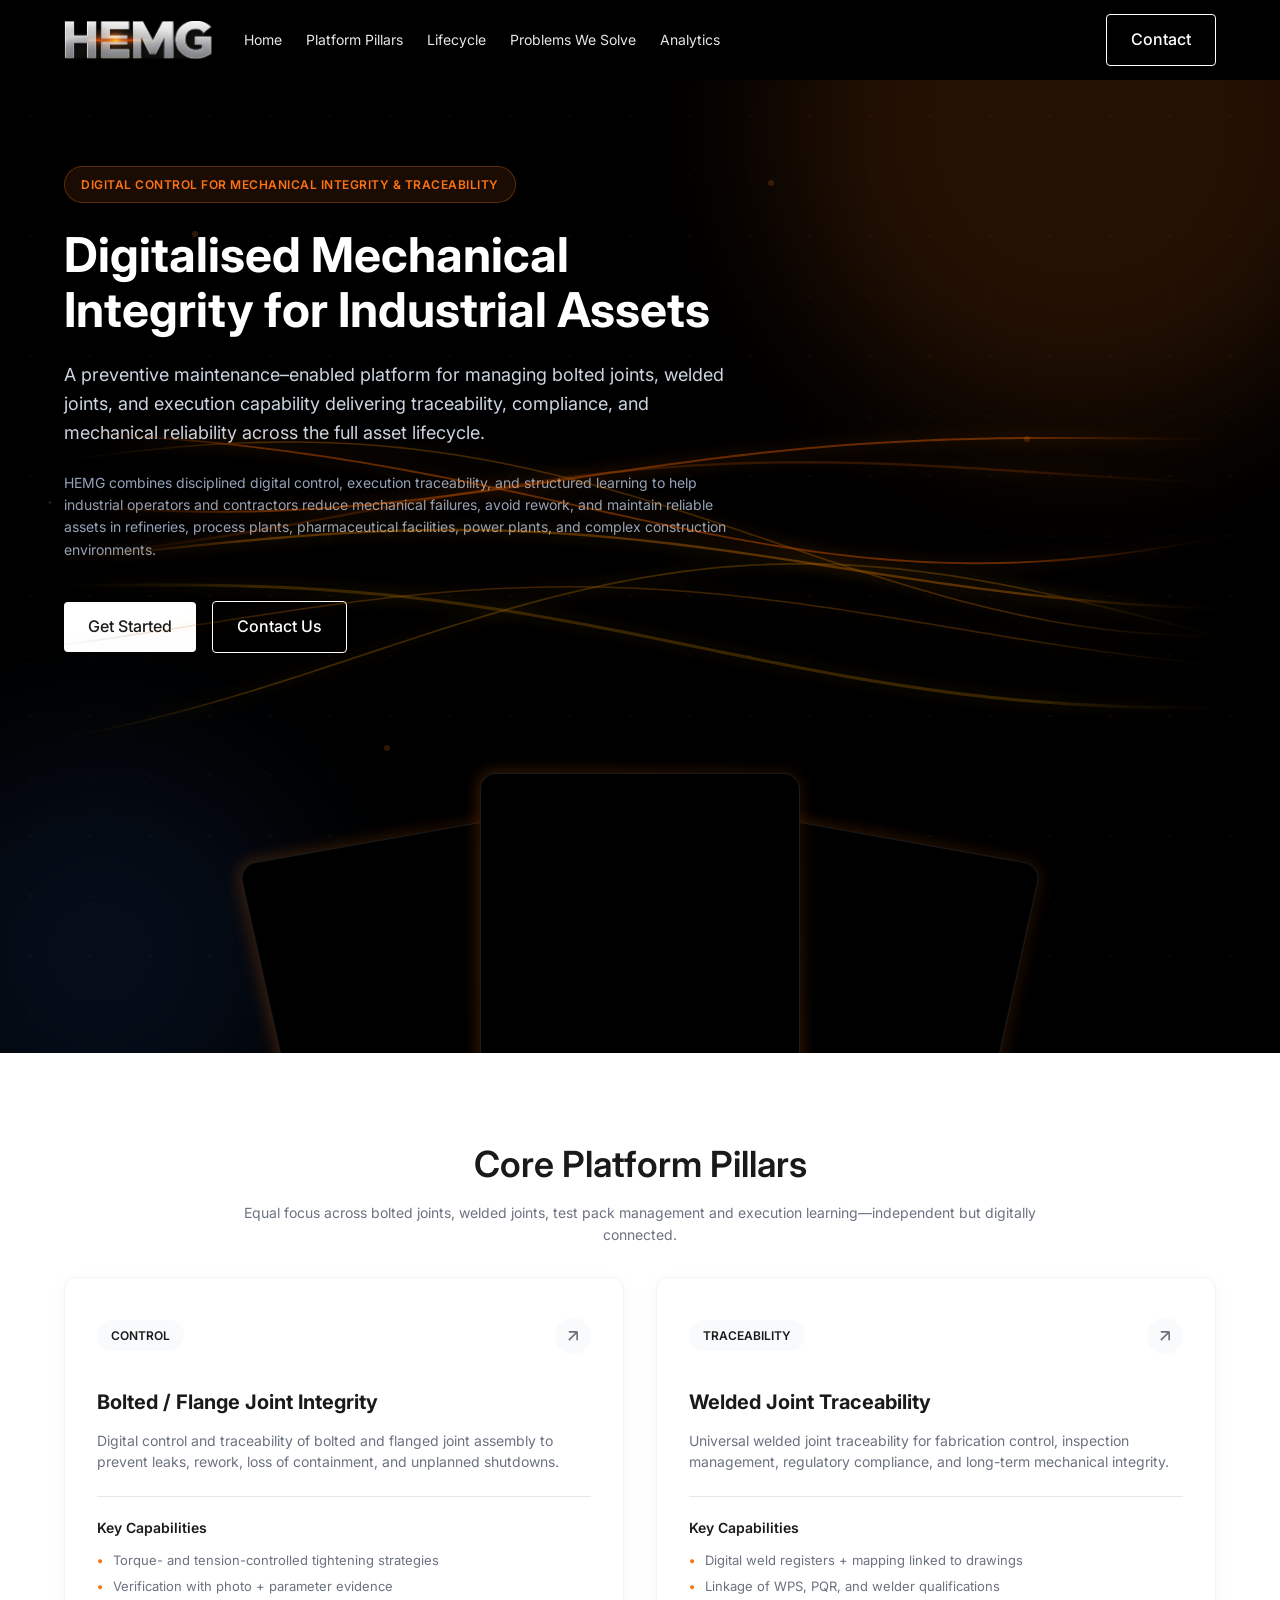
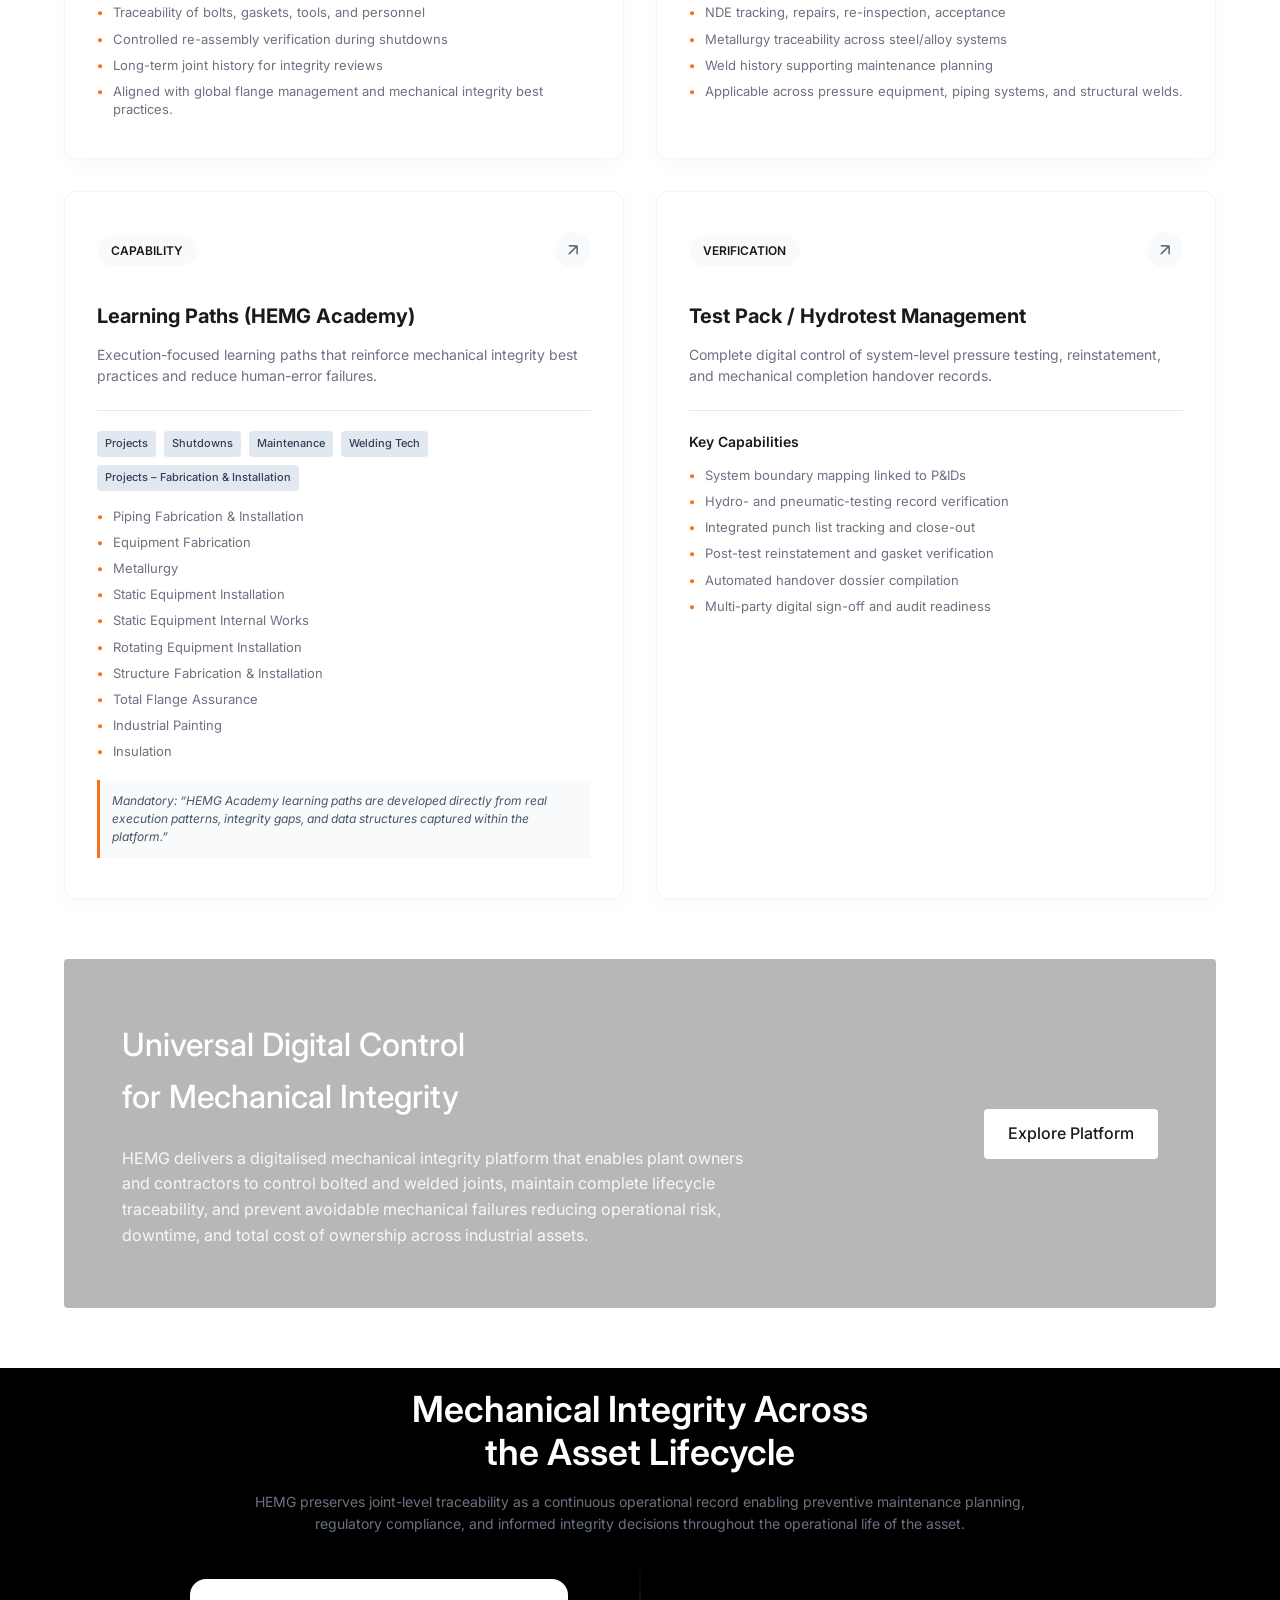
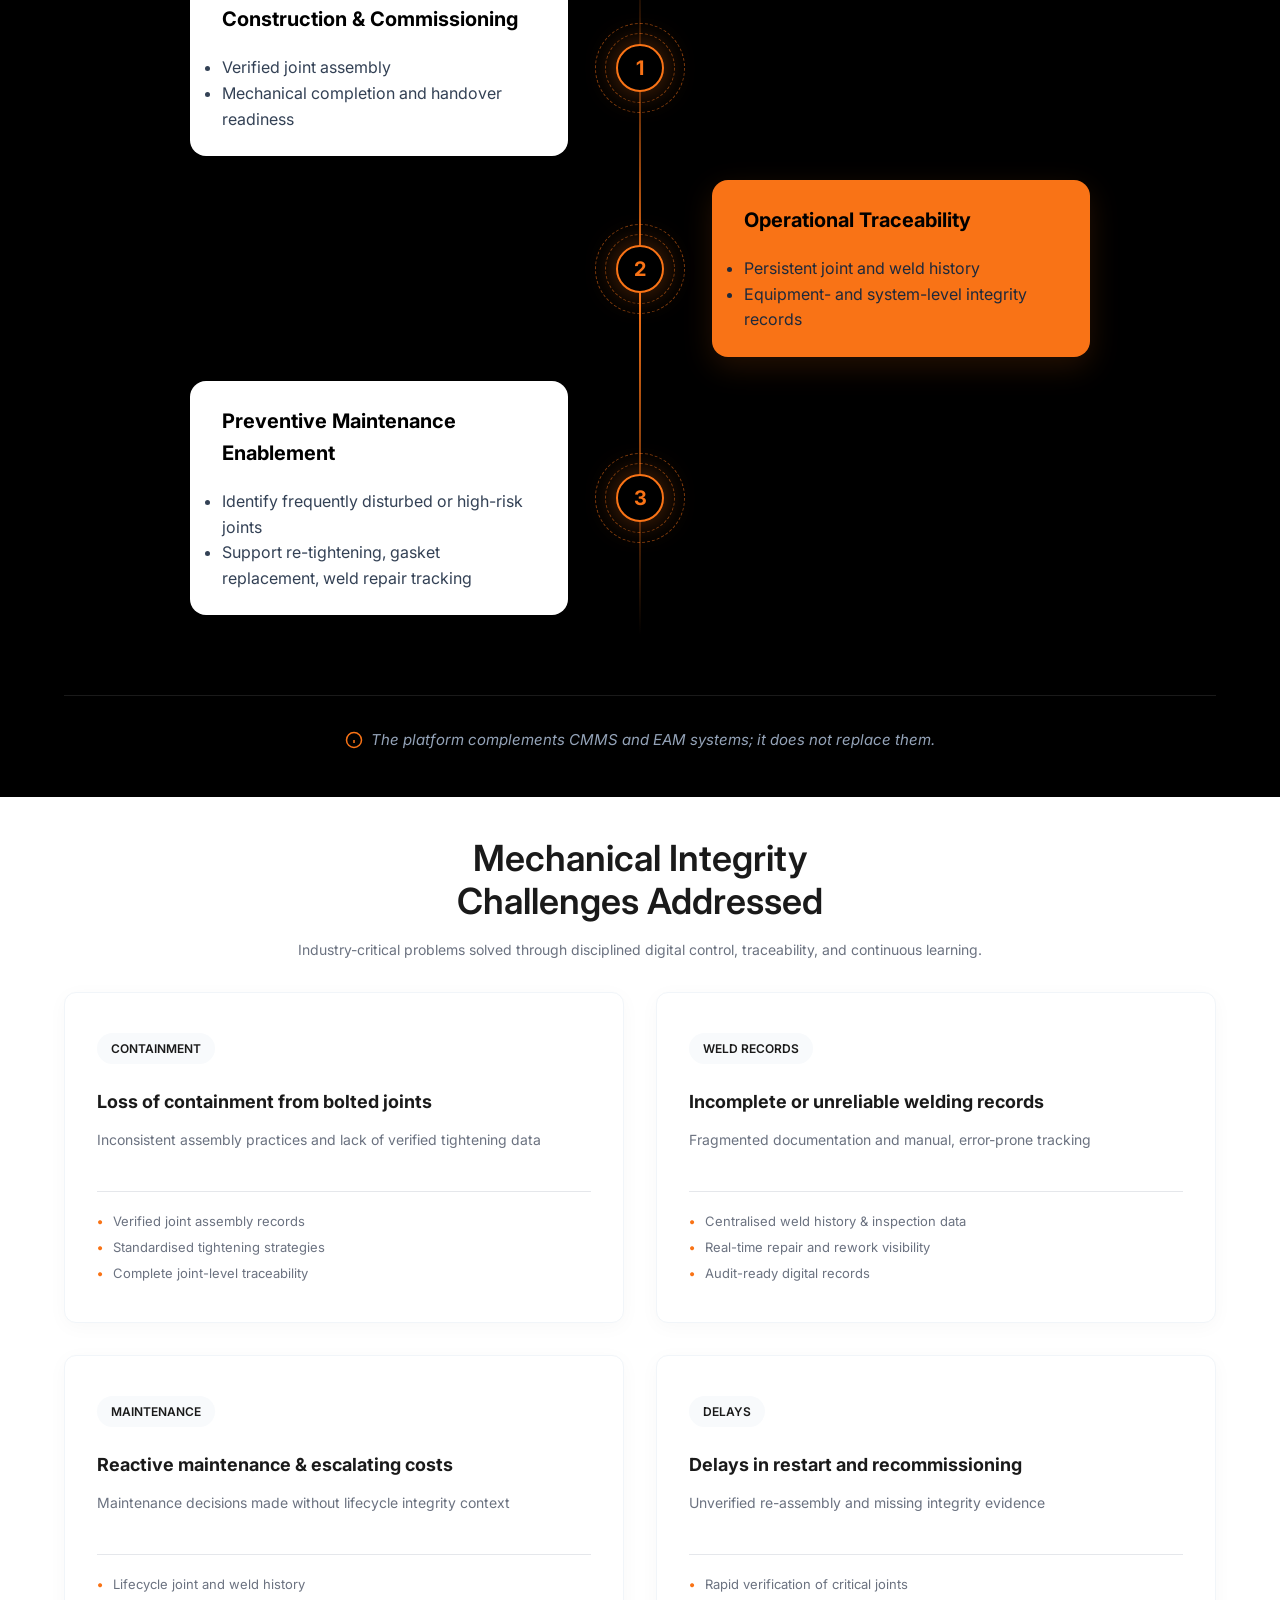
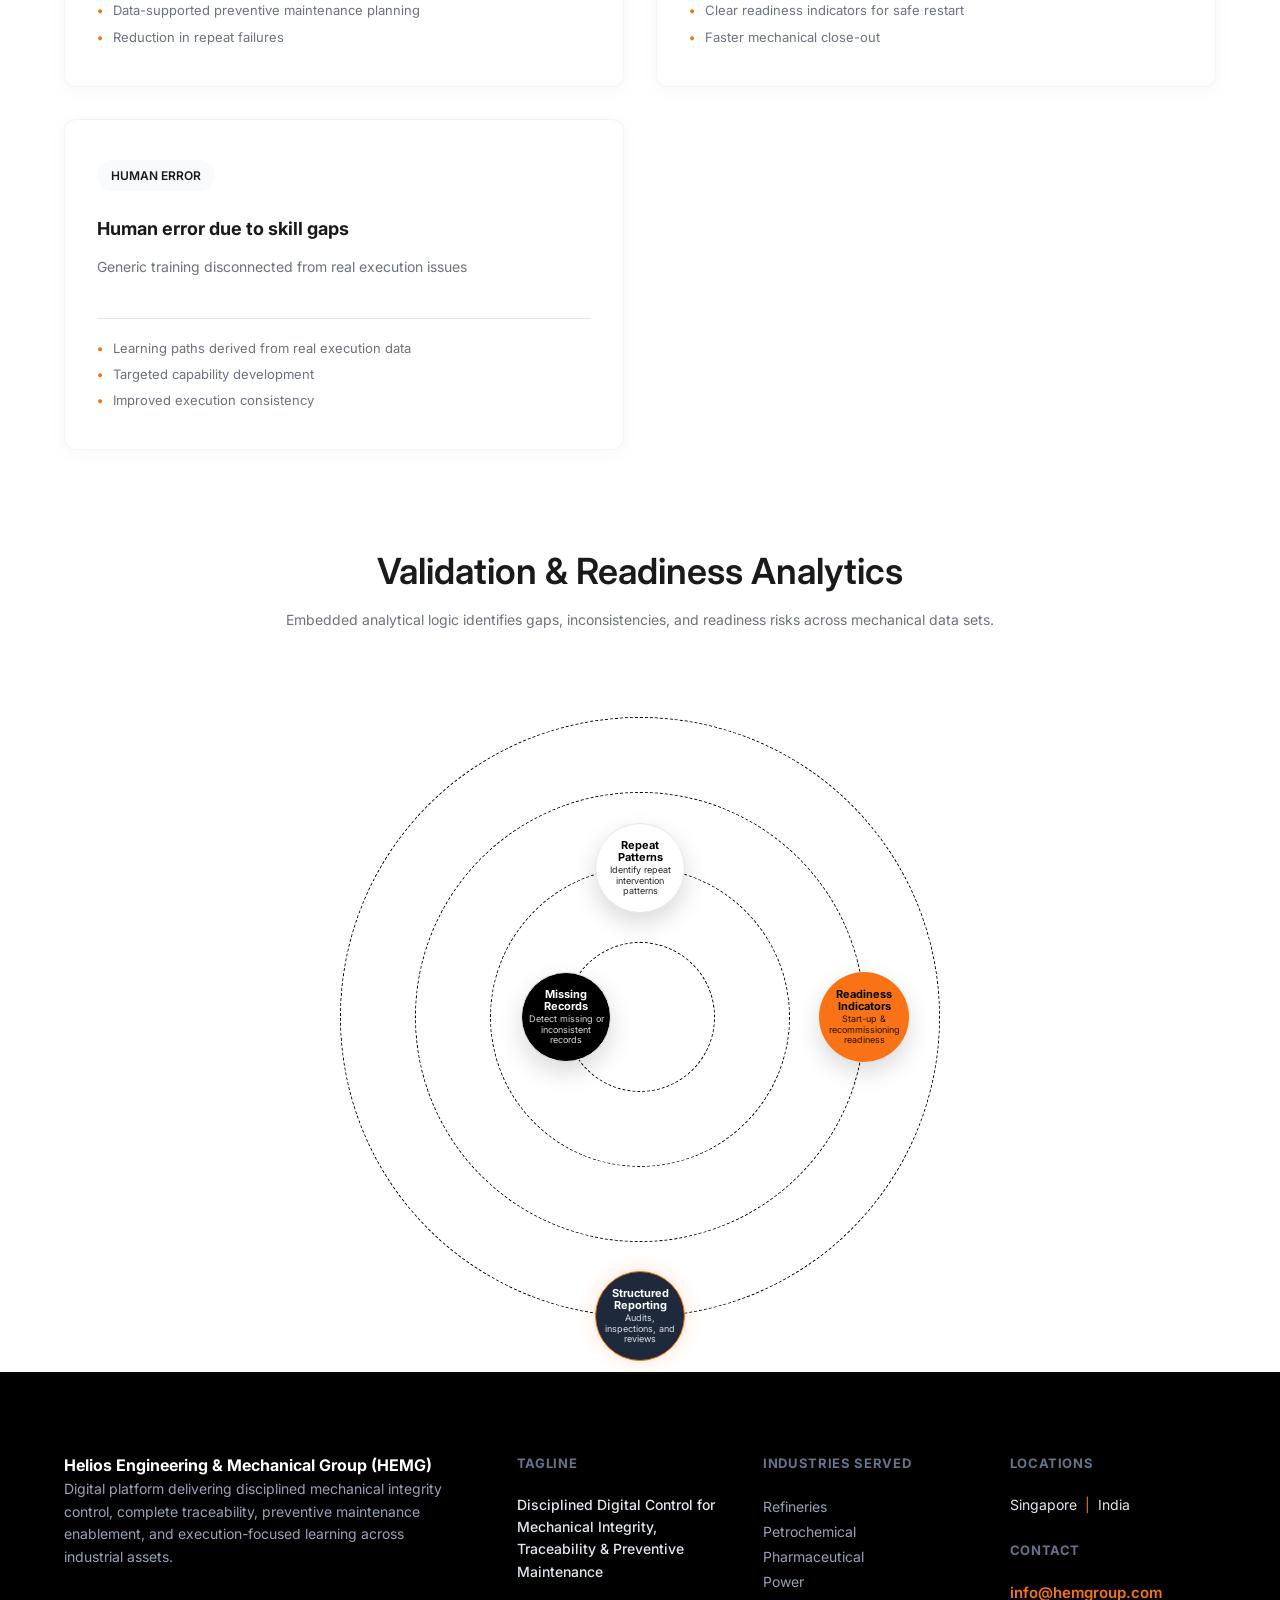
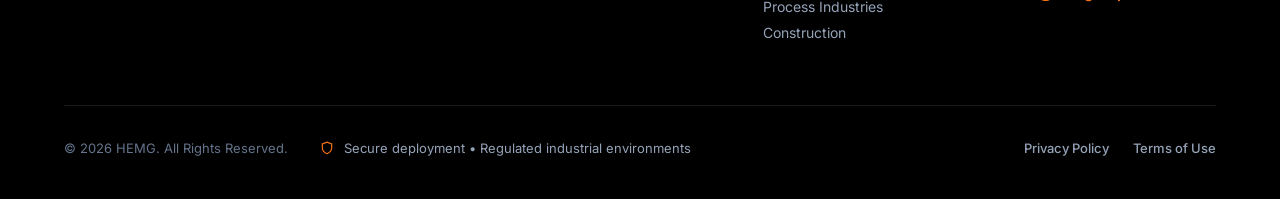
==== index.html @ dfbbb239 "partial project" ====
<!DOCTYPE html>
<html lang="en">

<head>
    <meta charset="UTF-8">
    <meta name="viewport" content="width=device-width, initial-scale=1.0">
    <title>HEM Groups - Bridging Innovation with Production</title>
    <link rel="stylesheet" href="css/styles.css">
    <link rel="preconnect" href="https://fonts.googleapis.com">
    <link rel="preconnect" href="https://fonts.gstatic.com" crossorigin>
    <link href="https://fonts.googleapis.com/css2?family=Inter:wght@300;400;500;600;700&display=swap" rel="stylesheet">
</head>

<body>

    <!-- Header -->
    <header class="header">
        <div class="container header-content">
            <div class="header-left">
                <div class="logo">
                    <a href="index.html">
                        <img src="images/hemg-logo.png" alt="HEM Groups Logo" class="brand-logo">
                    </a>
                </div>
                <nav class="nav-links">
                    <a href="index.html">Home</a>
                    <a href="#pillars">Platform Pillars</a>
                    <a href="#lifecycle">Lifecycle</a>
                    <a href="#problems">Problems We Solve</a>
                    <a href="#analytics">Analytics</a>
                </nav>
            </div>

            <div class="header-right">
                <a href="contact.html" class="btn btn-outline">Contact</a>
                <button class="mobile-menu-toggle" aria-label="Toggle Menu">
                    <span class="bar"></span>
                    <span class="bar"></span>
                    <span class="bar"></span>
                </button>
            </div>
        </div>
    </header>

    <!-- Mobile Menu Overlay -->
    <div class="mobile-menu-overlay">
        <div class="mobile-menu-content">
            <nav class="mobile-nav-links">
                <a href="index.html">Home</a>
                <a href="#pillars">Platform Pillars</a>
                <a href="#lifecycle">Lifecycle</a>
                <a href="#problems">Problems We Solve</a>
                <a href="#analytics">Analytics</a>
                <a href="contact.html">Contact Us</a>
            </nav>
        </div>
    </div>

    <!-- Hero Section -->
    <section class="hero">
        <!-- Background Elements -->
        <div class="hero-bg-elements">
            <div class="blob blob-1"></div>
            <div class="blob blob-2"></div>
            <canvas id="hero-waves-canvas" class="waves-canvas"></canvas>
            <div class="particles" id="hero-particles"></div>
            <div class="dot dot-1"></div>
            <div class="dot dot-2"></div>
            <div class="dot dot-3"></div>
            <div class="dot dot-4"></div>
            <div class="dot dot-5"></div>
        </div>
        <div class="container hero-container">
            <div class="hero-top">
                <div class="hero-text">
                    <div class="hero-badge">Digital Control for Mechanical Integrity & Traceability</div>
                    <h1 class="hero-title">Digitalised Mechanical<br>Integrity for Industrial Assets</h1>
                    <p class="hero-description">A preventive maintenance–enabled platform for managing bolted joints,
                        welded joints, and execution capability delivering traceability, compliance, and mechanical
                        reliability across the full asset lifecycle.</p>
                    <p class="hero-description secondary">HEMG combines disciplined digital control, execution
                        traceability, and structured learning to help industrial operators and contractors reduce
                        mechanical failures, avoid rework, and maintain reliable assets in refineries, process plants,
                        pharmaceutical facilities, power plants, and complex construction environments.</p>
                    <div class="hero-actions">
                        <a href="#" class="btn btn-solid">Get Started</a>
                        <a href="#" class="btn btn-outline">Contact Us</a>
                    </div>
                </div>
            </div>

            <div class="hero-cards reveal">
                <div class="hero-card card-left">
                    <div class="card-glow"></div>
                    <div class="card-content" style="background-image: url('https://images.unsplash.com/photo-1581091226825-a6a2a5aee158?auto=format&fit=crop&q=80&w=600');"></div>
                </div>
                <div class="hero-card card-center">
                    <div class="card-glow"></div>
                    <div class="card-content" style="background-image: url('https://images.unsplash.com/photo-1531834685032-c34bf0d84c77?auto=format&fit=crop&q=80&w=600');"></div>
                </div>
                <div class="hero-card card-right">
                    <div class="card-glow"></div>
                    <div class="card-content" style="background-image: url('https://images.unsplash.com/photo-1504328345606-18bbc8c9d7d1?auto=format&fit=crop&q=80&w=600');"></div>
                </div>
            </div>
        </div>
    </section>

    <!-- Solutions Section -->
    <section id="pillars" class="solutions section">
        <div class="container">
            <div class="section-header center">
                <h2 class="section-title">Core Platform Pillars</h2>
                <p class="section-subtitle">Equal focus across bolted joints, welded joints, test pack management and
                    execution learning—independent but digitally connected.</p>
            </div>

            <div class="grid features-grid">
                <!-- Card 1 -->
                <a href="bolted-joint-integrity.html" class="feature-card" style="display: block;">
                    <div class="card-icon-top">
                        <span class="card-tag">Control</span>
                        <div class="arrow-up-right">
                            <svg width="20" height="20" viewBox="0 0 24 24" fill="none" stroke="currentColor"
                                stroke-width="2">
                                <path d="M7 17L17 7M17 7H7M17 7V17" />
                            </svg>
                        </div>
                    </div>
                    <h3 class="card-title">Bolted / Flange Joint Integrity</h3>
                    <p class="card-desc">Digital control and traceability of bolted and flanged joint assembly to
                        prevent leaks, rework, loss of containment, and unplanned shutdowns.</p>
                    <div class="card-capabilities">
                        <h4>Key Capabilities</h4>
                        <ul>
                            <li>Torque- and tension-controlled tightening strategies</li>
                            <li>Verification with photo + parameter evidence</li>
                            <li>Traceability of bolts, gaskets, tools, and personnel</li>
                            <li>Controlled re-assembly verification during shutdowns</li>
                            <li>Long-term joint history for integrity reviews</li>
                            <li>Aligned with global flange management and mechanical integrity best practices.</li>
                        </ul>
                    </div>
                </a>
                <!-- Card 2 -->
                <a href="welded-joint-traceability.html" class="feature-card" style="display: block;">
                    <div class="card-icon-top">
                        <span class="card-tag">Traceability</span>
                        <div class="arrow-up-right">
                            <svg width="20" height="20" viewBox="0 0 24 24" fill="none" stroke="currentColor"
                                stroke-width="2">
                                <path d="M7 17L17 7M17 7H7M17 7V17" />
                            </svg>
                        </div>
                    </div>
                    <h3 class="card-title">Welded Joint Traceability</h3>
                    <p class="card-desc">Universal welded joint traceability for fabrication control, inspection
                        management, regulatory compliance, and long-term mechanical integrity.</p>
                    <div class="card-capabilities">
                        <h4>Key Capabilities</h4>
                        <ul>
                            <li>Digital weld registers + mapping linked to drawings</li>
                            <li>Linkage of WPS, PQR, and welder qualifications</li>
                            <li>NDE tracking, repairs, re-inspection, acceptance</li>
                            <li>Metallurgy traceability across steel/alloy systems</li>
                            <li>Weld history supporting maintenance planning</li>
                            <li>Applicable across pressure equipment, piping systems, and structural welds.</li>
                        </ul>
                    </div>
                </a>
                <!-- Card 3 -->
                <a href="hemg-academy.html" class="feature-card" style="display: block;">
                    <div class="card-icon-top">
                        <span class="card-tag">Capability</span>
                        <div class="arrow-up-right">
                            <svg width="20" height="20" viewBox="0 0 24 24" fill="none" stroke="currentColor"
                                stroke-width="2">
                                <path d="M7 17L17 7M17 7H7M17 7V17" />
                            </svg>
                        </div>
                    </div>
                    <h3 class="card-title">Learning Paths (HEMG Academy)</h3>
                    <p class="card-desc">Execution-focused learning paths that reinforce mechanical integrity best
                        practices and reduce human-error failures.</p>
                    <div class="card-capabilities">
                        <div class="tags-container">
                            <span class="small-tag">Projects</span>
                            <span class="small-tag">Shutdowns</span>
                            <span class="small-tag">Maintenance</span>
                            <span class="small-tag">Welding Tech</span>
                            <span class="small-tag">Projects – Fabrication &amp; Installation</span>
                        </div>
                        <ul class="tech-list" style="margin-top: 16px;">
                            <li>Piping Fabrication &amp; Installation</li>
                            <li>Equipment Fabrication</li>
                            <li>Metallurgy</li>
                            <li>Static Equipment Installation</li>
                            <li>Static Equipment Internal Works</li>
                            <li>Rotating Equipment Installation</li>
                            <li>Structure Fabrication &amp; Installation</li>
                            <li>Total Flange Assurance</li>
                            <li>Industrial Painting</li>
                            <li>Insulation</li>
                        </ul>
                        <p class="mandatory-text">Mandatory: “HEMG Academy learning paths are developed directly from
                            real execution patterns, integrity gaps, and data structures captured within the platform.”
                        </p>
                    </div>
                </a>
                <!-- Card 4 -->
                <a href="test-pack-management.html" class="feature-card" style="display: block;">
                    <div class="card-icon-top">
                        <span class="card-tag">Verification</span>
                        <div class="arrow-up-right">
                            <svg width="20" height="20" viewBox="0 0 24 24" fill="none" stroke="currentColor"
                                stroke-width="2">
                                <path d="M7 17L17 7M17 7H7M17 7V17" />
                            </svg>
                        </div>
                    </div>
                    <h3 class="card-title">Test Pack / Hydrotest Management</h3>
                    <p class="card-desc">Complete digital control of system-level pressure testing, reinstatement, and mechanical completion handover records.</p>
                    <div class="card-capabilities">
                        <h4>Key Capabilities</h4>
                        <ul>
                            <li>System boundary mapping linked to P&IDs</li>
                            <li>Hydro- and pneumatic-testing record verification</li>
                            <li>Integrated punch list tracking and close-out</li>
                            <li>Post-test reinstatement and gasket verification</li>
                            <li>Automated handover dossier compilation</li>
                            <li>Multi-party digital sign-off and audit readiness</li>
                        </ul>
                    </div>
                </a>
            </div>

            <div class="banner-box">
                <div class="banner-bg"></div>
                <div class="banner-content">
                    <div class="banner-text-content" style="flex: 1; max-width: 650px;">
                        <h2 class="banner-title" style="margin-bottom: 24px;">Universal Digital Control<br>for
                            Mechanical Integrity</h2>
                        <p
                            style="color: var(--text-white); font-size: 16px; opacity: 0.9; margin: 0; line-height: 1.6;">
                            HEMG delivers a digitalised mechanical integrity platform that enables plant owners and
                            contractors to control bolted and welded joints, maintain complete lifecycle traceability,
                            and prevent avoidable mechanical failures reducing operational risk, downtime, and total
                            cost of ownership across industrial assets.</p>
                    </div>
                    <div style="display: flex; align-items: center;">
                        <a href="#" class="btn btn-solid btn-bg-white" style="white-space: nowrap;">Explore Platform</a>
                    </div>
                </div>
            </div>
        </div>
    </section>

    <!-- Lifecycle Section -->
    <section id="lifecycle" class="lifecycle section"
        style="background-color: var(--primary-dark); color: var(--text-white); overflow: hidden;">
        <div class="container">
            <div class="section-header center">
                <h2 class="section-title">Mechanical Integrity Across<br>the Asset
                    Lifecycle</h2>
                <p class="section-subtitle">HEMG
                    preserves joint-level traceability as a continuous operational record enabling preventive
                    maintenance planning, regulatory compliance, and informed integrity decisions throughout the
                    operational life of the asset.</p>
            </div>

            <div class="lifecycle-flow">
                <div class="flow-line"></div>

                <!-- Stage 1 -->
                <div class="flow-item left">
                    <div class="flow-node">
                        <div class="node-inner l1"></div>
                        <div class="node-inner l2"></div>
                        <span>1</span>
                    </div>
                    <div class="flow-card fc-light">
                        <h3 class="c-title">Construction &amp; Commissioning</h3>
                        <ul class="c-list">
                            <li>Verified joint assembly</li>
                            <li>Mechanical completion and handover readiness</li>
                        </ul>
                    </div>
                </div>

                <!-- Stage 2 -->
                <div class="flow-item right">
                    <div class="flow-node">
                        <div class="node-inner l1"></div>
                        <div class="node-inner l2"></div>
                        <span>2</span>
                    </div>
                    <div class="flow-card fc-green">
                        <h3 class="c-title">Operational Traceability</h3>
                        <ul class="c-list">
                            <li>Persistent joint and weld history</li>
                            <li>Equipment- and system-level integrity records</li>
                        </ul>
                    </div>
                </div>

                <!-- Stage 3 -->
                <div class="flow-item left">
                    <div class="flow-node">
                        <div class="node-inner l1"></div>
                        <div class="node-inner l2"></div>
                        <span>3</span>
                    </div>
                    <div class="flow-card fc-light">
                        <h3 class="c-title">Preventive Maintenance Enablement</h3>
                        <ul class="c-list">
                            <li>Identify frequently disturbed or high-risk joints</li>
                            <li>Support re-tightening, gasket replacement, weld repair tracking</li>
                        </ul>
                    </div>
                </div>
            </div>

            <div
                style="text-align: center; margin-top: 60px; border-top: 1px solid rgba(255, 255, 255, 0.1); padding-top: 32px;">
                    <p class="complement-text">
                    <svg width="18" height="18" viewBox="0 0 24 24" fill="none" stroke="var(--accent-orange)"
                        stroke-width="2">
                        <circle cx="12" cy="12" r="10" />
                        <line x1="12" y1="16" x2="12" y2="12" />
                        <line x1="12" y1="8" x2="12.01" y2="8" />
                    </svg>
                    The platform complements CMMS and EAM systems; it does not replace them.
                </p>
            </div>
        </div>
    </section>

    <!-- Blog Section -->
    <section id="problems" class="blog section">
        <div class="container">
            <div class="section-header center">
                <h2 class="section-title">Mechanical Integrity<br>Challenges Addressed</h2>
                <p class="section-subtitle">Industry-critical problems solved through disciplined digital control,
                    traceability, and continuous learning.</p>
            </div>

            <div class="grid features-grid">
                <!-- Card 1 -->
                <div class="feature-card">
                    <div class="card-icon-top" style="margin-bottom: 24px;">
                        <span class="card-tag">Containment</span>
                    </div>
                    <h3 class="card-title" style="font-size: 18px;">Loss of containment from bolted joints</h3>
                    <p class="card-desc" style="min-height: 42px;">Inconsistent assembly practices and lack of verified
                        tightening data</p>
                    <div class="card-capabilities" style="margin-top: 20px;">
                        <ul>
                            <li>Verified joint assembly records</li>
                            <li>Standardised tightening strategies</li>
                            <li>Complete joint-level traceability</li>
                        </ul>
                    </div>
                </div>
                <!-- Card 2 -->
                <div class="feature-card">
                    <div class="card-icon-top" style="margin-bottom: 24px;">
                        <span class="card-tag">Weld Records</span>
                    </div>
                    <h3 class="card-title" style="font-size: 18px;">Incomplete or unreliable welding records</h3>
                    <p class="card-desc" style="min-height: 42px;">Fragmented documentation and manual, error-prone
                        tracking</p>
                    <div class="card-capabilities" style="margin-top: 20px;">
                        <ul>
                            <li>Centralised weld history &amp; inspection data</li>
                            <li>Real-time repair and rework visibility</li>
                            <li>Audit-ready digital records</li>
                        </ul>
                    </div>
                </div>
                <!-- Card 3 -->
                <div class="feature-card">
                    <div class="card-icon-top" style="margin-bottom: 24px;">
                        <span class="card-tag">Maintenance</span>
                    </div>
                    <h3 class="card-title" style="font-size: 18px;">Reactive maintenance &amp; escalating costs</h3>
                    <p class="card-desc" style="min-height: 42px;">Maintenance decisions made without lifecycle
                        integrity context</p>
                    <div class="card-capabilities" style="margin-top: 20px;">
                        <ul>
                            <li>Lifecycle joint and weld history</li>
                            <li>Data-supported preventive maintenance planning</li>
                            <li>Reduction in repeat failures</li>
                        </ul>
                    </div>
                </div>
                <!-- Card 4 -->
                <div class="feature-card">
                    <div class="card-icon-top" style="margin-bottom: 24px;">
                        <span class="card-tag">Delays</span>
                    </div>
                    <h3 class="card-title" style="font-size: 18px;">Delays in restart and recommissioning</h3>
                    <p class="card-desc" style="min-height: 42px;">Unverified re-assembly and missing integrity evidence
                    </p>
                    <div class="card-capabilities" style="margin-top: 20px;">
                        <ul>
                            <li>Rapid verification of critical joints</li>
                            <li>Clear readiness indicators for safe restart</li>
                            <li>Faster mechanical close-out</li>
                        </ul>
                    </div>
                </div>
                <!-- Card 5 -->
                <div class="feature-card">
                    <div class="card-icon-top" style="margin-bottom: 24px;">
                        <span class="card-tag">Human Error</span>
                    </div>
                    <h3 class="card-title" style="font-size: 18px;">Human error due to skill gaps</h3>
                    <p class="card-desc" style="min-height: 42px;">Generic training disconnected from real execution
                        issues</p>
                    <div class="card-capabilities" style="margin-top: 20px;">
                        <ul>
                            <li>Learning paths derived from real execution data</li>
                            <li>Targeted capability development</li>
                            <li>Improved execution consistency</li>
                        </ul>
                    </div>
                </div>
            </div>
        </div>
    </section>

    <!-- Analytics Section -->
    <section id="analytics" class="trusted section">
        <div class="container">
            <div class="section-header center">
                <h2 class="section-title">Validation &amp; Readiness Analytics</h2>
                <p class="section-subtitle">Embedded analytical logic identifies gaps, inconsistencies, and readiness
                    risks across mechanical data sets.</p>
            </div>

            <div class="radar-chart">
                <!-- Orbit 1 -->
                <div class="circle-line l1">
                    <div class="orbiter o-l1">
                        <h4 class="o-title">Missing Records</h4>
                        <p class="o-desc">Detect missing or inconsistent records</p>
                    </div>
                </div>

                <!-- Orbit 2 -->
                <div class="circle-line l2">
                    <div class="orbiter o-l2">
                        <h4 class="o-title">Repeat Patterns</h4>
                        <p class="o-desc">Identify repeat intervention patterns</p>
                    </div>
                </div>

                <!-- Orbit 3 -->
                <div class="circle-line l3">
                    <div class="orbiter o-l3">
                        <h4 class="o-title">Readiness Indicators</h4>
                        <p class="o-desc">Start-up &amp; recommissioning readiness</p>
                    </div>
                </div>

                <!-- Orbit 4 -->
                <div class="circle-line l4">
                    <div class="orbiter o-l4">
                        <h4 class="o-title">Structured Reporting</h4>
                        <p class="o-desc">Audits, inspections, and reviews</p>
                    </div>
                </div>
            </div>
        </div>
    </section>

    <!-- Footer -->
    <footer class="footer"
        style="background-color: var(--primary-dark); padding-top: 80px; padding-bottom: 40px; border-top: 1px solid rgba(255,255,255,0.05); margin-top: auto;">
        <div class="container">
            <div class="footer-grid">
                <!-- Col 1 -->
                <div class="footer-col">
                    <h4>
                        Helios Engineering &amp; Mechanical Group (HEMG)</h4>
                    <p class="footer-about">
                        Digital platform delivering disciplined mechanical integrity control, complete traceability,
                        preventive maintenance enablement, and execution-focused learning across industrial assets.
                    </p>
                </div>
                <!-- Col 2 -->
                <div class="footer-col">
                    <h4 class="footer-label">
                        Tagline</h4>
                    <p class="footer-tagline">
                        Disciplined Digital Control for Mechanical Integrity, Traceability &amp; Preventive Maintenance
                    </p>
                </div>
                <!-- Col 3 -->
                <div class="footer-col">
                    <h4 class="footer-label">
                        Industries Served</h4>
                    <ul class="footer-list">
                        <li>Refineries</li>
                        <li>Petrochemical</li>
                        <li>Pharmaceutical</li>
                        <li>Power</li>
                        <li>Process Industries</li>
                        <li>Construction</li>
                    </ul>
                </div>
                <!-- Col 4 -->
                <div class="footer-col">
                    <h4 class="footer-label">
                        Locations</h4>
                    <p class="footer-locations">
                        Singapore <span class="divider">|</span> India
                    </p>
                    <h4 class="footer-label">
                        Contact</h4>
                    <a href="mailto:info@hemgroup.com" class="footer-email">info@hemgroup.com</a>
                </div>
            </div>

            <div class="footer-bottom">
                <div class="footer-bottom-left">
                    <p>&copy; 2026 HEMG. All Rights Reserved.</p>
                    <span class="secure-tag">
                        <svg width="14" height="14" viewBox="0 0 24 24" fill="none" stroke="var(--accent-orange)"
                            stroke-width="2">
                            <path d="M12 22s8-4 8-10V5l-8-3-8 3v7c0 6 8 10 8 10z"></path>
                        </svg>
                        Secure deployment &bull; Regulated industrial environments
                    </span>
                </div>
                <div class="footer-legal">
                    <a href="#">Privacy Policy</a>
                    <a href="#">Terms of Use</a>
                </div>
            </div>
        </div>
    </footer>

    <script src="js/script.js"></script>
</body>

</html>
---- css/styles.css ----
:root {
    --primary-dark: #000000;
    --primary-light: #ffffff;
    --accent-orange: #f97316;
    --text-dark: #1a1a1a;
    --text-white: #ffffff;
    --text-gray: #6b7280;
    --border-gray: #e5e7eb;
    --section-bg-gray: #f8fafc;
    --banner-gray: #b7b7b7;
}

html {
    scroll-behavior: smooth;
}

* {
    margin: 0;
    padding: 0;
    box-sizing: border-box;
}


body {
    font-family: 'Inter', sans-serif;
    color: var(--text-dark);
    line-height: 1.6;
    background-color: var(--primary-light);
    opacity: 0;
    transition: opacity 0.8s ease;
}

body.loaded {
    opacity: 1;
}

/* Scroll Reveal Animations */
.reveal {
    opacity: 0;
    transform: translateY(30px);
    transition: all 0.8s cubic-bezier(0.25, 0.46, 0.45, 0.94);
}

.reveal.visible {
    opacity: 1;
    transform: translateY(0);
}

.reveal-delay-1 {
    transition-delay: 0.1s;
}

.reveal-delay-2 {
    transition-delay: 0.2s;
}

.reveal-delay-3 {
    transition-delay: 0.3s;
}


.container {
    max-width: 1280px;
    margin: 0 auto;
    padding: 0 5%;
    width: 100%;
}

img {
    max-width: 100%;
    height: auto;
}

a {
    text-decoration: none;
    color: inherit;
}

.btn {
    display: inline-block;
    padding: 12px 24px;
    border-radius: 4px;
    font-weight: 500;
    cursor: pointer;
    transition: all 0.3s ease;
}

.btn-solid {
    background-color: var(--text-white);
    color: var(--text-dark);
}

.btn-solid:hover {
    background-color: var(--accent-orange);
}

.btn-outline {
    border: 1px solid var(--text-white);
    color: var(--text-white);
}

.btn-outline:hover {
    background-color: var(--text-white);
    color: var(--text-dark);
}

.btn-outline-dark {
    border: 1px solid var(--text-dark);
    color: var(--text-dark);
}

.bg-white {
    background-color: #fff;
    color: var(--text-dark);
}

/* Header */
.header {
    background-color: var(--primary-dark);
    height: 80px;
    display: flex;
    align-items: center;
    color: var(--text-white);
    position: fixed;
    top: 0;
    left: 0;
    width: 100%;
    z-index: 1000;
}

.header-content {
    display: flex;
    justify-content: space-between;
    align-items: center;
    width: 100%;
}

.header-left {
    display: flex;
    align-items: center;
    gap: 32px;
}

.header-right {
    display: flex;
    align-items: center;
    gap: 16px;
}

.mobile-menu-toggle {
    display: none;
    flex-direction: column;
    gap: 6px;
    background: none;
    border: none;
    cursor: pointer;
    padding: 8px;
    z-index: 1001;
}

.mobile-menu-toggle .bar {
    width: 25px;
    height: 2px;
    background-color: var(--text-white);
    transition: 0.3s;
}

.mobile-menu-toggle.active .bar:nth-child(1) {
    transform: translateY(8px) rotate(45deg);
}

.mobile-menu-toggle.active .bar:nth-child(2) {
    opacity: 0;
}

.mobile-menu-toggle.active .bar:nth-child(3) {
    transform: translateY(-8px) rotate(-45deg);
}

body.menu-open {
    overflow: hidden;
}

.nav-links {
    display: flex;
    gap: 24px;
    font-size: 14px;
}

.nav-links a {
    color: #e5e7eb;
    transition: color 0.3s;
}

.nav-links a:hover {
    color: var(--text-white);
}

.logo {
    display: flex;
    align-items: center;
}

.logo a {
    display: flex;
    align-items: center;
    height: 100%;
}

.brand-logo {
    max-height: 38px;
    height: 38px;
    width: auto;
    display: block;
    transition: transform 0.3s cubic-bezier(0.4, 0, 0.2, 1), filter 0.3s ease;
    backface-visibility: hidden;
    transform: translateZ(0); /* Hardware acceleration for stability */
    cursor: pointer;
}

/* Subtle logo hover effect */
.logo:hover .brand-logo {
    filter: brightness(1.1);
    transform: translateZ(0);
}

/* Hero Section */
.hero {
    background-color: var(--primary-dark);
    color: var(--text-white);
    padding: 140px 0 0;
    /* Changed padding to allow negative margin overhang */
    position: relative;
}

.hero-top {
    display: flex;
    justify-content: space-between;
    align-items: flex-start;
    margin-bottom: 60px;
    gap: 40px;
}

.hero-text {
    max-width: 680px;
    flex: 1;
}

.hero-badge {
    display: inline-block;
    padding: 8px 16px;
    background-color: rgba(249, 115, 22, 0.1);
    color: var(--accent-orange);
    border: 1px solid rgba(249, 115, 22, 0.3);
    border-radius: 9999px;
    font-size: 12px;
    font-weight: 600;
    margin-bottom: 24px;
    letter-spacing: 0.5px;
    text-transform: uppercase;
}

.hero-title {
    font-size: 48px;
    line-height: 1.15;
    font-weight: 700;
    margin-bottom: 24px;
    color: var(--text-white);
}

.hero-image {
    flex: 1;
    display: flex;
    justify-content: flex-end;
}

.hero-img-box {
    width: 100%;
    max-width: 500px;
    height: 420px;
    background-size: cover;
    background-position: center;
    border-radius: 16px;
    box-shadow: 0 20px 40px rgba(0, 0, 0, 0.3);
}

.hero-description {
    font-size: 18px;
    color: #cbd5e1;
    line-height: 1.6;
    margin-bottom: 24px;
    max-width: 680px;
}

.hero-description.secondary {
    color: #94a3b8;
    /* darker shade for hierarchy */
    margin-bottom: 40px;
    font-size: 14px;
}

.hero-actions {
    display: flex;
    gap: 16px;
    align-items: center;
}

.hero-trust {
    text-align: right;
    display: flex;
    flex-direction: column;
    align-items: flex-end;
}

.lifecycle .section-title {
    color: var(--text-white);
}

.lifecycle .section-subtitle {
    color: #94a3b8;
}

.complement-text {
    color: #94a3b8;
    font-size: 15px;
    font-style: italic;
    display: inline-flex;
    align-items: center;
    gap: 8px;
    justify-content: center;
}

.trust-metrics {
    display: flex;
    align-items: center;
    gap: 16px;
}

.avatars {
    display: flex;
}

.avatar {
    width: 36px;
    height: 36px;
    border-radius: 50%;
    border: 2px solid var(--primary-dark);
    background-color: #d1d5db;
    margin-left: -12px;
    background-size: cover;
    background-position: center;
}

.avatar.av1 {
    background-image: url('https://images.unsplash.com/photo-1507003211169-0a1dd7228f2d?auto=format&fit=crop&q=80&w=100');
}

.avatar.av2 {
    background-image: url('https://images.unsplash.com/photo-1494790108377-be9c29b29330?auto=format&fit=crop&q=80&w=100');
}

.avatar.av3 {
    background-image: url('https://images.unsplash.com/photo-1500648767791-00dcc994a43e?auto=format&fit=crop&q=80&w=100');
}

.avatars .avatar:first-child {
    margin-left: 0;
}

.rating {
    display: flex;
    align-items: center;
    color: var(--accent-orange);
    font-weight: 600;
    font-size: 20px;
}

.hero {
    position: relative;
    overflow: hidden;
}

.hero-bg-elements {
    position: absolute;
    top: 0;
    left: 0;
    width: 100%;
    height: 100%;
    pointer-events: none;
    z-index: 0;
}

.blob {
    position: absolute;
    border-radius: 50%;
    filter: blur(80px);
    opacity: 0.15;
    background: var(--accent-orange);
}

.blob-1 {
    width: 600px;
    height: 600px;
    top: -200px;
    right: -100px;
}

.blob-2 {
    width: 400px;
    height: 400px;
    bottom: -100px;
    left: -100px;
    opacity: 0.1;
    background: #3b82f6; /* Blue blob for contrast */
}

.waves-canvas {
    position: absolute;
    top: 0;
    left: 0;
    width: 100%;
    height: 100%;
    z-index: 1;
    pointer-events: none;
    mask-image: linear-gradient(to right, transparent, black 10%, black 90%, transparent);
    opacity: 0.6;
}

.particles {
    position: absolute;
    top: 0;
    left: 0;
    width: 100%;
    height: 100%;
    background-image: radial-gradient(var(--accent-orange) 1px, transparent 1px);
    background-size: 60px 60px;
    opacity: 0.08;
    animation: particleFloat 30s linear infinite;
}

@keyframes particleFloat {
    0% { transform: translateY(0) rotate(0deg); background-position: 0 0; }
    100% { transform: translateY(-60px) rotate(5deg); background-position: 60px 60px; }
}

.dot {
    position: absolute;
    width: 6px;
    height: 6px;
    background: var(--accent-orange);
    border-radius: 50%;
    opacity: 0.2;
    z-index: 1;
}

.dot-1 { top: 20%; left: 15%; animation: floatUp 8s infinite alternate; }
.dot-2 { top: 40%; left: 80%; animation: floatUp 12s infinite alternate-reverse; }
.dot-3 { top: 70%; left: 30%; animation: floatUp 10s infinite alternate; }
.dot-4 { top: 15%; left: 60%; animation: floatUp 15s infinite alternate-reverse; }
.dot-5 { top: 85%; left: 75%; animation: floatUp 9s infinite alternate; }

@keyframes floatUp {
    0% { transform: translateY(0) translateX(0); opacity: 0.1; }
    50% { opacity: 0.3; }
    100% { transform: translateY(-40px) translateX(20px); opacity: 0.1; }
}

/* Updated Hero Cards Area */
.hero-cards {
    display: flex;
    justify-content: center;
    align-items: flex-end;
    position: relative;
    margin-top: 80px;
    margin-bottom: -180px;
    width: 100%;
    z-index: 2;
    perspective: 1200px;
    height: 500px;
}

.hero-card {
    position: absolute;
    width: 320px;
    height: 460px;
    border-radius: 20px;
    transition: all 0.6s cubic-bezier(0.175, 0.885, 0.32, 1.275);
    cursor: pointer;
    opacity: 0;
}

.card-content {
    width: 100%;
    height: 100%;
    background-size: cover;
    background-position: center;
    border-radius: 16px;
    border: 1px solid rgba(255, 255, 255, 0.1);
    box-shadow: 0 20px 50px rgba(0, 0, 0, 0.3);
    overflow: hidden;
    background-color: var(--primary-dark);
    transition: transform 0.4s cubic-bezier(0.175, 0.885, 0.32, 1.275);
}

.card-glow {
    position: absolute;
    top: -2px;
    left: -2px;
    right: -2px;
    bottom: -2px;
    background: linear-gradient(45deg, transparent, var(--accent-orange), transparent);
    background-size: 200% 200%;
    border-radius: 18px;
    z-index: -1;
    opacity: 0.3;
    filter: blur(8px);
    transition: opacity 0.5s;
}

/* Positioning & Initial State */
.card-left {
    transform: translateX(-200px) rotateY(15deg) rotateZ(-12deg) translateY(60px);
    z-index: 1;
}

.hero-cards.visible .card-left {
    animation: entranceLeft 1.2s cubic-bezier(0.22, 1, 0.36, 1) forwards 0.2s, floatSlow 6s ease-in-out infinite alternate 1.4s;
}

.card-center {
    transform: translateY(0) translateZ(80px);
    z-index: 3;
}

.hero-cards.visible .card-center {
    animation: entranceCenter 1s cubic-bezier(0.22, 1, 0.36, 1) forwards 0.1s, floatSlow 5s ease-in-out infinite alternate 1.1s;
}

.card-right {
    transform: translateX(200px) rotateY(-15deg) rotateZ(12deg) translateY(60px);
    z-index: 2;
}

.hero-cards.visible .card-right {
    animation: entranceRight 1.2s cubic-bezier(0.22, 1, 0.36, 1) forwards 0.3s, floatSlow 7s ease-in-out infinite alternate 1.5s;
}

/* Animations - Entrance */
@keyframes entranceCenter {
    from { opacity: 0; transform: translateY(200px) scale(0.8); }
    to { opacity: 1; transform: translateY(0) scale(1); }
}

@keyframes entranceLeft {
    from { opacity: 0; transform: translateX(-400px) translateY(150px) rotateZ(-30deg); }
    to { opacity: 1; transform: translateX(-200px) rotateY(15deg) rotateZ(-12deg) translateY(60px); }
}

@keyframes entranceRight {
    from { opacity: 0; transform: translateX(400px) translateY(150px) rotateZ(30deg); }
    to { opacity: 1; transform: translateX(200px) rotateY(-15deg) rotateZ(12deg) translateY(60px); }
}

@keyframes floatSlow {
    0% { margin-top: 0; }
    100% { margin-top: -15px; }
}

/* Hover Effects */
.hero-card:hover {
    z-index: 10;
}

.hero-card:hover .card-content {
    transform: scale(1.08) translateY(-10px);
}

.hero-card:hover .card-glow {
    opacity: 0.8;
    filter: blur(12px);
    animation: glowMove 3s linear infinite;
}

@keyframes glowMove {
    0% { background-position: 0% 50%; }
    100% { background-position: 200% 50%; }
}

/* Responsive Overlapping */
@media (max-width: 768px) {
    .hero-cards {
        height: 380px;
        margin-bottom: -120px;
    }
    .hero-card {
        width: 220px;
        height: 320px;
    }
    .card-left { transform: translateX(-100px) rotateZ(-8deg) translateY(30px); }
    .card-right { transform: translateX(100px) rotateZ(8deg) translateY(30px); }
    
    @keyframes entranceLeft {
        from { opacity: 0; transform: translateX(-150px) translateY(120px); }
        to { opacity: 1; transform: translateX(-100px) rotateZ(-8deg) translateY(30px); }
    }
    @keyframes entranceRight {
        from { opacity: 0; transform: translateX(150px) translateY(120px); }
        to { opacity: 1; transform: translateX(100px) rotateZ(8deg) translateY(30px); }
    }
}


/* General Section */
.section {
    padding: 60px 0;
}

#problems,
#analytics {
    padding-top: 40px;
    padding-bottom: 0;
}



.section-header {
    margin-bottom: 30px;
    margin-top: 10px;
    /* Space for overlapping hero images */
}

#problems .section-header,
#analytics .section-header {
    margin-top: 0;
}

.section-header.center {
    text-align: center;
}

.section-title {
    font-size: 36px;
    font-weight: 600;
    margin-bottom: 16px;
    line-height: 1.2;
}

.section-subtitle {
    font-size: 14px;
    color: var(--text-gray);
    max-width: 800px;
    margin: 0 auto;
}

.section-subtitle.subtitle-left {
    text-align: left;
    margin-left: 0;
}

/* Solutions Section */
.solutions {
    background-color: var(--primary-light);
    padding-top: 80px;
}

.grid {
    display: grid;
    gap: 24px;
}

.features-grid {
    grid-template-columns: repeat(2, 1fr);
    margin-bottom: 60px;
    gap: 32px;
}

.feature-card {
    background-color: var(--text-white);
    padding: 40px 32px;
    border-radius: 12px;
    border: 1px solid #f1f5f9;
    box-shadow: 0 4px 20px rgba(0, 0, 0, 0.03);
    transition: all 0.4s cubic-bezier(0.165, 0.84, 0.44, 1);
    position: relative;
    overflow: hidden;
    cursor: pointer;
}

.feature-card::before {
    content: '';
    position: absolute;
    top: 0;
    left: 0;
    width: 100%;
    height: 4px;
    background-color: var(--accent-orange);
    transform: scaleX(0);
    transform-origin: left;
    transition: transform 0.4s ease;
}

.feature-card:hover {
    transform: translateY(-8px);
    box-shadow: 0 20px 40px rgba(0, 0, 0, 0.08);
    border-color: transparent;
}

.feature-card:hover::before {
    transform: scaleX(1);
}

.card-icon-top {
    display: flex;
    justify-content: space-between;
    align-items: center;
    margin-bottom: 32px;
}

.icon {
    width: 32px;
    height: 32px;
    color: var(--text-dark);
}

.arrow-up-right {
    color: var(--text-gray);
    width: 36px;
    height: 36px;
    display: flex;
    align-items: center;
    justify-content: center;
    border-radius: 50%;
    background-color: var(--section-bg-gray);
    transition: all 0.3s ease;
}

.feature-card:hover .arrow-up-right {
    background-color: var(--accent-orange);
    color: var(--primary-dark);
    transform: translate(4px, -4px) rotate(15deg);
}

.card-title {
    font-size: 20px;
    font-weight: 700;
    margin-bottom: 12px;
    transition: color 0.3s ease;
}

.card-desc {
    font-size: 14px;
    color: var(--text-gray);
    line-height: 1.5;
}

.card-tag {
    background-color: var(--section-bg-gray);
    color: var(--text-dark);
    font-size: 12px;
    font-weight: 600;
    padding: 6px 14px;
    border-radius: 999px;
    text-transform: uppercase;
    transition: all 0.3s ease;
}

.feature-card:hover .card-tag {
    background-color: rgba(249, 115, 22, 0.2);
    color: var(--primary-dark);
}

.card-capabilities {
    margin-top: 24px;
    border-top: 1px solid var(--border-gray);
    padding-top: 20px;
}

.card-capabilities h4 {
    font-size: 14px;
    font-weight: 600;
    margin-bottom: 12px;
    color: var(--text-dark);
}

.card-capabilities ul {
    list-style: none;
    padding: 0;
    display: flex;
    flex-direction: column;
    gap: 8px;
}

.card-capabilities li {
    font-size: 13px;
    color: var(--text-gray);
    position: relative;
    padding-left: 16px;
    line-height: 1.4;
}

.card-capabilities li::before {
    content: "•";
    color: var(--accent-orange);
    position: absolute;
    left: 0;
    font-weight: bold;
}

.tags-container {
    display: flex;
    flex-wrap: wrap;
    gap: 8px;
    margin-bottom: 16px;
}

.small-tag {
    background-color: #e2e8f0;
    color: #334155;
    font-size: 11px;
    padding: 4px 8px;
    border-radius: 4px;
    font-weight: 500;
}

.mandatory-text {
    margin-top: 20px;
    font-size: 12px;
    font-style: italic;
    color: #475569;
    background-color: var(--section-bg-gray);
    padding: 12px;
    border-left: 3px solid var(--accent-orange);
    line-height: 1.5;
}

.banner-box {
    background-color: var(--banner-gray);
    padding: 60px 5%;
    position: relative;
    border-radius: 4px;
    overflow: hidden;
    min-height: 250px;
    display: flex;
    flex-direction: column;
    justify-content: center;
}

.banner-content {
    display: flex;
    justify-content: space-between;
    align-items: center;
    position: relative;
    z-index: 2;
}

.banner-title {
    font-size: 32px;
    color: var(--text-white);
    font-weight: 500;
}

.banner-footer {
    display: flex;
    align-items: center;
    gap: 12px;
    color: var(--text-white);
    font-size: 14px;
    position: relative;
    z-index: 2;
    margin-top: 40px;
}

.icon-plus {
    width: 32px;
    height: 32px;
    background-color: var(--text-white);
    color: var(--banner-gray);
    display: flex;
    align-items: center;
    justify-content: center;
    font-weight: bold;
    border-radius: 4px;
}

/* Lifecycle Section */
.lifecycle {
    background-color: var(--primary-dark);
    color: var(--text-white);
    padding: 20px 0 40px 0;
    /* Overrides global .section padding */
    overflow: hidden;
}

.lifecycle .section-header {
    margin-top: 0;
    /* Removes global overlapping 60px margin */
    margin-bottom: 20px;
}

.lifecycle .section-title {
    color: var(--text-white);
}

.lifecycle .section-subtitle {
    color: var(--text-gray);
}

.lifecycle-flow {
    position: relative;
    max-width: 900px;
    margin: 24px auto 0;
    /* Reduced from 40px */
    padding: 20px 0;
}

.flow-line {
    position: absolute;
    top: 0;
    bottom: 0;
    left: 50%;
    width: 2px;
    background: linear-gradient(to bottom, transparent, var(--accent-orange), transparent);
    transform: translateX(-50%);
}

.flow-item {
    position: relative;
    width: 100%;
    display: flex;
    justify-content: flex-end;
    margin-bottom: 24px;
    /* Reduced from 40px */
}

.flow-item:last-child {
    margin-bottom: 0;
}

.flow-item.left {
    justify-content: flex-start;
}

.flow-node {
    position: absolute;
    left: 50%;
    top: 50%;
    transform: translate(-50%, -50%);
    width: 48px;
    height: 48px;
    background-color: var(--primary-dark);
    border: 2px solid var(--accent-orange);
    border-radius: 50%;
    display: flex;
    justify-content: center;
    align-items: center;
    color: var(--accent-orange);
    font-weight: 700;
    font-size: 20px;
    z-index: 2;
    box-shadow: 0 0 30px rgba(249, 115, 22, 0.4);
}

.flow-node .node-inner {
    position: absolute;
    border: 1px dashed var(--accent-orange);
    border-radius: 50%;
    left: 50%;
    top: 50%;
    transform: translate(-50%, -50%);
    opacity: 0.5;
}

.node-inner.l1 {
    width: 70px;
    height: 70px;
    animation: spinOrbit 20s linear infinite;
}

.node-inner.l2 {
    width: 90px;
    height: 90px;
    animation: spinOrbitReverse 30s linear infinite;
}

.flow-card {
    width: 42%;
    padding: 24px 32px;
    /* Reduced from 40px */
    border-radius: 16px;
    position: relative;
    transition: transform 0.4s cubic-bezier(0.165, 0.84, 0.44, 1), box-shadow 0.4s ease;
}

.flow-card:hover {
    transform: translateY(-8px);
    box-shadow: 0 20px 40px rgba(0, 0, 0, 0.3);
}

.flow-card.fc-dark {
    background-color: #1e293b;
    border: 1px solid #334155;
    box-shadow: 0 10px 30px rgba(0, 0, 0, 0.2);
}

.flow-card.fc-green {
    background-color: var(--accent-orange);
    color: var(--primary-dark);
    box-shadow: 0 10px 30px rgba(249, 115, 22, 0.15);
}

.flow-card.fc-green .c-list li {
    color: #1e293b;
}

.flow-card.fc-green .c-list li::before {
    color: #1e293b;
}

.flow-card.fc-light {
    background-color: #ffffff;
    color: var(--primary-dark);
    box-shadow: 0 10px 30px rgba(0, 0, 0, 0.2);
}

.flow-card.fc-light .c-list li {
    color: #334155;
}

.flow-card.fc-light .c-list li::before {
    color: var(--accent-orange);
}

.flow-card h3 {
    font-size: 20px;
    margin-bottom: 20px;
    font-weight: 700;
    color: inherit;
}

@media (max-width: 768px) {
    .flow-line {
        left: 40px;
        transform: translateX(-50%);
    }

    .flow-item,
    .flow-item.left {
        justify-content: flex-end;
    }

    .flow-node {
        left: 40px;
    }

    .flow-card {
        width: calc(100% - 100px);
    }
}

/* Trusted Partner Section */
.trusted {
    background-color: var(--text-white);
}

.radar-chart {
    position: relative;
    width: 100%;
    max-width: 710px;
    /* Increased to accommodate orbiters */
    height: 710px;
    /* Increased to accommodate orbiters */
    margin: 0 auto;
}

@keyframes spinOrbit {
    from {
        transform: translate(-50%, -50%) rotate(0deg);
    }

    to {
        transform: translate(-50%, -50%) rotate(360deg);
    }
}

@keyframes spinOrbitReverse {
    from {
        transform: translate(-50%, -50%) rotate(360deg);
    }

    to {
        transform: translate(-50%, -50%) rotate(0deg);
    }
}

.circle-line {
    position: absolute;
    top: 50%;
    left: 50%;
    border: 1px dashed #000000;
    border-radius: 50%;
    transform: translate(-50%, -50%);
    animation: spinOrbit 40s linear infinite;
}

.circle-line.l1 {
    width: 150px;
    height: 150px;
    animation-duration: 25s;
}

.circle-line.l2 {
    width: 300px;
    height: 300px;
    animation: spinOrbitReverse 35s linear infinite;
}

.circle-line.l3 {
    width: 450px;
    height: 450px;
    animation-duration: 45s;
}

.circle-line.l4 {
    width: 600px;
    height: 600px;
    animation: spinOrbitReverse 55s linear infinite;
}

.data-circles {
    position: absolute;
    top: 0;
    left: 0;
    width: 100%;
    height: 100%;
}

@keyframes uprightSpin {
    from {
        transform: rotate(0deg);
    }

    to {
        transform: rotate(360deg);
    }
}

@keyframes uprightSpinReverse {
    from {
        transform: rotate(360deg);
    }

    to {
        transform: rotate(0deg);
    }
}

.orbiter {
    position: absolute;
    border-radius: 50%;
    display: flex;
    flex-direction: column;
    justify-content: center;
    align-items: center;
    text-align: center;
    box-shadow: 0 10px 25px rgba(0, 0, 0, 0.15);
}

.o-l1 {
    width: 90px;
    height: 90px;
    top: 50%;
    left: 0;
    margin-top: -45px;
    margin-left: -45px;
    animation: uprightSpinReverse 25s linear infinite;
    background-color: var(--primary-dark);
    color: var(--text-white);
    border: 1px solid var(--border-gray);
    z-index: 10;
}

.o-l2 {
    width: 90px;
    height: 90px;
    top: 0;
    left: 50%;
    margin-top: -45px;
    margin-left: -45px;
    animation: uprightSpin 35s linear infinite;
    background-color: var(--text-white);
    color: var(--primary-dark);
    border: 1px solid var(--border-gray);
    z-index: 10;
}

.o-l3 {
    width: 90px;
    height: 90px;
    top: 50%;
    left: 100%;
    margin-top: -45px;
    margin-left: -45px;
    animation: uprightSpinReverse 45s linear infinite;
    background-color: var(--accent-orange);
    color: var(--primary-dark);
    z-index: 10;
}

.o-l4 {
    width: 90px;
    height: 90px;
    top: 100%;
    left: 50%;
    margin-top: -45px;
    margin-left: -45px;
    animation: uprightSpin 55s linear infinite;
    background-color: #1e293b;
    color: var(--text-white);
    border: 1px solid var(--accent-orange);
    box-shadow: 0 0 20px rgba(249, 115, 22, 0.2);
    z-index: 10;
}

.o-title {
    font-size: 11px;
    font-weight: 700;
    margin-bottom: 2px;
    padding: 0 4px;
    color: inherit;
    line-height: 1.1;
}

.o-desc {
    font-size: 9px;
    opacity: 0.85;
    padding: 0 6px;
    line-height: 1.2;
}

/* Blog Section */
.blog {
    background-color: var(--primary-light);
}

.blog-grid {
    grid-template-columns: repeat(2, 1fr);
    gap: 32px;
}

.blog-card {
    display: flex;
    gap: 24px;
    background-color: var(--text-white);
    padding: 16px;
    border-radius: 8px;
    align-items: center;
}

.blog-img {
    width: 160px;
    height: 160px;
    background-color: #d1d5db;
    border-radius: 4px;
    flex-shrink: 0;
}

.blog-content {
    display: flex;
    flex-direction: column;
}

.blog-date {
    font-size: 12px;
    color: var(--text-gray);
    margin-bottom: 8px;
}

.blog-title {
    font-size: 18px;
    font-weight: 600;
    margin-bottom: 12px;
}

.blog-desc {
    font-size: 14px;
    color: var(--text-gray);
    margin-bottom: 16px;
    line-height: 1.4;
}

.read-more {
    font-size: 14px;
    font-weight: 600;
    color: var(--text-dark);
    text-transform: uppercase;
}

/* Footer */
.footer {
    background-color: var(--primary-dark);
    color: var(--text-white);
    padding: 80px 0 40px;
}

.footer-top {
    display: flex;
    justify-content: space-between;
    align-items: center;
    margin-bottom: 40px;
}

.footer-links-left {
    display: flex;
    gap: 24px;
}

.footer-links-left a {
    color: #e5e7eb;
    font-size: 14px;
}

.footer-logo {
    text-align: center;
    margin-bottom: 30px;
    justify-content: center;
    /* flex centering for the logo in footer */
}

.footer-divider {
    border: none;
    border-top: 1px solid rgba(255, 255, 255, 0.1);
    margin-bottom: 40px;
}

.footer-grid {
    display: grid;
    grid-template-columns: 2fr 1fr 1fr 1fr;
    gap: 40px;
    margin-bottom: 60px;
}

.footer-col {
    display: flex;
    flex-direction: column;
}

.footer-about {
    color: #94a3b8;
    font-size: 14px;
    line-height: 1.6;
    max-width: 400px;
    margin-bottom: 0;
}

.footer-label {
    font-size: 13px;
    font-weight: 700;
    color: #64748b;
    margin-bottom: 20px;
    text-transform: uppercase;
    letter-spacing: 0.05em;
}

.footer-tagline {
    color: #e2e8f0;
    font-size: 14px;
    line-height: 1.6;
    font-weight: 500;
}

.footer-list {
    list-style: none;
    padding: 0;
    margin: 0;
    color: #94a3b8;
    font-size: 14px;
    line-height: 1.8;
}

.footer-locations {
    color: #e2e8f0;
    font-size: 14px;
    line-height: 1.6;
    margin-bottom: 24px;
}

.footer-locations .divider {
    color: var(--accent-orange);
    margin: 0 4px;
}

.footer-email {
    color: var(--accent-orange);
    font-size: 15px;
    text-decoration: none;
    font-weight: 600;
    transition: opacity 0.3s;
}

.footer-email:hover {
    opacity: 0.8;
}

.footer-bottom {
    border-top: 1px solid rgba(255, 255, 255, 0.1);
    padding-top: 32px;
    display: flex;
    justify-content: space-between;
    align-items: center;
    flex-wrap: wrap;
    gap: 24px;
    font-size: 13px;
    color: #64748b;
}

.footer-bottom-left {
    display: flex;
    gap: 32px;
    align-items: center;
    flex-wrap: wrap;
}

.secure-tag {
    display: flex;
    align-items: center;
    gap: 10px;
    color: #94a3b8;
}

.footer-legal {
    display: flex;
    gap: 24px;
}

.footer-legal a {
    color: #94a3b8;
    text-decoration: none;
    transition: color 0.3s;
    font-weight: 500;
    margin-bottom: 0;
}

.footer-legal a:hover {
    color: var(--text-white);
}

/* Responsive basics */
@media (max-width: 992px) {
    .hero-title {
        font-size: 40px;
    }

    .hero-images {
        position: relative;
        bottom: 0;
        margin-top: 40px;
        flex-wrap: wrap;
    }

    .hero-img-card {
        max-width: calc(50% - 10px);
    }

    .hero-img-card.staggered-1,
    .hero-img-card.staggered-2,
    .hero-img-card.staggered-3 {
        margin-top: 0;
    }

    .solutions {
        padding-top: 60px;
    }

    .features-grid {
        grid-template-columns: repeat(2, 1fr);
    }

    .blog-grid {
        grid-template-columns: 1fr;
    }
}

@media (max-width: 1024px) {
    .hero-title {
        font-size: 40px;
    }
    
    .radar-chart {
        transform: scale(0.85);
        margin: -40px auto;
    }
}

@media (max-width: 768px) {
    .section {
        padding: 60px 0;
    }

    #problems,
    #analytics {
        padding-top: 30px;
    }

    .features-grid {
        grid-template-columns: 1fr;
    }

    .footer-grid {
        grid-template-columns: repeat(2, 1fr);
        gap: 40px;
    }

    .hero-top {
        flex-direction: column;
        gap: 40px;
        text-align: center;
    }

    .hero-text {
        max-width: 100%;
    }

    .hero-image {
        justify-content: center;
        width: 100%;
    }

    .hero-img-box {
        max-width: 100%;
        height: 300px;
    }

    .hero-actions {
        justify-content: center;
    }

    .hero-trust {
        align-items: center;
        text-align: center;
    }

    .banner-content {
        flex-direction: column;
        align-items: center;
        text-align: center;
        gap: 20px;
    }
    
    .nav-links {
        display: none;
    }
    
    .mobile-menu-toggle {
        display: flex;
    }
    
    .header-content {
        justify-content: space-between; /* Revert to standard for logo/toggle */
    }
    
    .header-right .btn {
        display: none; /* Hide primary contact btn on mobile header */
    }
    
    /* Mobile Menu styles */
    .mobile-menu-overlay {
        position: fixed;
        top: 0;
        left: 0;
        width: 100%;
        height: 100%;
        background-color: var(--primary-dark);
        z-index: 999;
        display: flex;
        align-items: center;
        justify-content: center;
        transform: translateY(-100%);
        transition: transform 0.5s cubic-bezier(0.77, 0, 0.175, 1);
    }
    
    .mobile-menu-overlay.active {
        transform: translateY(0);
    }
    
    .mobile-nav-links {
        display: flex;
        flex-direction: column;
        align-items: center;
        gap: 32px;
    }
    
    .mobile-nav-links a {
        color: var(--text-white);
        font-size: 24px;
        font-weight: 600;
    }

    .radar-chart {
        transform: scale(0.6);
        margin: -120px auto;
    }

    .footer-grid {
        grid-template-columns: 1fr;
        text-align: left;
        gap: 32px;
    }

    .footer-col {
        align-items: flex-start;
    }

    .footer-logo {
        display: flex;
        justify-content: flex-start;
    }

    .footer-bottom {
        flex-direction: column;
        text-align: left;
        align-items: flex-start;
        gap: 16px;
    }
}

@media (max-width: 480px) {
    .hero-title {
        font-size: 32px;
    }
    
    .radar-chart {
        transform: scale(0.45);
        margin: -180px auto;
    }
}

/* Contact Page Specific Styles */
.contact-hero {
    min-height: 40vh;
    display: flex;
    align-items: center;
    padding-top: 80px;
    background-color: var(--primary-dark);
    text-align: center;
}

.contact-section {
    background-color: var(--section-bg-gray);
    padding: 100px 0;
}

.contact-grid {
    display: grid;
    grid-template-columns: 1fr 1fr;
    gap: 60px;
    align-items: start;
}

.contact-info-card {
    background-color: var(--text-white);
    padding: 40px;
    border-radius: 12px;
    box-shadow: 0 4px 20px rgba(0, 0, 0, 0.03);
    height: 100%;
}

.info-item {
    display: flex;
    gap: 20px;
    margin-bottom: 32px;
}

.info-icon {
    width: 48px;
    height: 48px;
    background-color: var(--section-bg-gray);
    color: var(--accent-orange);
    border-radius: 10px;
    display: flex;
    align-items: center;
    justify-content: center;
}

.info-content h4 {
    font-size: 13px;
    text-transform: uppercase;
    letter-spacing: 0.05em;
    color: var(--text-gray);
    margin-bottom: 8px;
}

.info-content p,
.info-content a {
    font-size: 18px;
    font-weight: 600;
    color: var(--primary-dark);
}

.contact-form-container {
    background-color: var(--primary-dark);
    padding: 60px;
    border-radius: 12px;
    color: var(--text-white);
}

.form-group {
    margin-bottom: 24px;
}

.form-group label {
    display: block;
    font-size: 14px;
    margin-bottom: 8px;
    color: #94a3b8;
}

.form-input {
    width: 100%;
    padding: 14px 18px;
    background-color: rgba(255, 255, 255, 0.05);
    border: 1px solid rgba(255, 255, 255, 0.1);
    border-radius: 8px;
    color: var(--text-white);
    font-family: inherit;
    transition: all 0.3s ease;
}

.form-input:focus {
    outline: none;
    border-color: var(--accent-orange);
    background-color: rgba(255, 255, 255, 0.08);
}

.btn-full {
    width: 100%;
    margin-top: 20px;
}

@media (max-width: 992px) {
    .contact-grid {
        grid-template-columns: 1fr;
        gap: 40px;
    }
}
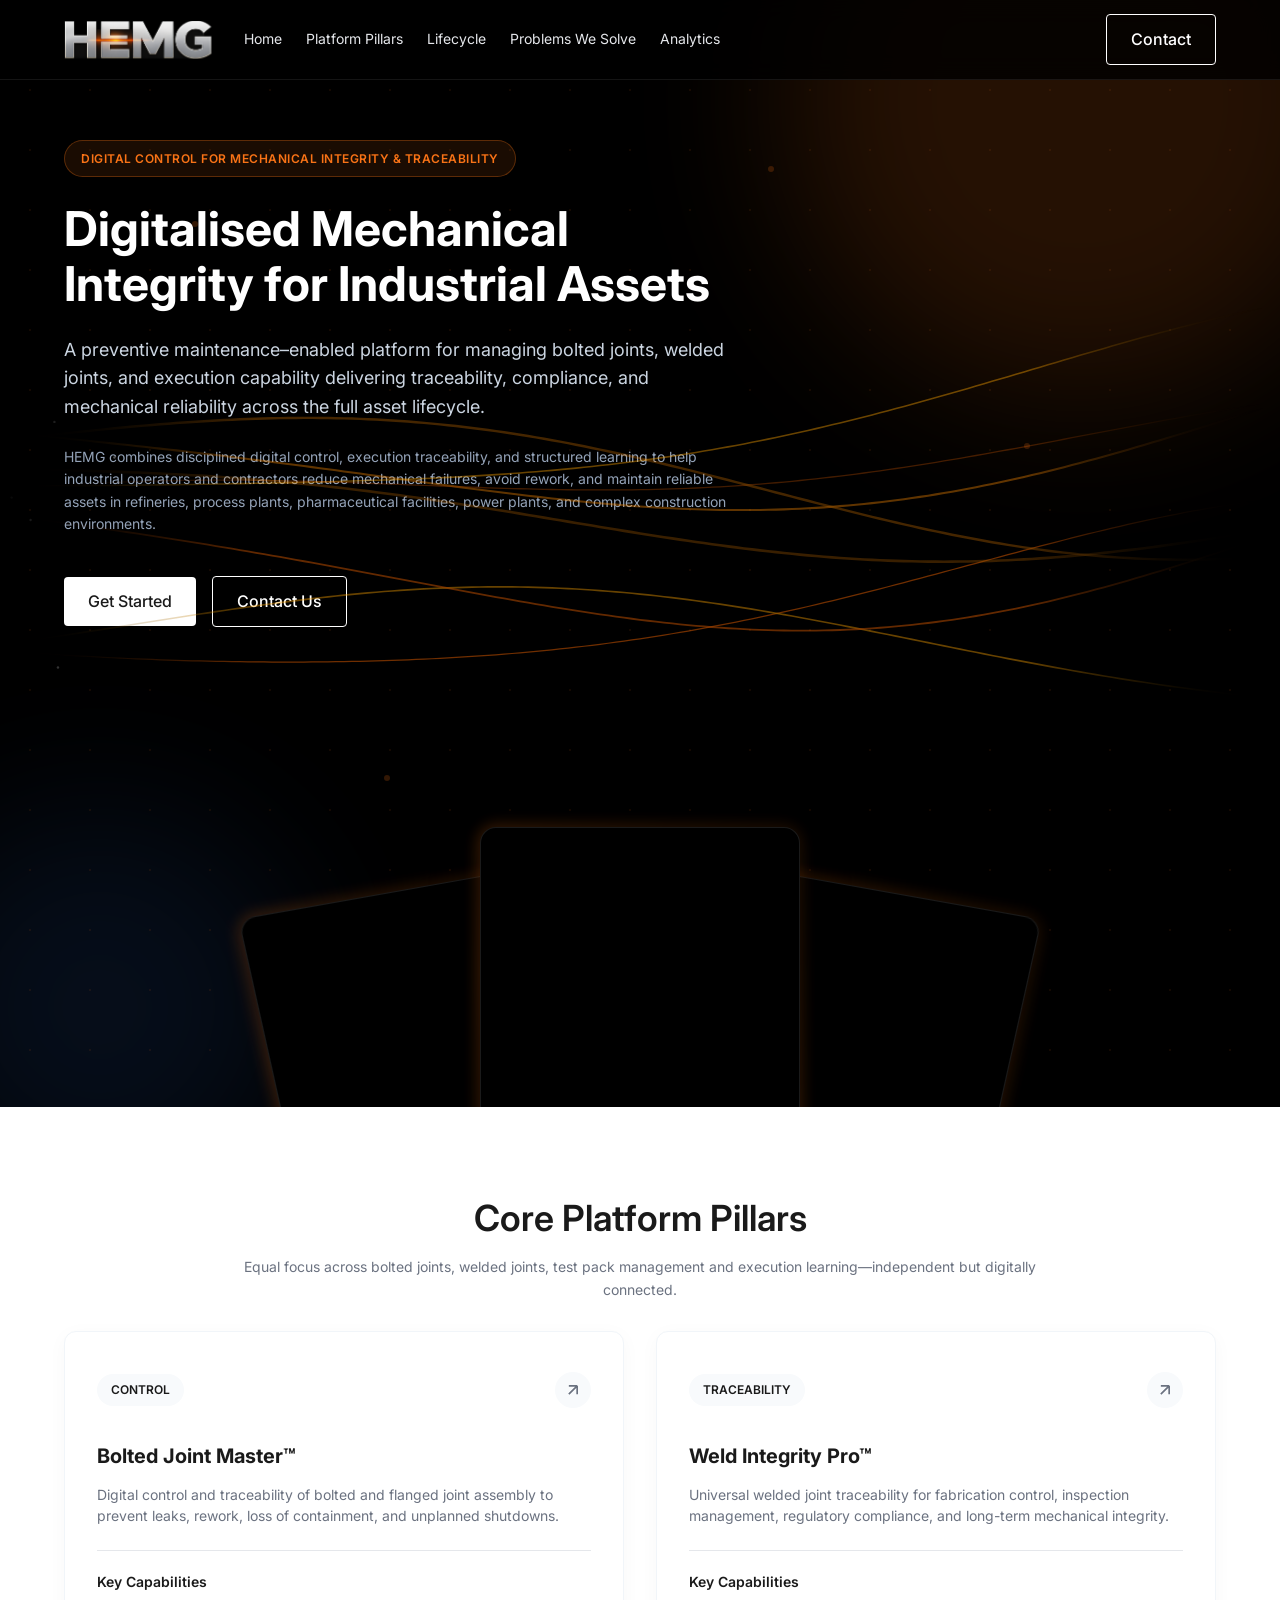
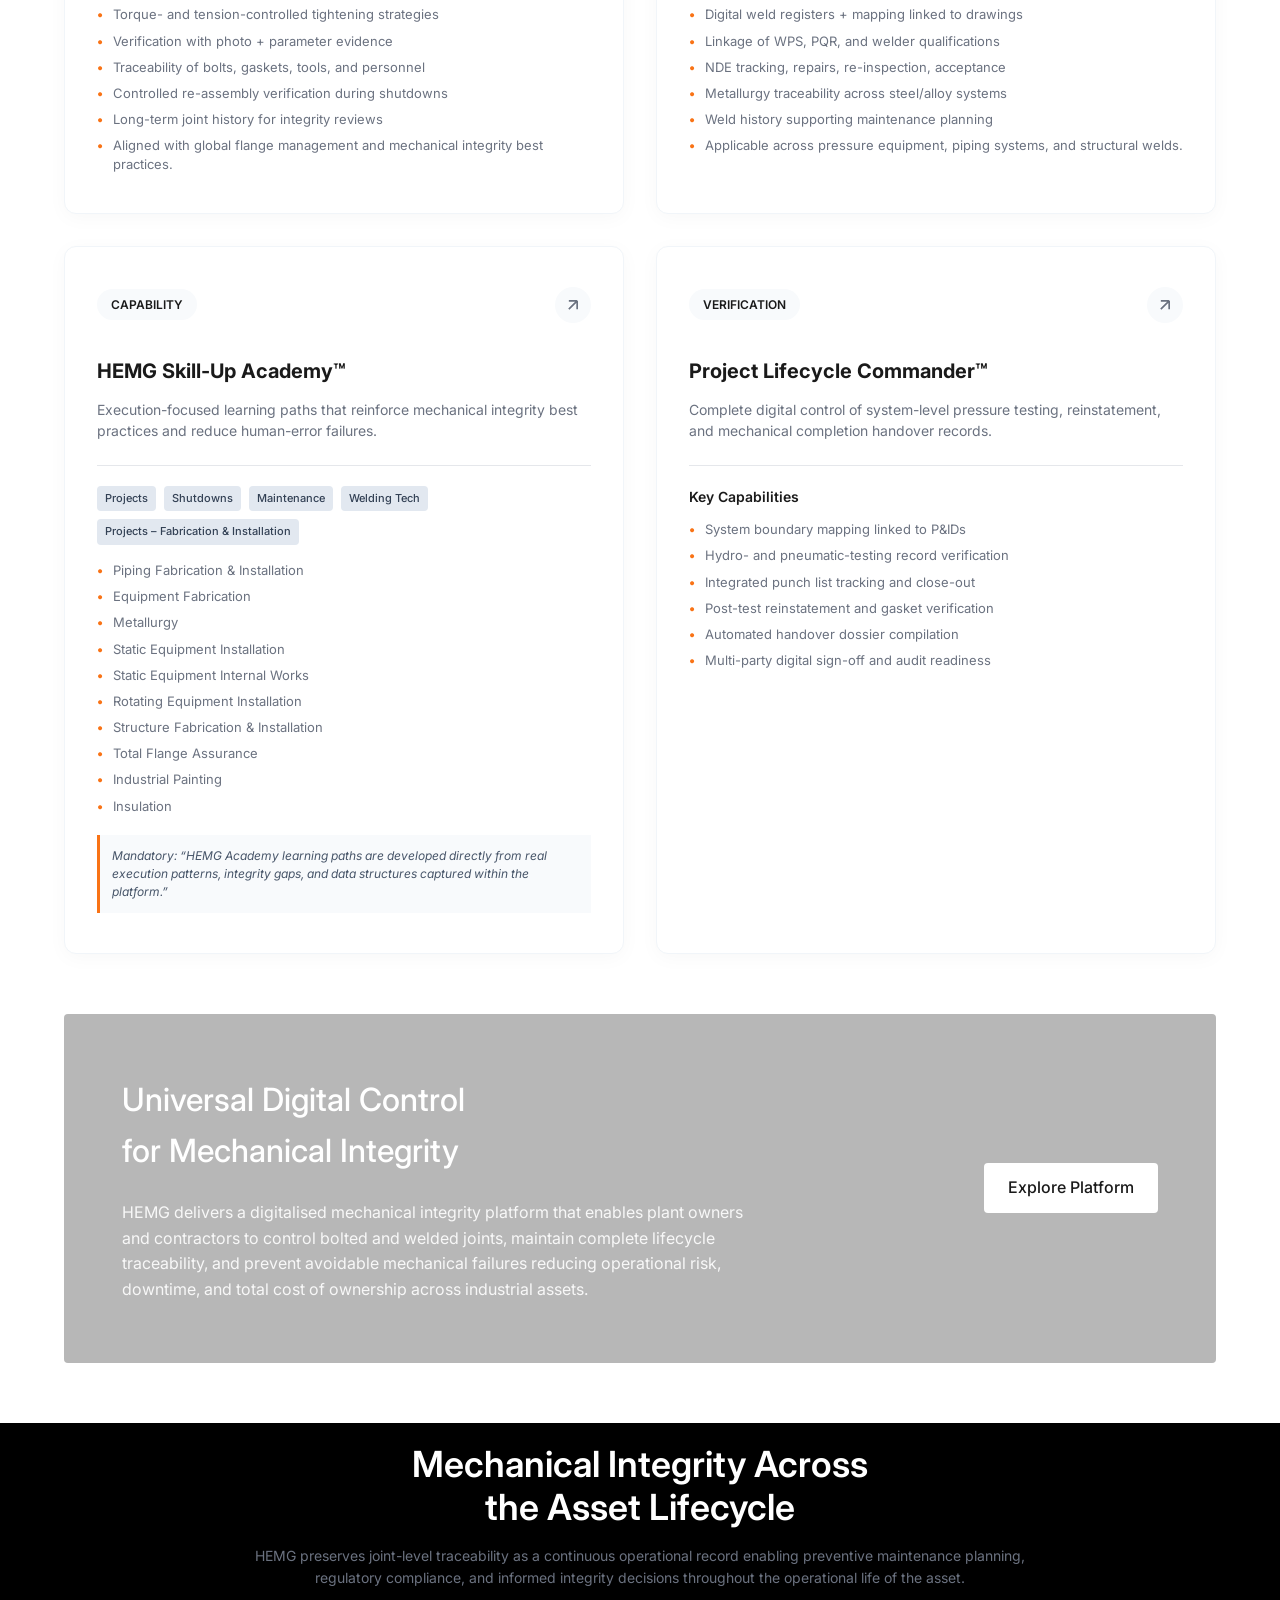
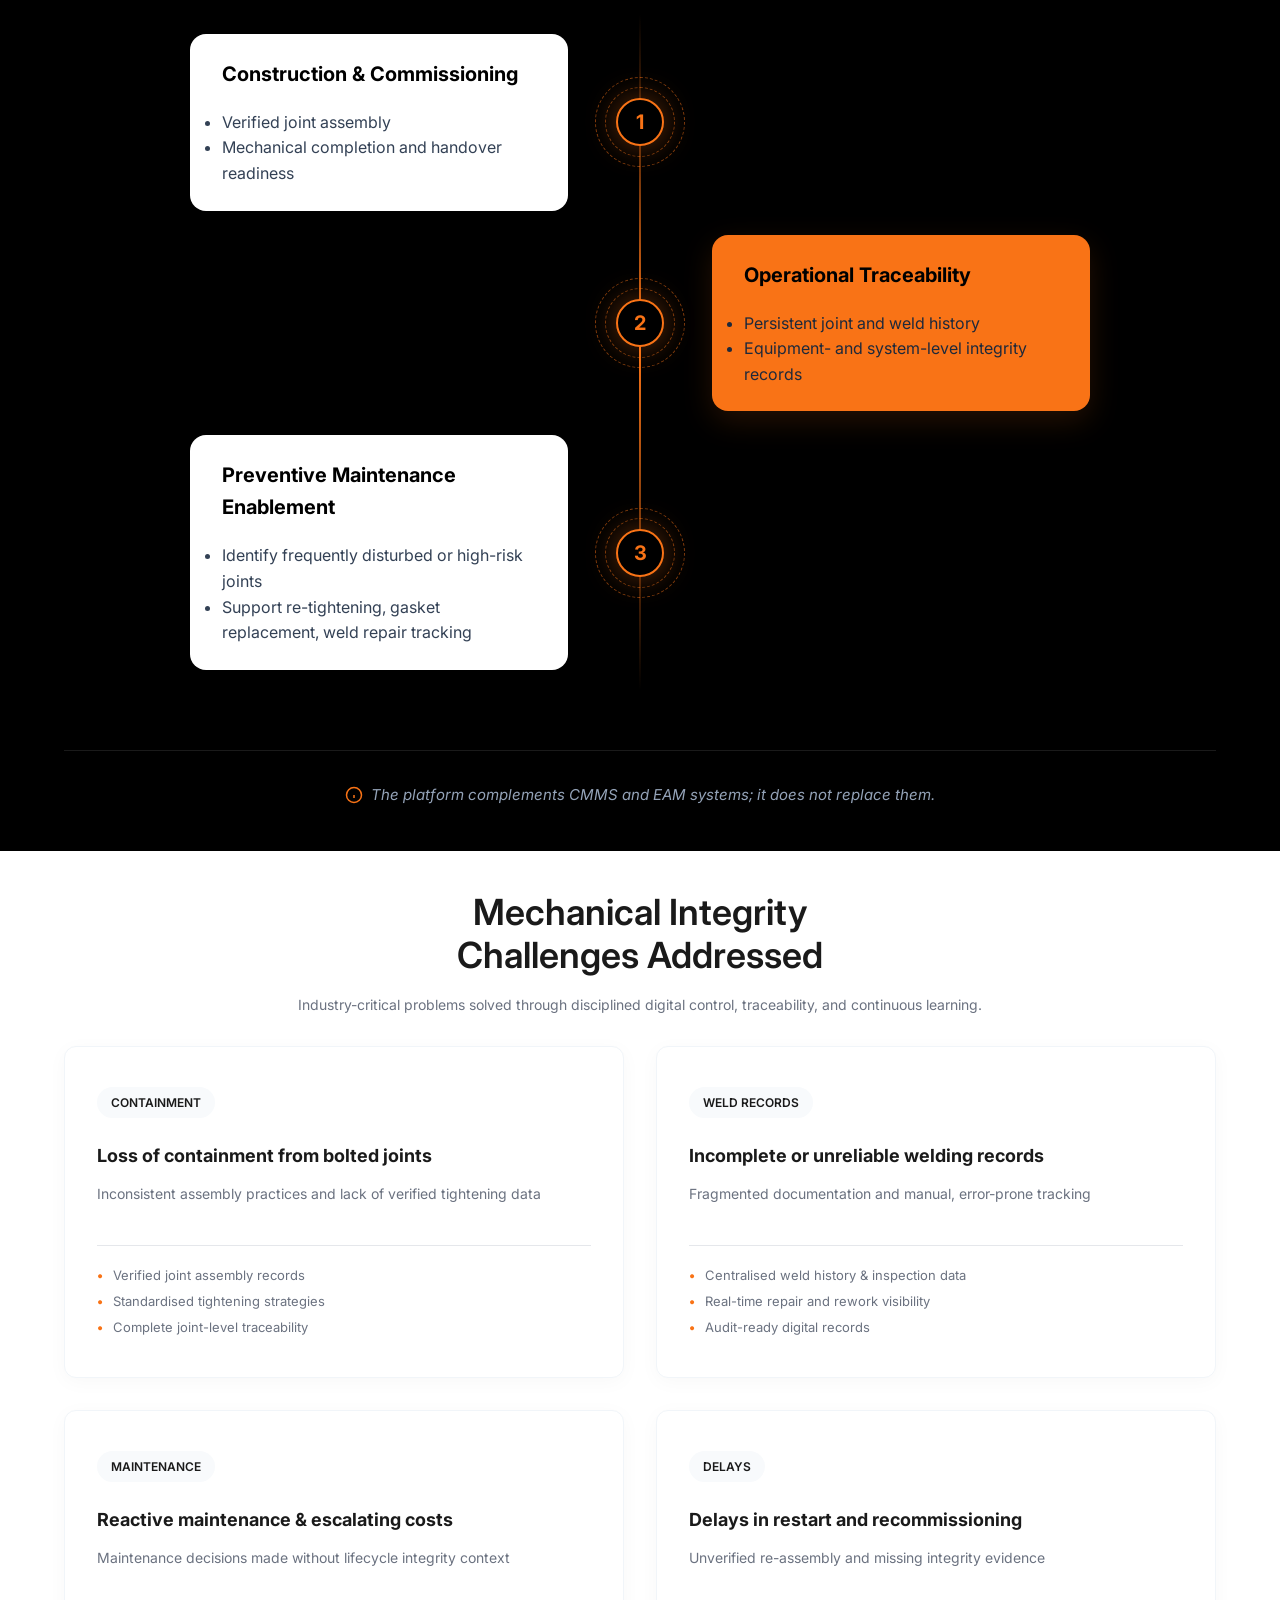
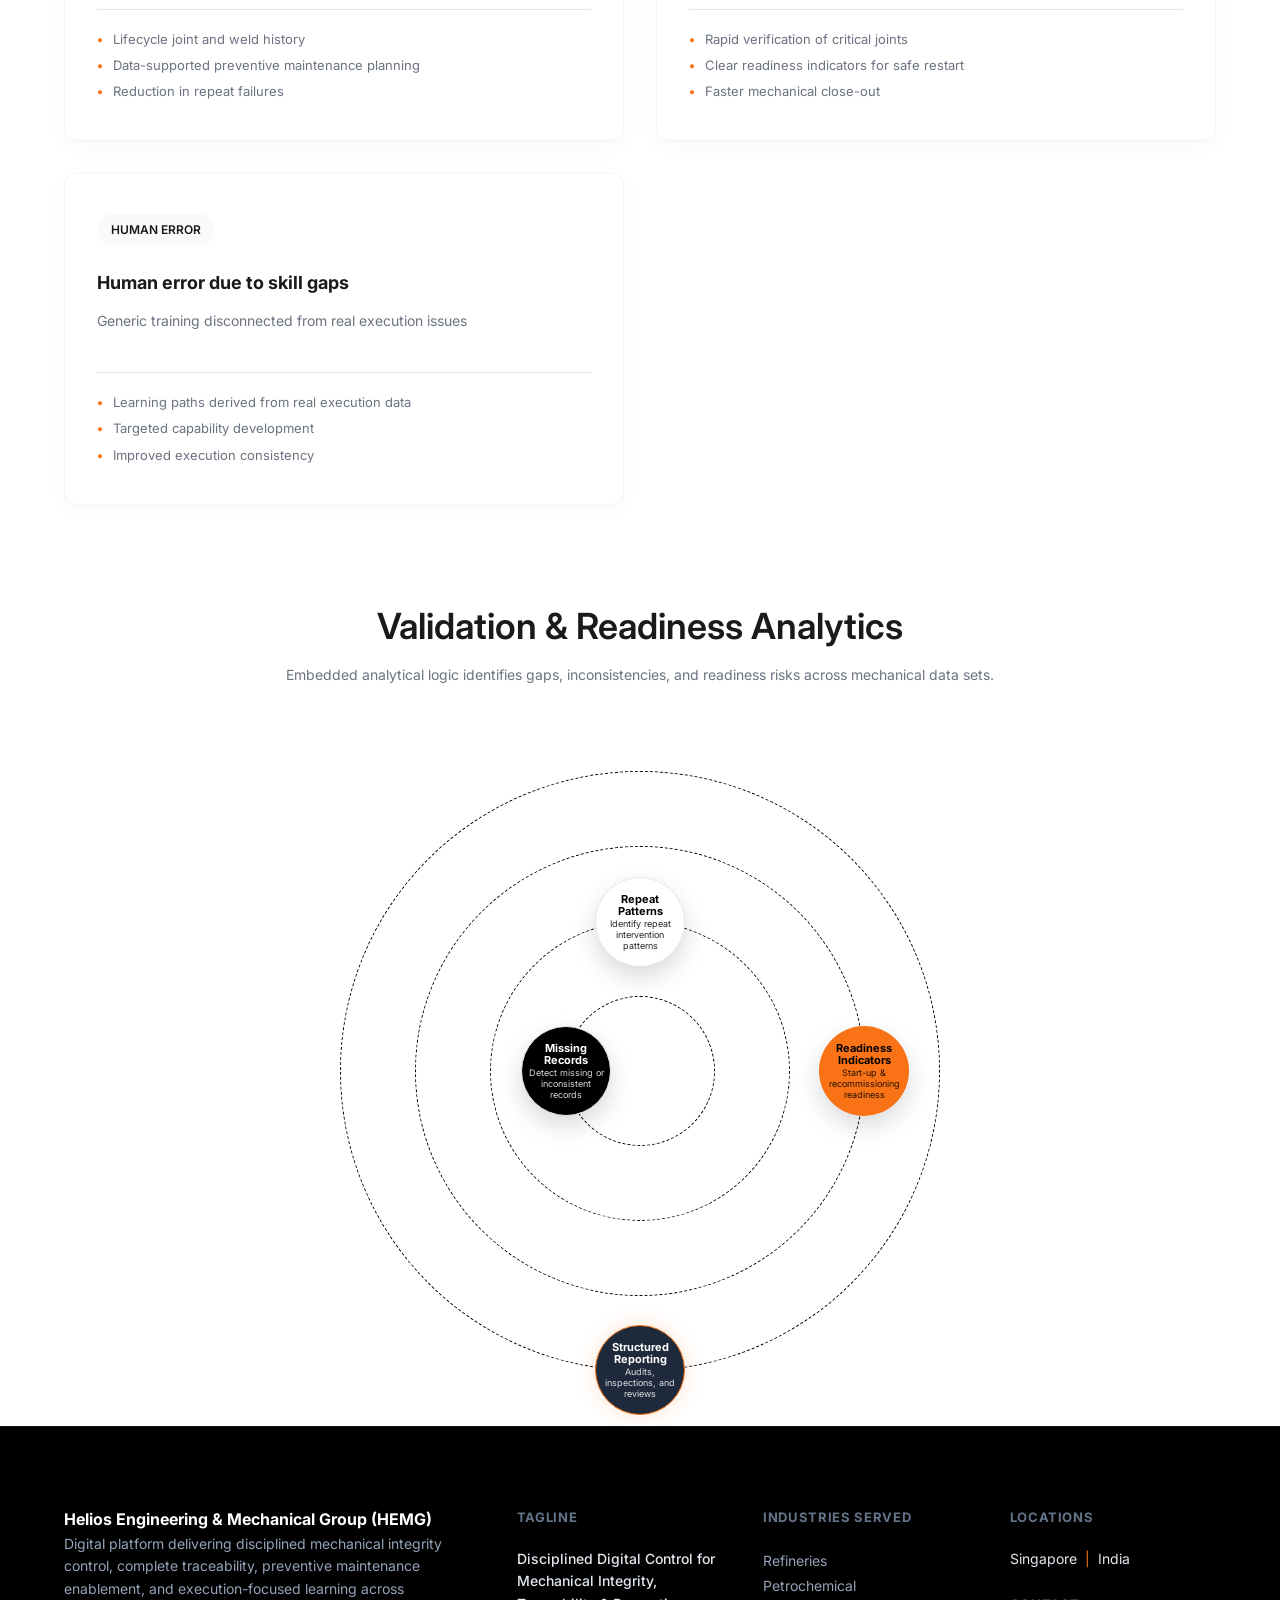
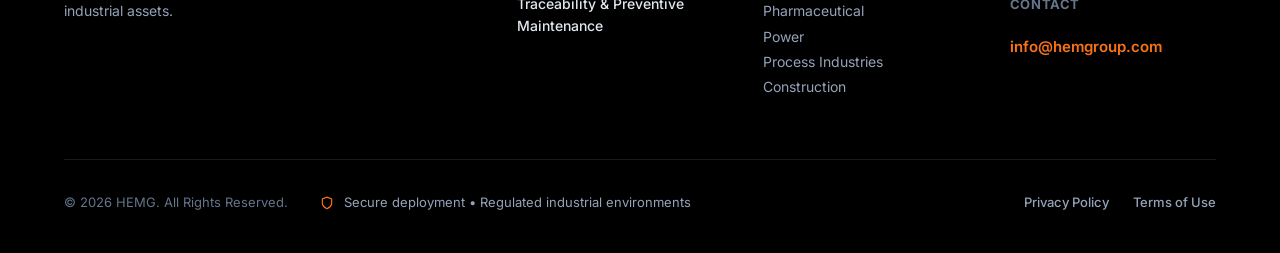
==== commit 1f00bfa4: "feat: Introduce new JavaScript and CSS for interactive elements, device-tier optimized animations, a" ====
--- a/index.html
+++ b/index.html
@@ -83,8 +83,8 @@
                         mechanical failures, avoid rework, and maintain reliable assets in refineries, process plants,
                         pharmaceutical facilities, power plants, and complex construction environments.</p>
                     <div class="hero-actions">
-                        <a href="#" class="btn btn-solid">Get Started</a>
-                        <a href="#" class="btn btn-outline">Contact Us</a>
+                        <a href="contact.html" class="btn btn-solid">Get Started</a>
+                        <a href="contact.html" class="btn btn-outline">Contact Us</a>
                     </div>
                 </div>
             </div>
@@ -92,15 +92,21 @@
             <div class="hero-cards reveal">
                 <div class="hero-card card-left">
                     <div class="card-glow"></div>
-                    <div class="card-content" style="background-image: url('https://images.unsplash.com/photo-1581091226825-a6a2a5aee158?auto=format&fit=crop&q=80&w=600');"></div>
+                    <div class="card-content"
+                        style="background-image: url('https://images.unsplash.com/photo-1581091226825-a6a2a5aee158?auto=format&fit=crop&q=80&w=600');">
+                    </div>
                 </div>
                 <div class="hero-card card-center">
                     <div class="card-glow"></div>
-                    <div class="card-content" style="background-image: url('https://images.unsplash.com/photo-1531834685032-c34bf0d84c77?auto=format&fit=crop&q=80&w=600');"></div>
+                    <div class="card-content"
+                        style="background-image: url('https://images.unsplash.com/photo-1531834685032-c34bf0d84c77?auto=format&fit=crop&q=80&w=600');">
+                    </div>
                 </div>
                 <div class="hero-card card-right">
                     <div class="card-glow"></div>
-                    <div class="card-content" style="background-image: url('https://images.unsplash.com/photo-1504328345606-18bbc8c9d7d1?auto=format&fit=crop&q=80&w=600');"></div>
+                    <div class="card-content"
+                        style="background-image: url('https://images.unsplash.com/photo-1504328345606-18bbc8c9d7d1?auto=format&fit=crop&q=80&w=600');">
+                    </div>
                 </div>
             </div>
         </div>
@@ -127,7 +133,7 @@
                             </svg>
                         </div>
                     </div>
-                    <h3 class="card-title">Bolted / Flange Joint Integrity</h3>
+                    <h3 class="card-title">Bolted Joint Master™</h3>
                     <p class="card-desc">Digital control and traceability of bolted and flanged joint assembly to
                         prevent leaks, rework, loss of containment, and unplanned shutdowns.</p>
                     <div class="card-capabilities">
@@ -153,7 +159,7 @@
                             </svg>
                         </div>
                     </div>
-                    <h3 class="card-title">Welded Joint Traceability</h3>
+                    <h3 class="card-title">Weld Integrity Pro™</h3>
                     <p class="card-desc">Universal welded joint traceability for fabrication control, inspection
                         management, regulatory compliance, and long-term mechanical integrity.</p>
                     <div class="card-capabilities">
@@ -179,7 +185,7 @@
                             </svg>
                         </div>
                     </div>
-                    <h3 class="card-title">Learning Paths (HEMG Academy)</h3>
+                    <h3 class="card-title">HEMG Skill-Up Academy™</h3>
                     <p class="card-desc">Execution-focused learning paths that reinforce mechanical integrity best
                         practices and reduce human-error failures.</p>
                     <div class="card-capabilities">
@@ -218,8 +224,9 @@
                             </svg>
                         </div>
                     </div>
-                    <h3 class="card-title">Test Pack / Hydrotest Management</h3>
-                    <p class="card-desc">Complete digital control of system-level pressure testing, reinstatement, and mechanical completion handover records.</p>
+                    <h3 class="card-title">Project Lifecycle Commander™</h3>
+                    <p class="card-desc">Complete digital control of system-level pressure testing, reinstatement, and
+                        mechanical completion handover records.</p>
                     <div class="card-capabilities">
                         <h4>Key Capabilities</h4>
                         <ul>
@@ -248,7 +255,8 @@
                             cost of ownership across industrial assets.</p>
                     </div>
                     <div style="display: flex; align-items: center;">
-                        <a href="#" class="btn btn-solid btn-bg-white" style="white-space: nowrap;">Explore Platform</a>
+                        <a href="contact.html" class="btn btn-solid btn-bg-white" style="white-space: nowrap;">Explore
+                            Platform</a>
                     </div>
                 </div>
             </div>
@@ -322,7 +330,7 @@
 
             <div
                 style="text-align: center; margin-top: 60px; border-top: 1px solid rgba(255, 255, 255, 0.1); padding-top: 32px;">
-                    <p class="complement-text">
+                <p class="complement-text">
                     <svg width="18" height="18" viewBox="0 0 24 24" fill="none" stroke="var(--accent-orange)"
                         stroke-width="2">
                         <circle cx="12" cy="12" r="10" />
--- a/css/styles.css
+++ b/css/styles.css
@@ -116,7 +116,9 @@
 
 /* Header */
 .header {
-    background-color: var(--primary-dark);
+    background-color: rgba(0, 0, 0, 0.82);
+    backdrop-filter: blur(12px);
+    -webkit-backdrop-filter: blur(12px);
     height: 80px;
     display: flex;
     align-items: center;
@@ -126,6 +128,7 @@
     left: 0;
     width: 100%;
     z-index: 1000;
+    border-bottom: 1px solid rgba(255, 255, 255, 0.08);
 }
 
 .header-content {
@@ -158,6 +161,10 @@
     z-index: 1001;
 }
 
+.mobile-menu-overlay {
+    display: none;
+}
+
 .mobile-menu-toggle .bar {
     width: 25px;
     height: 2px;
@@ -194,6 +201,11 @@
 
 .nav-links a:hover {
     color: var(--text-white);
+}
+
+.nav-links a.active {
+    color: var(--accent-orange);
+    font-weight: 600;
 }
 
 .logo {
@@ -214,7 +226,8 @@
     display: block;
     transition: transform 0.3s cubic-bezier(0.4, 0, 0.2, 1), filter 0.3s ease;
     backface-visibility: hidden;
-    transform: translateZ(0); /* Hardware acceleration for stability */
+    transform: translateZ(0);
+    /* Hardware acceleration for stability */
     cursor: pointer;
 }
 
@@ -233,12 +246,20 @@
     position: relative;
 }
 
+/* Product Page Background */
+.product-page .hero {
+    background-image: linear-gradient(to right, rgba(0, 0, 0, 0.8) 20%, rgba(0, 0, 0, 0.3) 100%), url('../images/background.jpg');
+    background-size: cover;
+    background-position: center;
+}
+
 .hero-top {
     display: flex;
     justify-content: space-between;
-    align-items: flex-start;
-    margin-bottom: 60px;
+    align-items: center; /* better vertical alignment for img/text */
+    margin-bottom: 0;
     gap: 40px;
+    padding-bottom: 80px;
 }
 
 .hero-text {
@@ -277,11 +298,20 @@
 .hero-img-box {
     width: 100%;
     max-width: 500px;
-    height: 420px;
+    height: auto;
     background-size: cover;
     background-position: center;
     border-radius: 16px;
     box-shadow: 0 20px 40px rgba(0, 0, 0, 0.3);
+    overflow: hidden;
+}
+
+.product-showcase-img {
+    width: 100%;
+    height: auto;
+    display: block;
+    border-radius: 16px;
+    transition: transform 0.5s ease;
 }
 
 .hero-description {
@@ -411,7 +441,8 @@
     bottom: -100px;
     left: -100px;
     opacity: 0.1;
-    background: #3b82f6; /* Blue blob for contrast */
+    background: #3b82f6;
+    /* Blue blob for contrast */
 }
 
 .waves-canvas {
@@ -439,8 +470,15 @@
 }
 
 @keyframes particleFloat {
-    0% { transform: translateY(0) rotate(0deg); background-position: 0 0; }
-    100% { transform: translateY(-60px) rotate(5deg); background-position: 60px 60px; }
+    0% {
+        transform: translateY(0) rotate(0deg);
+        background-position: 0 0;
+    }
+
+    100% {
+        transform: translateY(-60px) rotate(5deg);
+        background-position: 60px 60px;
+    }
 }
 
 .dot {
@@ -453,16 +491,50 @@
     z-index: 1;
 }
 
-.dot-1 { top: 20%; left: 15%; animation: floatUp 8s infinite alternate; }
-.dot-2 { top: 40%; left: 80%; animation: floatUp 12s infinite alternate-reverse; }
-.dot-3 { top: 70%; left: 30%; animation: floatUp 10s infinite alternate; }
-.dot-4 { top: 15%; left: 60%; animation: floatUp 15s infinite alternate-reverse; }
-.dot-5 { top: 85%; left: 75%; animation: floatUp 9s infinite alternate; }
+.dot-1 {
+    top: 20%;
+    left: 15%;
+    animation: floatUp 8s infinite alternate;
+}
+
+.dot-2 {
+    top: 40%;
+    left: 80%;
+    animation: floatUp 12s infinite alternate-reverse;
+}
+
+.dot-3 {
+    top: 70%;
+    left: 30%;
+    animation: floatUp 10s infinite alternate;
+}
+
+.dot-4 {
+    top: 15%;
+    left: 60%;
+    animation: floatUp 15s infinite alternate-reverse;
+}
+
+.dot-5 {
+    top: 85%;
+    left: 75%;
+    animation: floatUp 9s infinite alternate;
+}
 
 @keyframes floatUp {
-    0% { transform: translateY(0) translateX(0); opacity: 0.1; }
-    50% { opacity: 0.3; }
-    100% { transform: translateY(-40px) translateX(20px); opacity: 0.1; }
+    0% {
+        transform: translateY(0) translateX(0);
+        opacity: 0.1;
+    }
+
+    50% {
+        opacity: 0.3;
+    }
+
+    100% {
+        transform: translateY(-40px) translateX(20px);
+        opacity: 0.1;
+    }
 }
 
 /* Updated Hero Cards Area */
@@ -547,23 +619,49 @@
 
 /* Animations - Entrance */
 @keyframes entranceCenter {
-    from { opacity: 0; transform: translateY(200px) scale(0.8); }
-    to { opacity: 1; transform: translateY(0) scale(1); }
+    from {
+        opacity: 0;
+        transform: translateY(200px) scale(0.8);
+    }
+
+    to {
+        opacity: 1;
+        transform: translateY(0) scale(1);
+    }
 }
 
 @keyframes entranceLeft {
-    from { opacity: 0; transform: translateX(-400px) translateY(150px) rotateZ(-30deg); }
-    to { opacity: 1; transform: translateX(-200px) rotateY(15deg) rotateZ(-12deg) translateY(60px); }
+    from {
+        opacity: 0;
+        transform: translateX(-400px) translateY(150px) rotateZ(-30deg);
+    }
+
+    to {
+        opacity: 1;
+        transform: translateX(-200px) rotateY(15deg) rotateZ(-12deg) translateY(60px);
+    }
 }
 
 @keyframes entranceRight {
-    from { opacity: 0; transform: translateX(400px) translateY(150px) rotateZ(30deg); }
-    to { opacity: 1; transform: translateX(200px) rotateY(-15deg) rotateZ(12deg) translateY(60px); }
+    from {
+        opacity: 0;
+        transform: translateX(400px) translateY(150px) rotateZ(30deg);
+    }
+
+    to {
+        opacity: 1;
+        transform: translateX(200px) rotateY(-15deg) rotateZ(12deg) translateY(60px);
+    }
 }
 
 @keyframes floatSlow {
-    0% { margin-top: 0; }
-    100% { margin-top: -15px; }
+    0% {
+        margin-top: 0;
+    }
+
+    100% {
+        margin-top: -15px;
+    }
 }
 
 /* Hover Effects */
@@ -582,8 +680,13 @@
 }
 
 @keyframes glowMove {
-    0% { background-position: 0% 50%; }
-    100% { background-position: 200% 50%; }
+    0% {
+        background-position: 0% 50%;
+    }
+
+    100% {
+        background-position: 200% 50%;
+    }
 }
 
 /* Responsive Overlapping */
@@ -592,20 +695,42 @@
         height: 380px;
         margin-bottom: -120px;
     }
+
     .hero-card {
         width: 220px;
         height: 320px;
     }
-    .card-left { transform: translateX(-100px) rotateZ(-8deg) translateY(30px); }
-    .card-right { transform: translateX(100px) rotateZ(8deg) translateY(30px); }
-    
+
+    .card-left {
+        transform: translateX(-100px) rotateZ(-8deg) translateY(30px);
+    }
+
+    .card-right {
+        transform: translateX(100px) rotateZ(8deg) translateY(30px);
+    }
+
     @keyframes entranceLeft {
-        from { opacity: 0; transform: translateX(-150px) translateY(120px); }
-        to { opacity: 1; transform: translateX(-100px) rotateZ(-8deg) translateY(30px); }
-    }
+        from {
+            opacity: 0;
+            transform: translateX(-150px) translateY(120px);
+        }
+
+        to {
+            opacity: 1;
+            transform: translateX(-100px) rotateZ(-8deg) translateY(30px);
+        }
+    }
+
     @keyframes entranceRight {
-        from { opacity: 0; transform: translateX(150px) translateY(120px); }
-        to { opacity: 1; transform: translateX(100px) rotateZ(8deg) translateY(30px); }
+        from {
+            opacity: 0;
+            transform: translateX(150px) translateY(120px);
+        }
+
+        to {
+            opacity: 1;
+            transform: translateX(100px) rotateZ(8deg) translateY(30px);
+        }
     }
 }
 
@@ -1484,7 +1609,7 @@
     .hero-title {
         font-size: 40px;
     }
-    
+
     .radar-chart {
         transform: scale(0.85);
         margin: -40px auto;
@@ -1545,23 +1670,25 @@
         text-align: center;
         gap: 20px;
     }
-    
+
     .nav-links {
         display: none;
     }
-    
+
     .mobile-menu-toggle {
         display: flex;
     }
-    
+
     .header-content {
-        justify-content: space-between; /* Revert to standard for logo/toggle */
-    }
-    
+        justify-content: space-between;
+        /* Revert to standard for logo/toggle */
+    }
+
     .header-right .btn {
-        display: none; /* Hide primary contact btn on mobile header */
-    }
-    
+        display: none;
+        /* Hide primary contact btn on mobile header */
+    }
+
     /* Mobile Menu styles */
     .mobile-menu-overlay {
         position: fixed;
@@ -1577,18 +1704,18 @@
         transform: translateY(-100%);
         transition: transform 0.5s cubic-bezier(0.77, 0, 0.175, 1);
     }
-    
+
     .mobile-menu-overlay.active {
         transform: translateY(0);
     }
-    
+
     .mobile-nav-links {
         display: flex;
         flex-direction: column;
         align-items: center;
         gap: 32px;
     }
-    
+
     .mobile-nav-links a {
         color: var(--text-white);
         font-size: 24px;
@@ -1627,7 +1754,7 @@
     .hero-title {
         font-size: 32px;
     }
-    
+
     .radar-chart {
         transform: scale(0.45);
         margin: -180px auto;
@@ -1741,4 +1868,116 @@
         grid-template-columns: 1fr;
         gap: 40px;
     }
+}
+
+/* Product Detail Sections */
+.product-details {
+    padding: 100px 0;
+    background-color: var(--primary-light);
+}
+
+.detail-grid {
+    display: grid;
+    grid-template-columns: 1fr 1fr;
+    gap: 80px;
+    align-items: center;
+}
+
+.detail-content h2 {
+    font-size: 32px;
+    margin-bottom: 24px;
+    color: var(--primary-dark);
+}
+
+.detail-list {
+    list-style: none;
+    padding: 0;
+    margin-bottom: 32px;
+}
+
+.detail-list li {
+    position: relative;
+    padding-left: 28px;
+    margin-bottom: 16px;
+    font-size: 16px;
+    color: var(--text-gray);
+}
+
+.detail-list li::before {
+    content: '\2713';
+    position: absolute;
+    left: 0;
+    color: var(--accent-orange);
+    font-weight: 700;
+}
+
+.key-value-box {
+    background: linear-gradient(135deg, var(--primary-dark) 0%, #1e293b 100%);
+    padding: 32px;
+    border-radius: 16px;
+    color: var(--text-white);
+    border-left: 4px solid var(--accent-orange);
+}
+
+.key-value-box h3 {
+    font-size: 14px;
+    text-transform: uppercase;
+    letter-spacing: 0.1em;
+    color: var(--accent-orange);
+    margin-bottom: 12px;
+}
+
+.key-value-box p {
+    font-size: 18px;
+    font-weight: 500;
+    margin: 0;
+}
+
+.video-container {
+    position: relative;
+    width: 100%;
+    padding-bottom: 56.25%;
+    height: 0;
+    border-radius: 20px;
+    overflow: hidden;
+    box-shadow: 0 25px 50px -12px rgba(0, 0, 0, 0.5);
+    background-color: var(--primary-dark);
+}
+
+.video-container iframe {
+    position: absolute;
+    top: 0;
+    left: 0;
+    width: 100%;
+    height: 100%;
+    border: 0;
+}
+
+.video-section {
+    padding-bottom: 100px;
+}
+
+.product-showcase-img {
+    border-radius: 20px;
+    box-shadow: 0 30px 60px -12px rgba(0, 0, 0, 0.25);
+    transition: transform 0.5s ease;
+}
+
+.product-showcase-img:hover {
+    transform: scale(1.02);
+}
+
+@media (max-width: 992px) {
+    .detail-grid {
+        grid-template-columns: 1fr;
+        gap: 40px;
+    }
+
+    .video-section {
+        padding-bottom: 60px;
+    }
+
+    .video-container {
+        border-radius: 12px;
+    }
 }
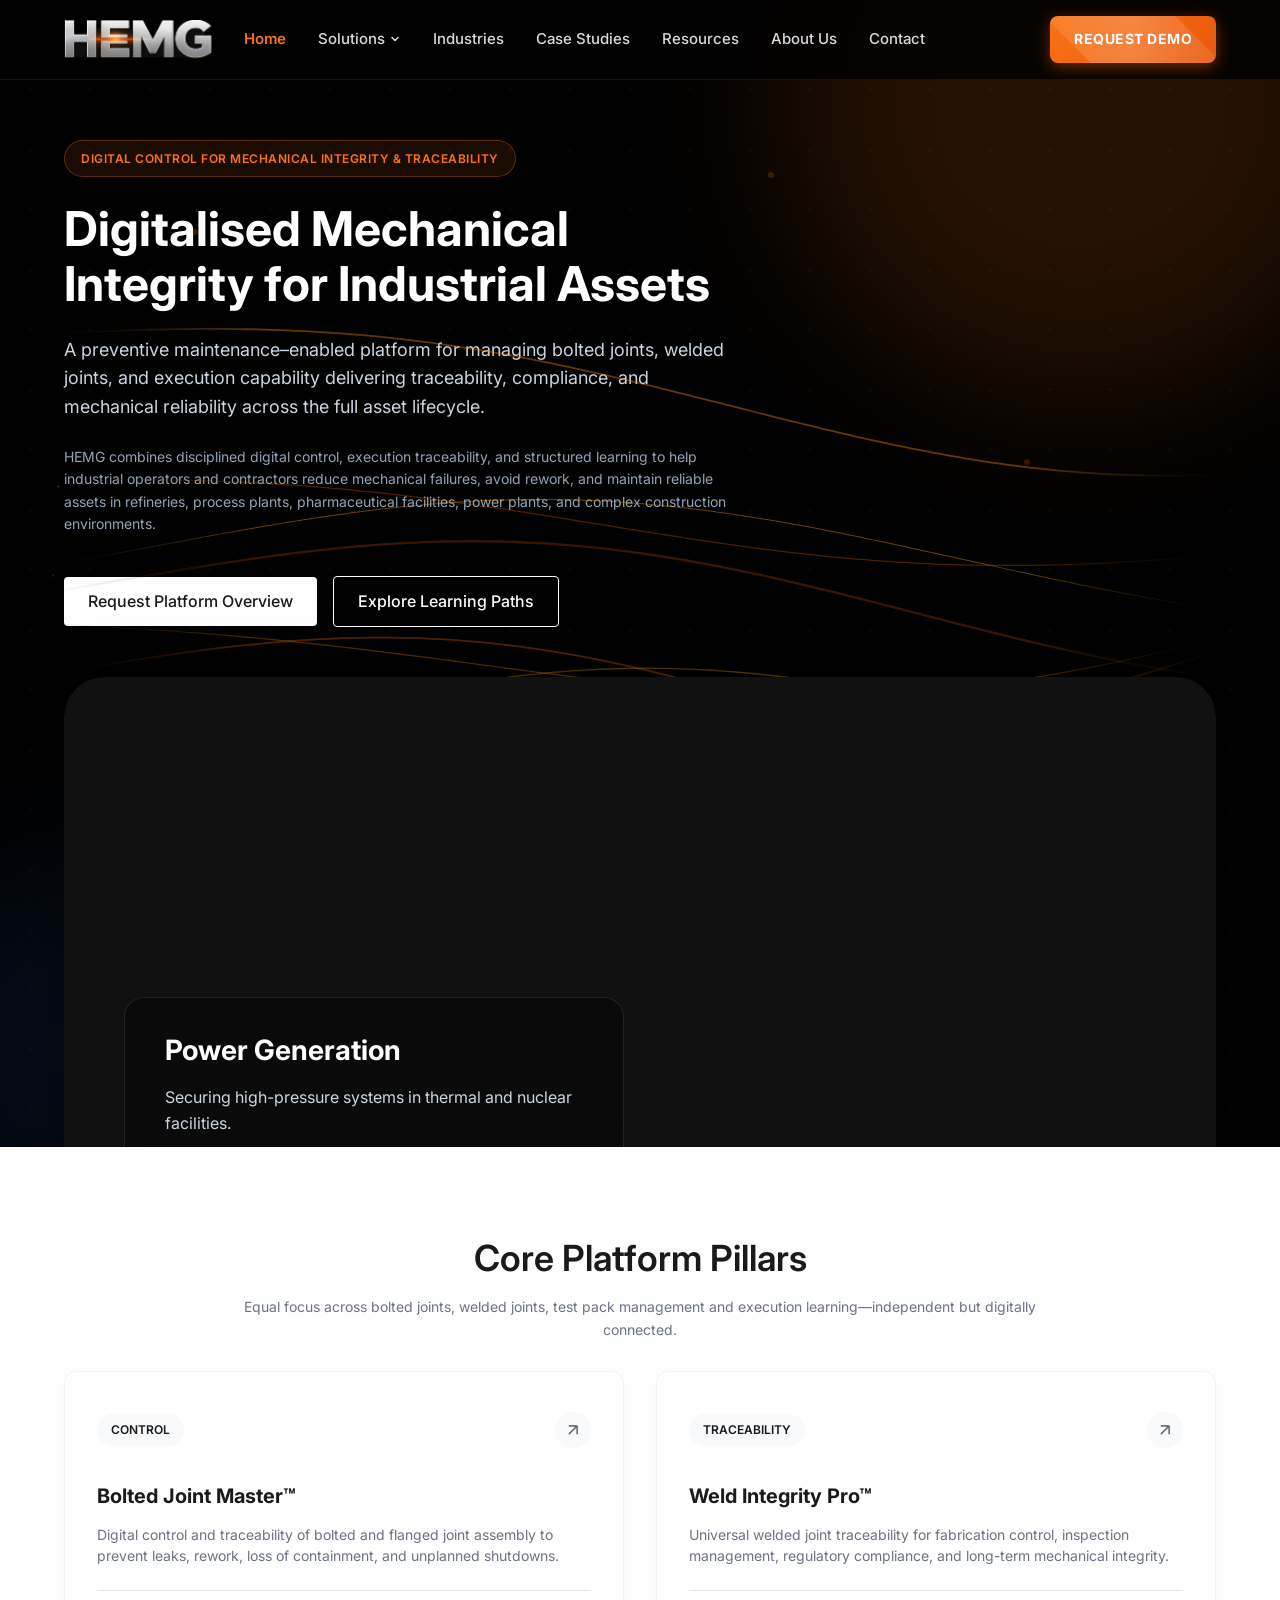
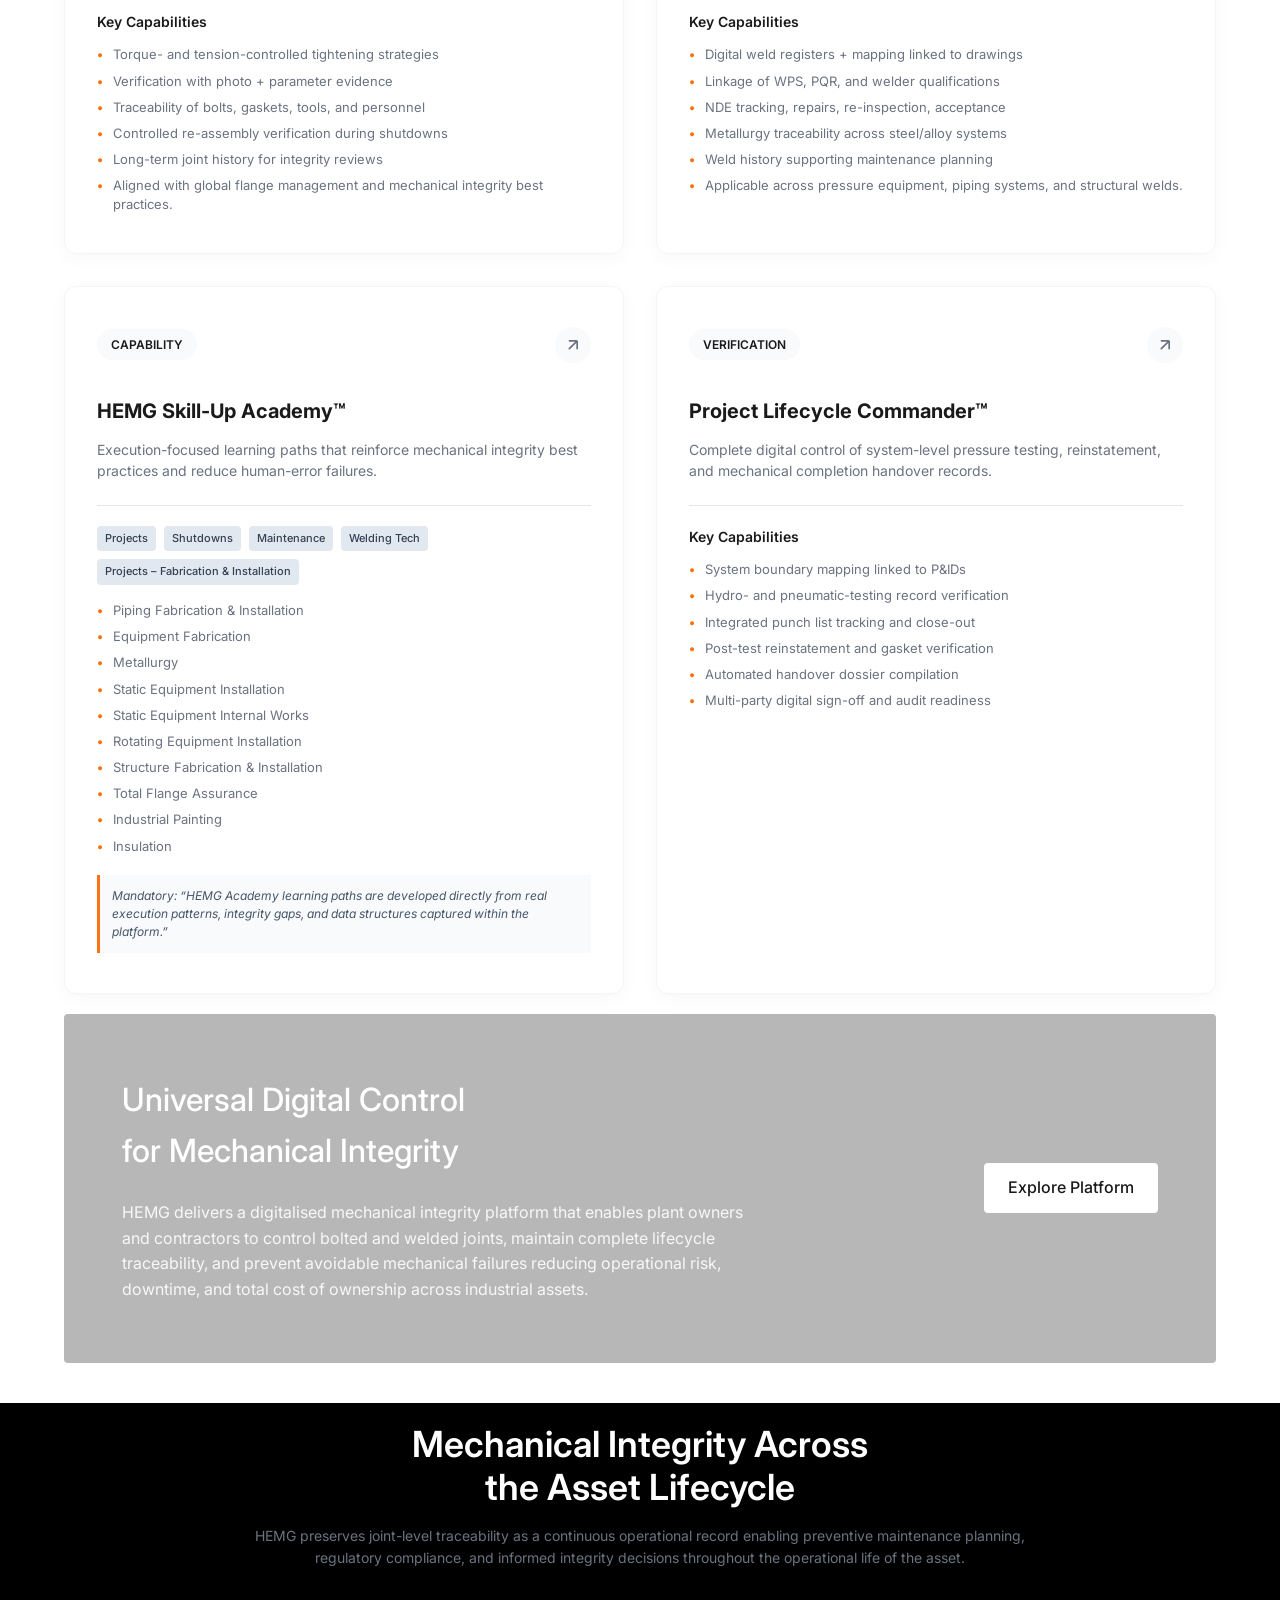
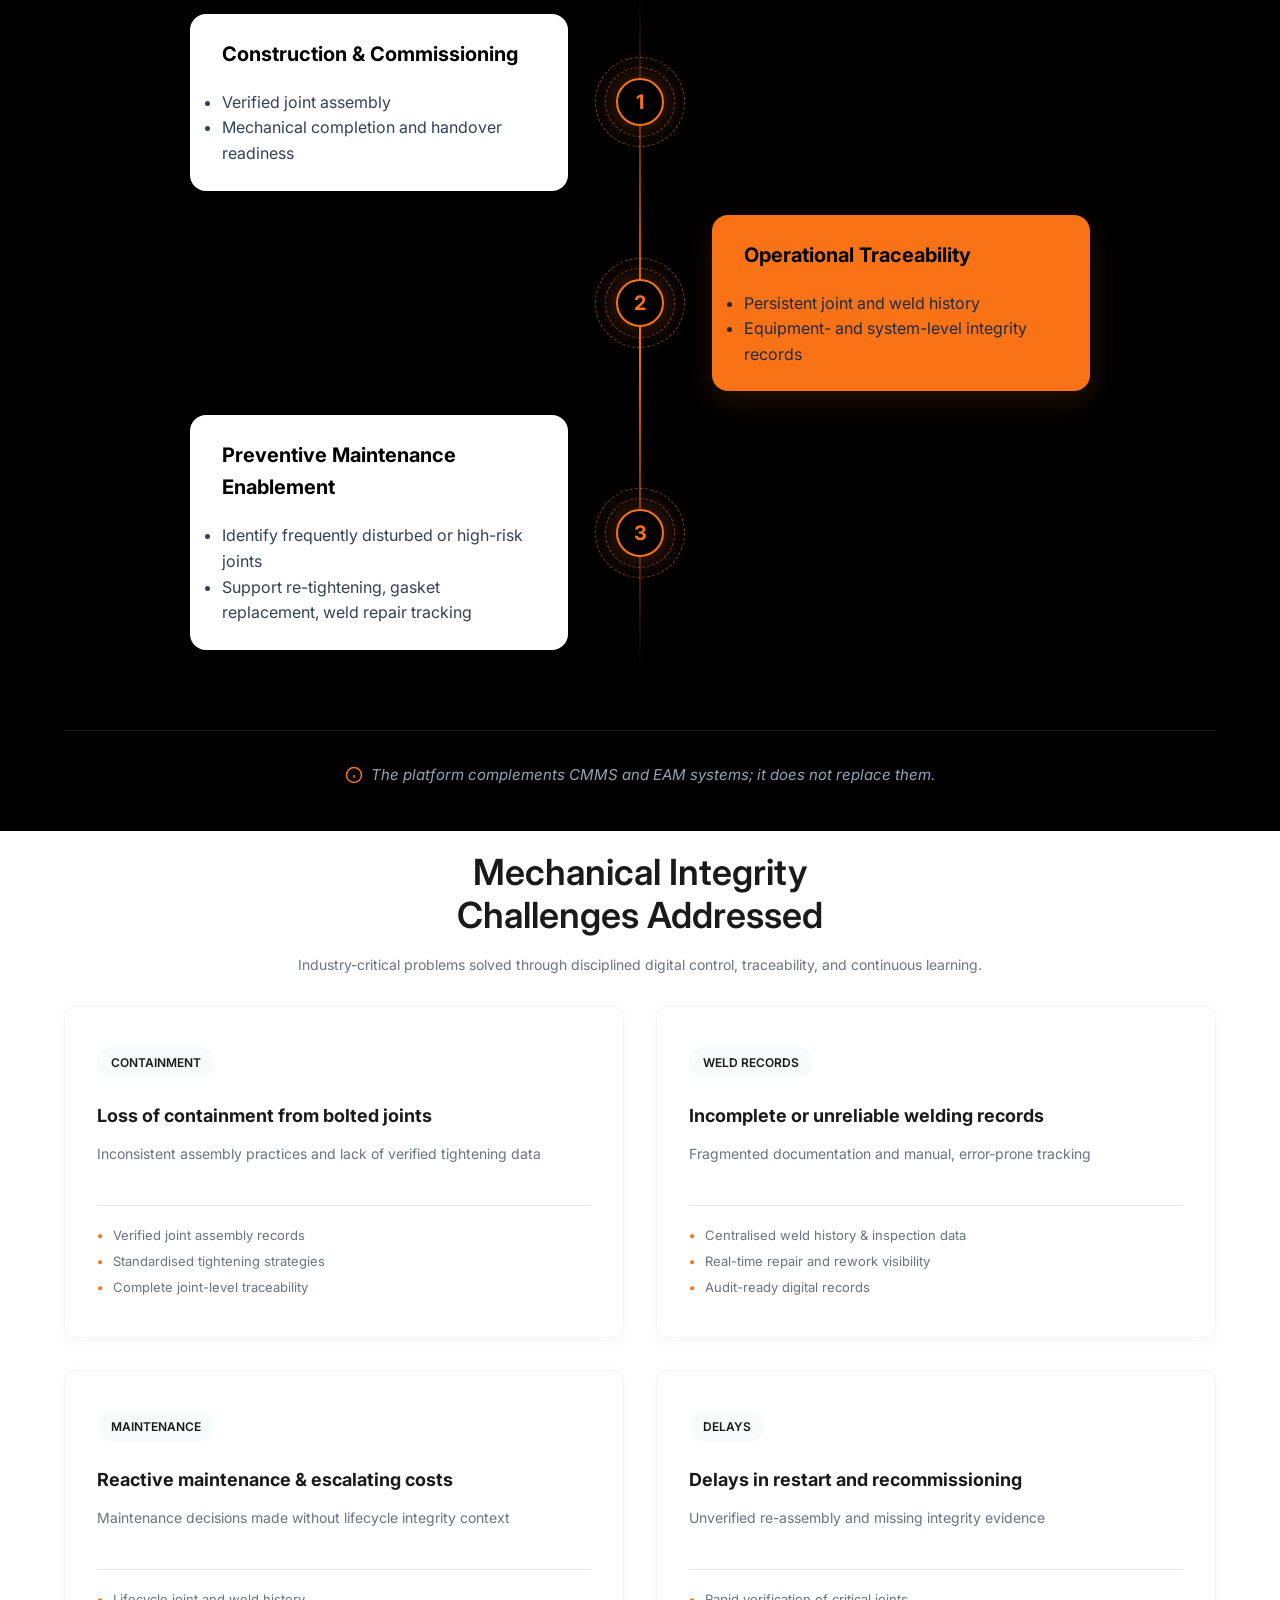
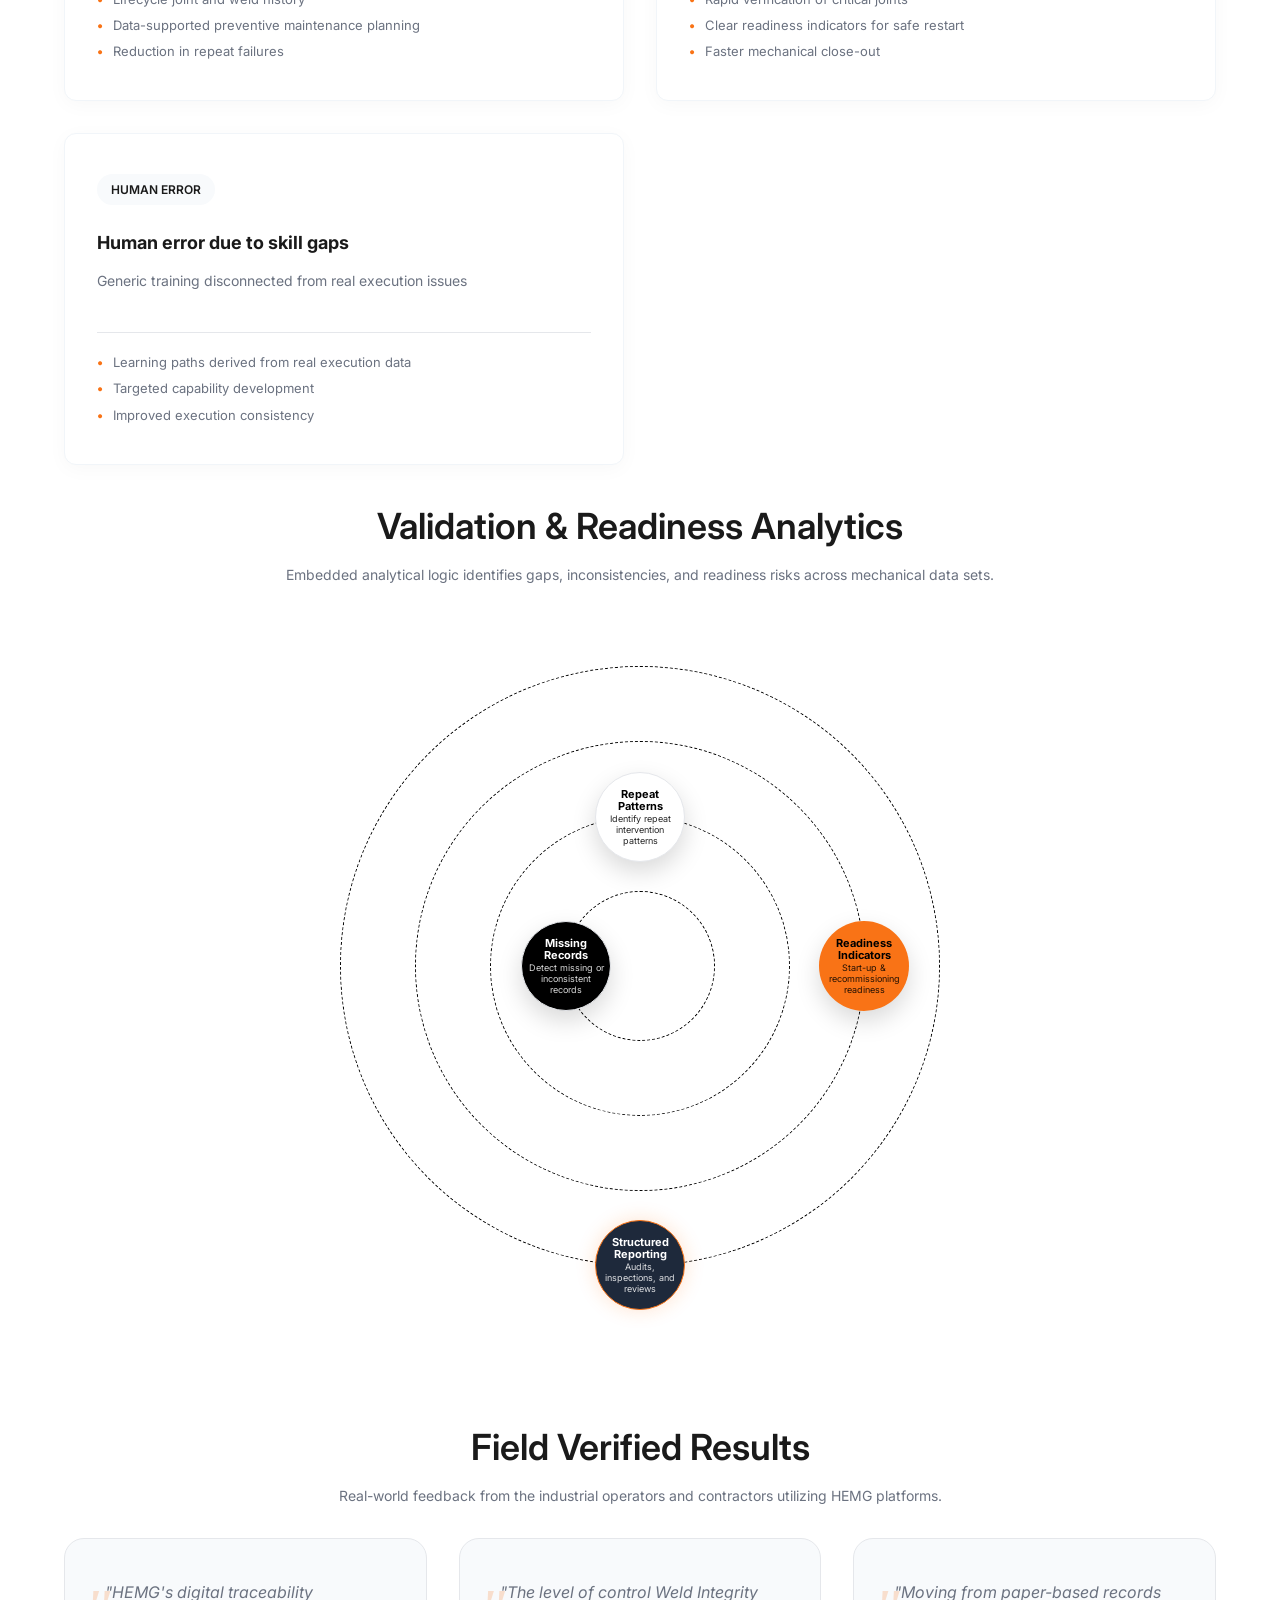
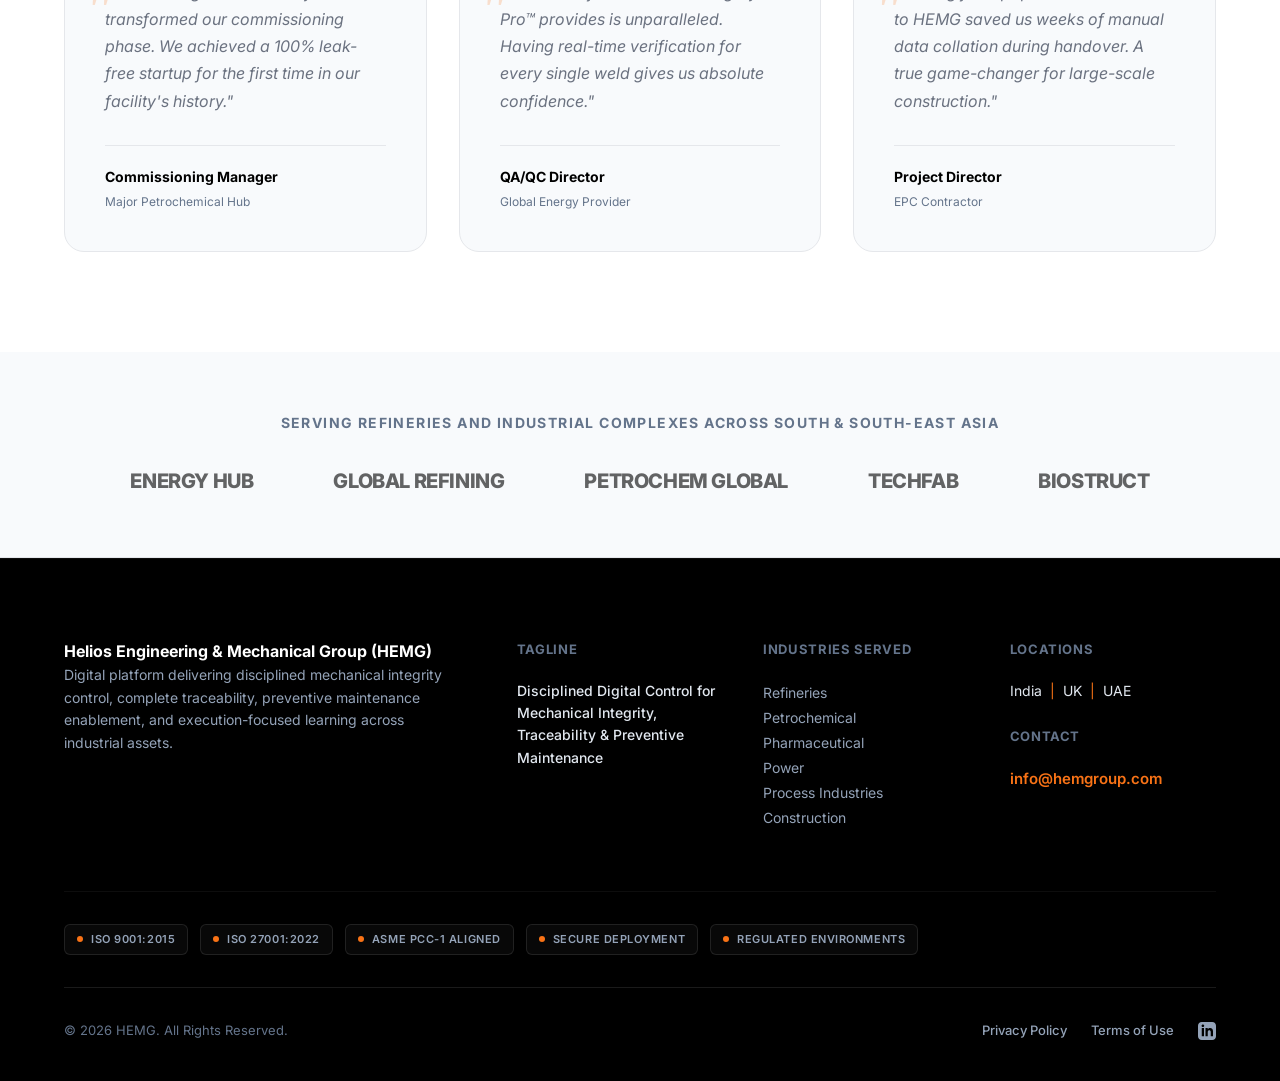
==== commit 40c7aba5: "feat: implement site-wide navigation, core pages, and foundational assets for the HEMG platform" ====
--- a/index.html
+++ b/index.html
@@ -4,7 +4,7 @@
 <head>
     <meta charset="UTF-8">
     <meta name="viewport" content="width=device-width, initial-scale=1.0">
-    <title>HEM Groups - Bridging Innovation with Production</title>
+    <title>HEMG | Digitalised Mechanical Integrity Platform</title>
     <link rel="stylesheet" href="css/styles.css">
     <link rel="preconnect" href="https://fonts.googleapis.com">
     <link rel="preconnect" href="https://fonts.gstatic.com" crossorigin>
@@ -23,16 +23,87 @@
                     </a>
                 </div>
                 <nav class="nav-links">
-                    <a href="index.html">Home</a>
-                    <a href="#pillars">Platform Pillars</a>
-                    <a href="#lifecycle">Lifecycle</a>
-                    <a href="#problems">Problems We Solve</a>
-                    <a href="#analytics">Analytics</a>
+                    <a href="index.html" class="active">Home</a>
+                    <div class="nav-item">
+                        <a href="#" class="dropdown-toggle">Solutions
+                            <svg width="12" height="12" viewBox="0 0 24 24" fill="none" stroke="currentColor"
+                                stroke-width="3" stroke-linecap="round" stroke-linejoin="round">
+                                <path d="m6 9 6 6 6-6" />
+                            </svg>
+                        </a>
+                        <div class="dropdown-menu mega-menu">
+                            <div class="mega-menu-grid">
+                                <a href="bolted-joint-integrity.html" class="mega-menu-card">
+                                    <div class="menu-card-icon">
+                                        <svg width="24" height="24" viewBox="0 0 24 24" fill="none"
+                                            stroke="currentColor" stroke-width="2">
+                                            <circle cx="12" cy="12" r="3" />
+                                            <path
+                                                d="M3 12h3m12 0h3M12 3v3m0 12v3M5.6 5.6l2.1 2.1m8.6 8.6l2.1 2.1M5.6 18.4l2.1-2.1m8.6-8.6l2.1-2.1" />
+                                        </svg>
+                                    </div>
+                                    <div class="menu-card-content">
+                                        <span class="menu-card-title">Bolted Joint Master™</span>
+                                        <span class="menu-card-desc">Digital control and verification of flange
+                                            assembly.</span>
+                                    </div>
+                                </a>
+                                <a href="welded-joint-traceability.html" class="mega-menu-card">
+                                    <div class="menu-card-icon">
+                                        <svg width="24" height="24" viewBox="0 0 24 24" fill="none"
+                                            stroke="currentColor" stroke-width="2">
+                                            <path d="m15 5 4 4" />
+                                            <path d="M13 7l1 1" />
+                                            <path d="m4 11 8 8" />
+                                            <path d="m9 6 11 11c.6.6.6 1.5 0 2l-1 1c-.6.6-1.5.6-2 0L6 9z" />
+                                        </svg>
+                                    </div>
+                                    <div class="menu-card-content">
+                                        <span class="menu-card-title">Weld Integrity Pro™</span>
+                                        <span class="menu-card-desc">Universal welded joint traceability and
+                                            inspection.</span>
+                                    </div>
+                                </a>
+                                <a href="test-pack-management.html" class="mega-menu-card">
+                                    <div class="menu-card-icon">
+                                        <svg width="24" height="24" viewBox="0 0 24 24" fill="none"
+                                            stroke="currentColor" stroke-width="2">
+                                            <path d="M6 12c-2 0-3 1-3 3v2M18 12c2 0 3 1 3 3v2M12 2v20M2 12h20" />
+                                        </svg>
+                                    </div>
+                                    <div class="menu-card-content">
+                                        <span class="menu-card-title">Project Lifecycle Commander™</span>
+                                        <span class="menu-card-desc">System-level pressure testing and completion
+                                            control.</span>
+                                    </div>
+                                </a>
+                                <a href="hemg-academy.html" class="mega-menu-card">
+                                    <div class="menu-card-icon">
+                                        <svg width="24" height="24" viewBox="0 0 24 24" fill="none"
+                                            stroke="currentColor" stroke-width="2">
+                                            <path d="M22 10v6M2 10l10-5 10 5-10 5z" />
+                                            <path d="M6 12v5c0 1.1 2.7 2 6 2s6-.9 6-2v-5" />
+                                        </svg>
+                                    </div>
+                                    <div class="menu-card-content">
+                                        <span class="menu-card-title">HEMG Skill-Up Academy™</span>
+                                        <span class="menu-card-desc">Execution-focused learning and capability
+                                            development.</span>
+                                    </div>
+                                </a>
+                            </div>
+                        </div>
+                    </div>
+                    <a href="industries.html">Industries</a>
+                    <a href="case-studies.html">Case Studies</a>
+                    <a href="resources.html">Resources</a>
+                    <a href="about-us.html">About Us</a>
+                    <a href="contact.html">Contact</a>
                 </nav>
             </div>
 
             <div class="header-right">
-                <a href="contact.html" class="btn btn-outline">Contact</a>
+                <a href="contact.html" class="btn btn-nav-cta">Request Demo</a>
                 <button class="mobile-menu-toggle" aria-label="Toggle Menu">
                     <span class="bar"></span>
                     <span class="bar"></span>
@@ -42,16 +113,26 @@
         </div>
     </header>
 
-    <!-- Mobile Menu Overlay -->
     <div class="mobile-menu-overlay">
         <div class="mobile-menu-content">
             <nav class="mobile-nav-links">
                 <a href="index.html">Home</a>
-                <a href="#pillars">Platform Pillars</a>
-                <a href="#lifecycle">Lifecycle</a>
-                <a href="#problems">Problems We Solve</a>
-                <a href="#analytics">Analytics</a>
+                <div class="mobile-dropdown">
+                    <a href="#">Solutions</a>
+                    <div class="mobile-dropdown-menu">
+                        <a href="bolted-joint-integrity.html">Bolted Joint Master™</a>
+                        <a href="welded-joint-traceability.html">Weld Integrity Pro™</a>
+                        <a href="test-pack-management.html">Project Lifecycle Commander™</a>
+                        <a href="hemg-academy.html">HEMG Skill-Up Academy™</a>
+                    </div>
+                </div>
+                <a href="industries.html">Industries</a>
+                <a href="case-studies.html">Case Studies</a>
+                <a href="resources.html">Resources</a>
+                <a href="about-us.html">About Us</a>
                 <a href="contact.html">Contact Us</a>
+                <a href="contact.html" class="btn btn-nav-cta"
+                    style="margin-top: 10px; display: inline-block; width: 100%; text-align: center;">Request Demo</a>
             </nav>
         </div>
     </div>
@@ -76,41 +157,79 @@
                     <div class="hero-badge">Digital Control for Mechanical Integrity & Traceability</div>
                     <h1 class="hero-title">Digitalised Mechanical<br>Integrity for Industrial Assets</h1>
                     <p class="hero-description">A preventive maintenance–enabled platform for managing bolted joints,
-                        welded joints, and execution capability delivering traceability, compliance, and mechanical
-                        reliability across the full asset lifecycle.</p>
+                        welded joints, and
+                        execution capability delivering traceability, compliance, and mechanical reliability across the
+                        full asset lifecycle.</p>
                     <p class="hero-description secondary">HEMG combines disciplined digital control, execution
                         traceability, and structured learning to help industrial operators and contractors reduce
                         mechanical failures, avoid rework, and maintain reliable assets in refineries, process plants,
                         pharmaceutical facilities, power plants, and complex construction environments.</p>
                     <div class="hero-actions">
-                        <a href="contact.html" class="btn btn-solid">Get Started</a>
-                        <a href="contact.html" class="btn btn-outline">Contact Us</a>
-                    </div>
-                </div>
-            </div>
-
-            <div class="hero-cards reveal">
-                <div class="hero-card card-left">
-                    <div class="card-glow"></div>
-                    <div class="card-content"
-                        style="background-image: url('https://images.unsplash.com/photo-1581091226825-a6a2a5aee158?auto=format&fit=crop&q=80&w=600');">
-                    </div>
-                </div>
-                <div class="hero-card card-center">
-                    <div class="card-glow"></div>
-                    <div class="card-content"
-                        style="background-image: url('https://images.unsplash.com/photo-1531834685032-c34bf0d84c77?auto=format&fit=crop&q=80&w=600');">
-                    </div>
-                </div>
-                <div class="hero-card card-right">
-                    <div class="card-glow"></div>
-                    <div class="card-content"
-                        style="background-image: url('https://images.unsplash.com/photo-1504328345606-18bbc8c9d7d1?auto=format&fit=crop&q=80&w=600');">
-                    </div>
+                        <a href="contact.html" class="btn btn-solid">Request Platform Overview</a>
+                        <a href="hemg-academy.html" class="btn btn-outline">Explore Learning Paths</a>
+                    </div>
+                </div>
+            </div>
+
+            <div class="hero-carousel">
+                <div class="carousel-track">
+                    <!-- Slide 1: Oil & Gas -->
+                    <div class="carousel-slide active" style="background-image: url('./images/oil.jpg');">
+                        <div class="slide-overlay">
+                            <h3>Oil & Gas Production</h3>
+                            <p>Critical joint integrity for upstream and downstream assets.</p>
+                        </div>
+                    </div>
+                    <!-- Slide 2: Power Plants -->
+                    <div class="carousel-slide" style="background-image: url('./images/power.jpg');">
+                        <div class="slide-overlay">
+                            <h3>Power Generation</h3>
+                            <p>Securing high-pressure systems in thermal and nuclear facilities.</p>
+                        </div>
+                    </div>
+                    <!-- Slide 3: Semiconductor -->
+                    <div class="carousel-slide" style="background-image: url('./images/semi.jpg');">
+                        <div class="slide-overlay">
+                            <h3>Semiconductor Fabrication</h3>
+                            <p>Ultra-high purity joint traceability for sensitive manufacturing.</p>
+                        </div>
+                    </div>
+                    <!-- Slide 4: Offshore / Oil Rigs -->
+                    <div class="carousel-slide" style="background-image: url('./images/offshore.jpg');">
+                        <div class="slide-overlay">
+                            <h3>FPSO & Offshore Rigs</h3>
+                            <p>Corrosion-resistant mechanical integrity in harsh environments.</p>
+                        </div>
+                    </div>
+                    <!-- Slide 5: Petrochemicals / Industry -->
+                    <div class="carousel-slide" style="background-image: url('./images/industry.jpg');">
+                        <div class="slide-overlay">
+                            <h3>Petrochemicals & Mining</h3>
+                            <p>Digitalized execution for complex industrial infrastructure.</p>
+                        </div>
+                    </div>
+                    <!-- Slide 6: Nuclear & Pharma / Industry1 -->
+                    <div class="carousel-slide" style="background-image: url('./images/industry1.jpg');">
+                        <div class="slide-overlay">
+                            <h3>Nuclear & Pharmaceutical</h3>
+                            <p>Zero-tolerance compliance and absolute mechanical reliability.</p>
+                        </div>
+                    </div>
+                </div>
+                <!-- Carousel Indicators -->
+                <div class="carousel-indicators">
+                    <span class="indicator active"></span>
+                    <span class="indicator"></span>
+                    <span class="indicator"></span>
+                    <span class="indicator"></span>
+                    <span class="indicator"></span>
+                    <span class="indicator"></span>
                 </div>
             </div>
         </div>
     </section>
+
+    </div>
 
     <!-- Solutions Section -->
     <section id="pillars" class="solutions section">
@@ -477,6 +596,64 @@
                         <h4 class="o-title">Structured Reporting</h4>
                         <p class="o-desc">Audits, inspections, and reviews</p>
                     </div>
+                </div>
+            </div>
+        </div>
+    </section>
+
+    <!-- Testimonials Section -->
+    <section class="testimonials-section section">
+        <div class="container">
+            <div class="section-header center">
+                <h2 class="section-title">Field Verified Results</h2>
+                <p class="section-subtitle">Real-world feedback from the industrial operators and contractors utilizing HEMG platforms.</p>
+            </div>
+            <div class="testimonials-grid">
+                <!-- Testimonial 1 -->
+                <div class="testimonial-card reveal">
+                    <div class="testimonial-quote">
+                        "HEMG's digital traceability transformed our commissioning phase. We achieved a 100% leak-free startup for the first time in our facility's history."
+                    </div>
+                    <div class="testimonial-author">
+                        <span class="testimonial-name">Commissioning Manager</span>
+                        <span class="testimonial-role">Major Petrochemical Hub</span>
+                    </div>
+                </div>
+                <!-- Testimonial 2 -->
+                <div class="testimonial-card reveal">
+                    <div class="testimonial-quote">
+                        "The level of control Weld Integrity Pro™ provides is unparalleled. Having real-time verification for every single weld gives us absolute confidence."
+                    </div>
+                    <div class="testimonial-author">
+                        <span class="testimonial-name">QA/QC Director</span>
+                        <span class="testimonial-role">Global Energy Provider</span>
+                    </div>
+                </div>
+                <!-- Testimonial 3 -->
+                <div class="testimonial-card reveal">
+                    <div class="testimonial-quote">
+                        "Moving from paper-based records to HEMG saved us weeks of manual data collation during handover. A true game-changer for large-scale construction."
+                    </div>
+                    <div class="testimonial-author">
+                        <span class="testimonial-name">Project Director</span>
+                        <span class="testimonial-role">EPC Contractor</span>
+                    </div>
+                </div>
+            </div>
+        </div>
+    </section>
+
+    <!-- Industry Reach Section -->
+    <section class="industry-reach-strip">
+        <div class="container">
+            <div class="reach-container reveal">
+                <span class="reach-label">Serving refineries and industrial complexes across South & South-East Asia</span>
+                <div class="reach-logos">
+                    <div class="reach-logo-item">ENERGY HUB</div>
+                    <div class="reach-logo-item">GLOBAL REFINING</div>
+                    <div class="reach-logo-item">PETROCHEM GLOBAL</div>
+                    <div class="reach-logo-item">TECHFAB</div>
+                    <div class="reach-logo-item">BIOSTRUCT</div>
                 </div>
             </div>
         </div>
@@ -522,7 +699,7 @@
                     <h4 class="footer-label">
                         Locations</h4>
                     <p class="footer-locations">
-                        Singapore <span class="divider">|</span> India
+                        India <span class="divider">|</span> UK <span class="divider">|</span> UAE
                     </p>
                     <h4 class="footer-label">
                         Contact</h4>
@@ -530,20 +707,39 @@
                 </div>
             </div>
 
+            <div class="footer-badges reveal">
+                <div class="footer-badge">
+                    <span class="badge-dot"></span>
+                    ISO 9001:2015
+                </div>
+                <div class="footer-badge">
+                    <span class="badge-dot"></span>
+                    ISO 27001:2022
+                </div>
+                <div class="footer-badge">
+                    <span class="badge-dot"></span>
+                    ASME PCC-1 ALIGNED
+                </div>
+                <div class="footer-badge">
+                    <span class="badge-dot"></span>
+                    SECURE DEPLOYMENT
+                </div>
+                <div class="footer-badge">
+                    <span class="badge-dot"></span>
+                    REGULATED ENVIRONMENTS
+                </div>
+            </div>
+
             <div class="footer-bottom">
                 <div class="footer-bottom-left">
                     <p>&copy; 2026 HEMG. All Rights Reserved.</p>
-                    <span class="secure-tag">
-                        <svg width="14" height="14" viewBox="0 0 24 24" fill="none" stroke="var(--accent-orange)"
-                            stroke-width="2">
-                            <path d="M12 22s8-4 8-10V5l-8-3-8 3v7c0 6 8 10 8 10z"></path>
-                        </svg>
-                        Secure deployment &bull; Regulated industrial environments
-                    </span>
                 </div>
                 <div class="footer-legal">
-                    <a href="#">Privacy Policy</a>
-                    <a href="#">Terms of Use</a>
+                    <a href="privacy-policy.html">Privacy Policy</a>
+                    <a href="terms-of-use.html">Terms of Use</a>
+                    <a href="https://www.linkedin.com/company/utoc-engineering-pte-ltd/" target="_blank" class="social-link" aria-label="LinkedIn">
+                        <svg width="18" height="18" viewBox="0 0 24 24" fill="currentColor"><path d="M19 0h-14c-2.761 0-5 2.239-5 5v14c0 2.761 2.239 5 5 5h14c2.762 0 5-2.239 5-5v-14c0-2.761-2.238-5-5-5zm-11 19h-3v-11h3v11zm-1.5-12.268c-.966 0-1.75-.79-1.75-1.764s.784-1.764 1.75-1.764 1.75.79 1.75 1.764-.783 1.764-1.75 1.764zm13.5 12.268h-3v-5.604c0-3.368-4-3.113-4 0v5.604h-3v-11h3v1.765c1.396-2.586 7-2.777 7 2.476v6.759z"/></svg>
+                    </a>
                 </div>
             </div>
         </div>
--- a/css/styles.css
+++ b/css/styles.css
@@ -147,7 +147,168 @@
 .header-right {
     display: flex;
     align-items: center;
+    gap: 20px;
+}
+
+/* Dropdown Menu Styles */
+.nav-item {
+    position: relative;
+    display: flex;
+    align-items: center;
+}
+
+.dropdown-toggle {
+    display: flex;
+    align-items: center;
+    gap: 4px;
+    cursor: pointer;
+}
+
+.dropdown-toggle svg {
+    transition: transform 0.3s ease;
+}
+
+.nav-item:hover .dropdown-toggle svg {
+    transform: rotate(180deg);
+}
+
+.dropdown-menu {
+    position: absolute;
+    top: 100%;
+    left: -20px;
+    background-color: #ffffff;
+    min-width: 240px;
+    padding: 12px 0;
+    border-radius: 8px;
+    box-shadow: 0 10px 25px rgba(0, 0, 0, 0.15);
+    opacity: 0;
+    visibility: hidden;
+    transform: translateY(10px);
+    transition: all 0.3s cubic-bezier(0.4, 0, 0.2, 1);
+    z-index: 1000;
+}
+
+.nav-item:hover .dropdown-menu {
+    opacity: 1;
+    visibility: visible;
+    transform: translateY(0);
+}
+
+/* Mega Dropdown Specifics */
+.mega-menu {
+    left: 50%;
+    transform: translateX(-50%) translateY(10px);
+    width: 800px;
+    padding: 32px;
+}
+
+.nav-item:hover .mega-menu {
+    transform: translateX(-50%) translateY(0);
+}
+
+.mega-menu-grid {
+    display: grid;
+    grid-template-columns: repeat(2, 1fr);
+    gap: 24px;
+}
+
+.mega-menu-card {
+    display: flex !important;
     gap: 16px;
+    padding: 20px !important;
+    border-radius: 12px;
+    transition: all 0.3s ease !important;
+    background-color: transparent;
+    text-align: left;
+}
+
+.mega-menu-card:hover {
+    background-color: var(--section-bg-gray);
+    transform: translateY(-4px);
+}
+
+.menu-card-icon {
+    width: 48px;
+    height: 48px;
+    background-color: rgba(249, 115, 22, 0.1);
+    color: var(--accent-orange);
+    border-radius: 10px;
+    display: flex;
+    align-items: center;
+    justify-content: center;
+    flex-shrink: 0;
+}
+
+.menu-card-content {
+    display: flex;
+    flex-direction: column;
+    gap: 4px;
+}
+
+.menu-card-title {
+    font-weight: 700;
+    font-size: 16px;
+    color: var(--primary-dark);
+}
+
+.menu-card-desc {
+    font-size: 13px;
+    color: var(--text-gray);
+    line-height: 1.4;
+    font-weight: 400;
+}
+
+.dropdown-menu a {
+    display: block;
+    padding: 10px 24px;
+    color: var(--text-dark) !important;
+    font-size: 14px;
+    font-weight: 500;
+    transition: all 0.2s ease;
+}
+
+.dropdown-menu a:hover {
+    background-color: var(--section-bg-gray);
+    color: var(--accent-orange) !important;
+}
+
+/* Nav CTA Button - Enhanced */
+.btn-nav-cta {
+    background: linear-gradient(135deg, var(--accent-orange) 0%, #ea580c 100%);
+    color: var(--text-white) !important;
+    padding: 12px 24px;
+    border-radius: 8px;
+    font-weight: 700;
+    font-size: 14px;
+    box-shadow: 0 4px 15px rgba(249, 115, 22, 0.4);
+    border: none;
+    text-transform: uppercase;
+    letter-spacing: 0.5px;
+    position: relative;
+    overflow: hidden;
+}
+
+.btn-nav-cta::after {
+    content: '';
+    position: absolute;
+    top: -50%;
+    left: -50%;
+    width: 200%;
+    height: 200%;
+    background: linear-gradient(45deg, transparent, rgba(255, 255, 255, 0.2), transparent);
+    transform: rotate(45deg);
+    transition: 0.5s;
+    pointer-events: none;
+}
+
+.btn-nav-cta:hover::after {
+    left: 100%;
+}
+
+.btn-nav-cta:hover {
+    background: linear-gradient(135deg, #ea580c 0%, #c2410c 100%);
+    transform: translateY(-2px);
+    box-shadow: 0 8px 20px rgba(249, 115, 22, 0.5);
 }
 
 .mobile-menu-toggle {
@@ -190,13 +351,15 @@
 
 .nav-links {
     display: flex;
-    gap: 24px;
-    font-size: 14px;
+    gap: 32px;
+    font-size: 15px;
+    font-weight: 500;
 }
 
 .nav-links a {
-    color: #e5e7eb;
-    transition: color 0.3s;
+    color: rgba(255, 255, 255, 0.85);
+    transition: all 0.3s ease;
+    padding: 8px 0;
 }
 
 .nav-links a:hover {
@@ -241,8 +404,8 @@
 .hero {
     background-color: var(--primary-dark);
     color: var(--text-white);
-    padding: 140px 0 0;
-    /* Changed padding to allow negative margin overhang */
+    padding: 140px 0 40px;
+    /* Balanced padding for carousel */
     position: relative;
 }
 
@@ -256,10 +419,11 @@
 .hero-top {
     display: flex;
     justify-content: space-between;
-    align-items: center; /* better vertical alignment for img/text */
+    align-items: center;
+    /* better vertical alignment for img/text */
     margin-bottom: 0;
     gap: 40px;
-    padding-bottom: 80px;
+    padding-bottom: 20px;
 }
 
 .hero-text {
@@ -319,7 +483,7 @@
     color: #cbd5e1;
     line-height: 1.6;
     margin-bottom: 24px;
-    max-width: 680px;
+    /* max-width: 680px; */
 }
 
 .hero-description.secondary {
@@ -537,212 +701,143 @@
     }
 }
 
-/* Updated Hero Cards Area */
-.hero-cards {
-    display: flex;
-    justify-content: center;
-    align-items: flex-end;
+/* Hero Carousel Styles */
+.hero-carousel {
     position: relative;
-    margin-top: 80px;
-    margin-bottom: -180px;
     width: 100%;
-    z-index: 2;
-    perspective: 1200px;
-    height: 500px;
-}
-
-.hero-card {
+    height: 550px;
+    margin-top: 30px;
+    margin-bottom: -120px;
+    border-radius: 40px;
+    overflow: hidden;
+    box-shadow: 0 40px 100px rgba(0, 0, 0, 0.5);
+    z-index: 5;
+    background-color: #000;
+}
+
+.carousel-track {
+    width: 100%;
+    height: 100%;
+    position: relative;
+}
+
+.carousel-slide {
     position: absolute;
-    width: 320px;
-    height: 460px;
-    border-radius: 20px;
-    transition: all 0.6s cubic-bezier(0.175, 0.885, 0.32, 1.275);
-    cursor: pointer;
-    opacity: 0;
-}
-
-.card-content {
+    top: 0;
+    left: 0;
     width: 100%;
     height: 100%;
     background-size: cover;
     background-position: center;
-    border-radius: 16px;
+    background-color: #111;
+    border-radius: 40px;
+    opacity: 0;
+    transition: opacity 1s cubic-bezier(0.4, 0, 0.2, 1);
+    display: flex;
+    align-items: flex-end;
+    padding: 60px;
+}
+
+.carousel-slide.active {
+    opacity: 1;
+    z-index: 2;
+}
+
+.slide-overlay {
+    background: rgba(0, 0, 0, 0.4);
+    backdrop-filter: blur(10px);
+    -webkit-backdrop-filter: blur(10px);
+    padding: 30px 40px;
+    border-radius: 20px;
     border: 1px solid rgba(255, 255, 255, 0.1);
-    box-shadow: 0 20px 50px rgba(0, 0, 0, 0.3);
-    overflow: hidden;
-    background-color: var(--primary-dark);
-    transition: transform 0.4s cubic-bezier(0.175, 0.885, 0.32, 1.275);
-}
-
-.card-glow {
+    max-width: 500px;
+    transform: translateY(20px);
+    opacity: 0;
+    transition: all 0.8s ease 0.3s;
+}
+
+.carousel-slide.active .slide-overlay {
+    transform: translateY(0);
+    opacity: 1;
+}
+
+.slide-overlay h3 {
+    font-size: 28px;
+    font-weight: 700;
+    margin-bottom: 12px;
+    color: var(--text-white);
+}
+
+.slide-overlay p {
+    font-size: 16px;
+    color: #cbd5e1;
+    margin-bottom: 0;
+}
+
+.carousel-indicators {
     position: absolute;
-    top: -2px;
-    left: -2px;
-    right: -2px;
-    bottom: -2px;
-    background: linear-gradient(45deg, transparent, var(--accent-orange), transparent);
-    background-size: 200% 200%;
-    border-radius: 18px;
-    z-index: -1;
-    opacity: 0.3;
-    filter: blur(8px);
-    transition: opacity 0.5s;
-}
-
-/* Positioning & Initial State */
-.card-left {
-    transform: translateX(-200px) rotateY(15deg) rotateZ(-12deg) translateY(60px);
-    z-index: 1;
-}
-
-.hero-cards.visible .card-left {
-    animation: entranceLeft 1.2s cubic-bezier(0.22, 1, 0.36, 1) forwards 0.2s, floatSlow 6s ease-in-out infinite alternate 1.4s;
-}
-
-.card-center {
-    transform: translateY(0) translateZ(80px);
-    z-index: 3;
-}
-
-.hero-cards.visible .card-center {
-    animation: entranceCenter 1s cubic-bezier(0.22, 1, 0.36, 1) forwards 0.1s, floatSlow 5s ease-in-out infinite alternate 1.1s;
-}
-
-.card-right {
-    transform: translateX(200px) rotateY(-15deg) rotateZ(12deg) translateY(60px);
-    z-index: 2;
-}
-
-.hero-cards.visible .card-right {
-    animation: entranceRight 1.2s cubic-bezier(0.22, 1, 0.36, 1) forwards 0.3s, floatSlow 7s ease-in-out infinite alternate 1.5s;
-}
-
-/* Animations - Entrance */
-@keyframes entranceCenter {
-    from {
-        opacity: 0;
-        transform: translateY(200px) scale(0.8);
-    }
-
-    to {
-        opacity: 1;
-        transform: translateY(0) scale(1);
-    }
-}
-
-@keyframes entranceLeft {
-    from {
-        opacity: 0;
-        transform: translateX(-400px) translateY(150px) rotateZ(-30deg);
-    }
-
-    to {
-        opacity: 1;
-        transform: translateX(-200px) rotateY(15deg) rotateZ(-12deg) translateY(60px);
-    }
-}
-
-@keyframes entranceRight {
-    from {
-        opacity: 0;
-        transform: translateX(400px) translateY(150px) rotateZ(30deg);
-    }
-
-    to {
-        opacity: 1;
-        transform: translateX(200px) rotateY(-15deg) rotateZ(12deg) translateY(60px);
-    }
-}
-
-@keyframes floatSlow {
-    0% {
-        margin-top: 0;
-    }
-
-    100% {
-        margin-top: -15px;
-    }
-}
-
-/* Hover Effects */
-.hero-card:hover {
+    bottom: 40px;
+    right: 60px;
+    display: flex;
+    gap: 12px;
     z-index: 10;
 }
 
-.hero-card:hover .card-content {
-    transform: scale(1.08) translateY(-10px);
-}
-
-.hero-card:hover .card-glow {
-    opacity: 0.8;
-    filter: blur(12px);
-    animation: glowMove 3s linear infinite;
-}
-
-@keyframes glowMove {
-    0% {
-        background-position: 0% 50%;
-    }
-
-    100% {
-        background-position: 200% 50%;
-    }
-}
-
-/* Responsive Overlapping */
+.indicator {
+    width: 12px;
+    height: 12px;
+    border-radius: 50%;
+    background: rgba(255, 255, 255, 0.3);
+    cursor: pointer;
+    transition: all 0.3s ease;
+    border: 2px solid transparent;
+}
+
+.indicator.active {
+    background: var(--accent-orange);
+    transform: scale(1.2);
+    box-shadow: 0 0 15px var(--accent-orange);
+}
+
 @media (max-width: 768px) {
-    .hero-cards {
-        height: 380px;
-        margin-bottom: -120px;
-    }
-
-    .hero-card {
-        width: 220px;
-        height: 320px;
-    }
-
-    .card-left {
-        transform: translateX(-100px) rotateZ(-8deg) translateY(30px);
-    }
-
-    .card-right {
-        transform: translateX(100px) rotateZ(8deg) translateY(30px);
-    }
-
-    @keyframes entranceLeft {
-        from {
-            opacity: 0;
-            transform: translateX(-150px) translateY(120px);
-        }
-
-        to {
-            opacity: 1;
-            transform: translateX(-100px) rotateZ(-8deg) translateY(30px);
-        }
-    }
-
-    @keyframes entranceRight {
-        from {
-            opacity: 0;
-            transform: translateX(150px) translateY(120px);
-        }
-
-        to {
-            opacity: 1;
-            transform: translateX(100px) rotateZ(8deg) translateY(30px);
-        }
-    }
-}
+    .hero-carousel {
+        height: 400px;
+        margin-bottom: -100px;
+    }
+
+    .carousel-slide {
+        padding: 30px;
+    }
+
+    .slide-overlay {
+        padding: 20px;
+    }
+
+    .slide-overlay h3 {
+        font-size: 20px;
+    }
+
+    .slide-overlay p {
+        font-size: 14px;
+    }
+
+    .carousel-indicators {
+        right: 30px;
+        bottom: 20px;
+    }
+}
+
+
 
 
 /* General Section */
 .section {
-    padding: 60px 0;
+    padding: 40px 0;
 }
 
 #problems,
 #analytics {
-    padding-top: 40px;
+    padding-top: 20px;
     padding-bottom: 0;
 }
 
@@ -795,7 +890,7 @@
 
 .features-grid {
     grid-template-columns: repeat(2, 1fr);
-    margin-bottom: 60px;
+    margin-bottom: 20px;
     gap: 32px;
 }
 
@@ -1191,9 +1286,8 @@
     position: relative;
     width: 100%;
     max-width: 710px;
-    /* Increased to accommodate orbiters */
-    height: 710px;
-    /* Increased to accommodate orbiters */
+    /* Improved compact height */
+    height: 700px;
     margin: 0 auto;
 }
 
@@ -1545,16 +1639,66 @@
     flex-wrap: wrap;
 }
 
+/* Footer Badges */
+.footer-badges {
+    display: flex;
+    flex-wrap: wrap;
+    gap: 12px;
+    margin-top: 24px;
+    margin-bottom: 32px;
+    padding-top: 32px;
+    border-top: 1px solid rgba(255, 255, 255, 0.05);
+}
+
+.footer-badge {
+    display: flex;
+    align-items: center;
+    gap: 8px;
+    padding: 6px 12px;
+    background: rgba(255, 255, 255, 0.03);
+    border: 1px solid rgba(255, 255, 255, 0.1);
+    border-radius: 6px;
+    font-size: 11px;
+    font-weight: 600;
+    color: #94a3b8;
+    text-transform: uppercase;
+    letter-spacing: 0.05em;
+    transition: all 0.3s ease;
+}
+
+.footer-badge:hover {
+    border-color: var(--accent-orange);
+    color: var(--text-white);
+    background: rgba(255, 106, 0, 0.05);
+}
+
+.badge-dot {
+    width: 6px;
+    height: 6px;
+    background: var(--accent-orange);
+    border-radius: 50%;
+}
+
 .secure-tag {
-    display: flex;
-    align-items: center;
-    gap: 10px;
+    display: none;
+    /* Replaced by badges */
+}
+
+.footer-legal {
+    display: flex;
+    gap: 24px;
+    align-items: center;
+}
+
+.social-link {
     color: #94a3b8;
-}
-
-.footer-legal {
-    display: flex;
-    gap: 24px;
+    transition: color 0.3s;
+    display: flex;
+    align-items: center;
+}
+
+.social-link:hover {
+    color: var(--accent-orange);
 }
 
 .footer-legal a {
@@ -1718,8 +1862,39 @@
 
     .mobile-nav-links a {
         color: var(--text-white);
-        font-size: 24px;
+        font-size: 20px;
         font-weight: 600;
+        width: 100%;
+        text-align: center;
+    }
+
+    .mobile-dropdown {
+        width: 100%;
+        text-align: center;
+        display: flex;
+        flex-direction: column;
+        align-items: center;
+    }
+
+    .mobile-dropdown-menu {
+        display: none;
+        flex-direction: column;
+        gap: 12px;
+        margin-top: 12px;
+        background: rgba(255, 255, 255, 0.05);
+        padding: 16px;
+        border-radius: 8px;
+        width: 100%;
+    }
+
+    .mobile-dropdown.active .mobile-dropdown-menu {
+        display: flex;
+    }
+
+    .mobile-dropdown-menu a {
+        font-size: 16px !important;
+        font-weight: 500 !important;
+        opacity: 0.8;
     }
 
     .radar-chart {
@@ -1784,89 +1959,154 @@
 }
 
 .contact-info-card {
-    background-color: var(--text-white);
-    padding: 40px;
-    border-radius: 12px;
-    box-shadow: 0 4px 20px rgba(0, 0, 0, 0.03);
+    background-color: white;
+    padding: 60px;
+    border-radius: 24px;
+    border: 1px solid var(--border-gray);
+    box-shadow: 0 40px 80px rgba(0, 0, 0, 0.03);
     height: 100%;
 }
 
+.contact-info-card h2 {
+    font-size: 36px;
+    font-weight: 800;
+    margin-bottom: 24px;
+    color: var(--primary-dark);
+}
+
+.subtitle-left {
+    margin-bottom: 60px;
+    max-width: 100%;
+    color: var(--text-gray);
+    font-size: 16px;
+    line-height: 1.7;
+}
+
 .info-item {
     display: flex;
+    gap: 24px;
+    margin-bottom: 40px;
+}
+
+.info-icon {
+    width: 56px;
+    height: 56px;
+    background-color: #f8fafc;
+    color: var(--accent-orange);
+    border-radius: 14px;
+    display: flex;
+    align-items: center;
+    justify-content: center;
+    flex-shrink: 0;
+    border: 1px solid #f1f5f9;
+}
+
+.info-content h4 {
+    font-size: 12px;
+    text-transform: uppercase;
+    letter-spacing: 0.1em;
+    color: #64748b;
+    margin-bottom: 8px;
+    font-weight: 700;
+}
+
+.info-content p,
+.info-content a {
+    font-size: 20px;
+    font-weight: 700;
+    color: var(--primary-dark);
+    line-height: 1.2;
+}
+
+.info-content a:hover {
+    color: var(--accent-orange);
+}
+
+.contact-form-container {
+    background-color: #000000;
+    padding: 60px;
+    border-radius: 24px;
+    color: var(--text-white);
+    border: 1px solid rgba(255, 255, 255, 0.1);
+}
+
+.form-grid {
+    display: grid;
+    grid-template-columns: repeat(2, 1fr);
     gap: 20px;
-    margin-bottom: 32px;
-}
-
-.info-icon {
-    width: 48px;
-    height: 48px;
-    background-color: var(--section-bg-gray);
-    color: var(--accent-orange);
-    border-radius: 10px;
-    display: flex;
-    align-items: center;
-    justify-content: center;
-}
-
-.info-content h4 {
+    margin-bottom: 24px;
+}
+
+.form-group {
+    margin-bottom: 0;
+}
+
+.form-group.full-width {
+    grid-column: span 2;
+}
+
+.form-group label {
+    display: block;
     font-size: 13px;
+    font-weight: 600;
+    margin-bottom: 10px;
+    color: #94a3b8;
     text-transform: uppercase;
     letter-spacing: 0.05em;
-    color: var(--text-gray);
-    margin-bottom: 8px;
-}
-
-.info-content p,
-.info-content a {
-    font-size: 18px;
-    font-weight: 600;
-    color: var(--primary-dark);
-}
-
-.contact-form-container {
-    background-color: var(--primary-dark);
-    padding: 60px;
+}
+
+.form-input {
+    width: 100%;
+    padding: 16px;
+    background-color: rgba(255, 255, 255, 0.05);
+    border: 1px solid rgba(255, 255, 255, 0.15);
     border-radius: 12px;
     color: var(--text-white);
-}
-
-.form-group {
-    margin-bottom: 24px;
-}
-
-.form-group label {
-    display: block;
-    font-size: 14px;
-    margin-bottom: 8px;
-    color: #94a3b8;
-}
-
-.form-input {
-    width: 100%;
-    padding: 14px 18px;
-    background-color: rgba(255, 255, 255, 0.05);
-    border: 1px solid rgba(255, 255, 255, 0.1);
-    border-radius: 8px;
-    color: var(--text-white);
     font-family: inherit;
+    font-size: 15px;
     transition: all 0.3s ease;
+}
+
+.form-input::placeholder {
+    color: #475569;
 }
 
 .form-input:focus {
     outline: none;
     border-color: var(--accent-orange);
-    background-color: rgba(255, 255, 255, 0.08);
+    background-color: rgba(255, 255, 255, 0.06);
+    box-shadow: 0 0 0 4px rgba(249, 115, 22, 0.1);
+}
+
+textarea.form-input {
+    resize: vertical;
+    min-height: 120px;
 }
 
 .btn-full {
     width: 100%;
-    margin-top: 20px;
+    margin-top: 30px;
+    padding: 18px;
+    font-size: 16px;
+    background: var(--accent-orange);
+    color: white;
+    border-radius: 12px;
 }
 
 @media (max-width: 992px) {
     .contact-grid {
         grid-template-columns: 1fr;
-        gap: 40px;
+        gap: 60px;
+    }
+}
+
+@media (max-width: 600px) {
+    .form-grid {
+        grid-template-columns: 1fr;
+    }
+
+    .contact-form-container {
+        padding: 40px 24px;
     }
 }
 
@@ -1944,13 +2184,15 @@
     background-color: var(--primary-dark);
 }
 
-.video-container iframe {
+.video-container iframe,
+.video-container video {
     position: absolute;
     top: 0;
     left: 0;
     width: 100%;
     height: 100%;
     border: 0;
+    border-radius: 12px;
 }
 
 .video-section {
@@ -1980,4 +2222,1017 @@
     .video-container {
         border-radius: 12px;
     }
+}
+
+/* Trust Strip */
+.trust-strip-section {
+    background-color: #020617;
+    padding: 24px 0;
+    border-top: 1px solid rgba(255, 255, 255, 0.05);
+    border-bottom: 1px solid rgba(255, 255, 255, 0.05);
+    position: relative;
+    z-index: 10;
+}
+
+.trust-strip {
+    text-align: center;
+}
+
+.trust-strip p {
+    font-size: 14px;
+    font-weight: 500;
+    color: #cbd5e1;
+    text-transform: uppercase;
+    letter-spacing: 0.1em;
+    margin: 0;
+}
+
+.trust-strip span {
+    color: var(--accent-orange);
+    margin: 0 16px;
+    font-weight: 700;
+}
+
+@media (max-width: 768px) {
+    .trust-strip p {
+        font-size: 14px;
+        line-height: 1.6;
+        padding: 0 20px;
+    }
+}
+
+/* Standards & Compliance */
+.compliance-section {
+    padding: 40px 0 60px;
+    background-color: var(--primary-light);
+}
+
+.compliance-box {
+    display: flex;
+    align-items: center;
+    gap: 40px;
+    background: white;
+    padding: 50px 60px;
+    border-radius: 20px;
+    border: 1px solid #e2e8f0;
+    box-shadow: 0 10px 30px rgba(0, 0, 0, 0.03);
+}
+
+.compliance-icon {
+    flex-shrink: 0;
+    width: 64px;
+    height: 64px;
+    background: #fff7ed;
+    border-radius: 16px;
+    display: flex;
+    align-items: center;
+    justify-content: center;
+}
+
+.compliance-label {
+    display: block;
+    font-size: 13px;
+    font-weight: 700;
+    color: var(--accent-orange);
+    text-transform: uppercase;
+    letter-spacing: 0.1em;
+    margin-bottom: 12px;
+}
+
+.compliance-text {
+    font-size: 24px;
+    font-weight: 600;
+    color: var(--primary-dark);
+    margin: 0;
+    line-height: 1.4;
+    max-width: 800px;
+}
+
+@media (max-width: 992px) {
+    .compliance-box {
+        flex-direction: column;
+        text-align: center;
+        gap: 30px;
+        padding: 40px;
+    }
+}
+
+@media (max-width: 768px) {
+    .compliance-text {
+        font-size: 18px;
+    }
+}
+
+/* UWIS Feature Cards */
+.uwis-grid {
+    grid-template-columns: repeat(3, 1fr);
+    gap: 30px;
+    margin-top: 50px;
+}
+
+.uwis-card {
+    background: white;
+    padding: 40px;
+    border-radius: 16px;
+    border: 1px solid #e2e8f0;
+    transition: all 0.4s cubic-bezier(0.165, 0.84, 0.44, 1);
+    display: flex;
+    flex-direction: column;
+    align-items: center;
+    text-align: center;
+}
+
+.uwis-card:hover {
+    transform: translateY(-8px);
+    box-shadow: 0 20px 40px rgba(0, 0, 0, 0.05);
+    border-color: var(--accent-orange);
+}
+
+.uwis-icon {
+    width: 56px;
+    height: 56px;
+    background: #f8fafc;
+    border-radius: 12px;
+    display: flex;
+    align-items: center;
+    justify-content: center;
+    color: var(--accent-orange);
+    margin-bottom: 24px;
+    transition: background 0.3s;
+}
+
+.uwis-card:hover .uwis-icon {
+    background: #fff7ed;
+}
+
+.uwis-title {
+    font-size: 18px;
+    font-weight: 700;
+    color: var(--primary-dark);
+    margin-bottom: 12px;
+}
+
+.uwis-desc {
+    font-size: 14px;
+    color: var(--text-gray);
+    line-height: 1.6;
+    margin: 0;
+}
+
+@media (max-width: 992px) {
+    .uwis-grid {
+        grid-template-columns: repeat(2, 1fr);
+    }
+
+    .uwis-card[style*="grid-column"] {
+        grid-column: span 2 !important;
+    }
+}
+
+@media (max-width: 768px) {
+    .uwis-grid {
+        grid-template-columns: 1fr;
+    }
+
+    .uwis-card[style*="grid-column"] {
+        grid-column: span 1 !important;
+    }
+
+    .uwis-card {
+        padding: 30px;
+    }
+}
+
+/* Industries Page Styles */
+.industries-page .product-hero {
+    background: linear-gradient(135deg, var(--primary-dark) 0%, #1e293b 100%);
+    position: relative;
+    overflow: hidden;
+    padding: 160px 0 80px;
+}
+
+.industries-main-grid {
+    display: grid;
+    grid-template-columns: repeat(3, 1fr);
+    gap: 30px;
+}
+
+.industry-card {
+    background: white;
+    border-radius: 20px;
+    overflow: hidden;
+    border: 1px solid var(--border-gray);
+    transition: all 0.4s cubic-bezier(0.165, 0.84, 0.44, 1);
+    display: flex;
+    flex-direction: column;
+}
+
+.industry-card:hover {
+    transform: translateY(-8px);
+    box-shadow: 0 25px 50px rgba(0, 0, 0, 0.1);
+    border-color: var(--accent-orange);
+}
+
+.industry-card-image {
+    height: 200px;
+    background-size: cover;
+    background-position: center;
+    background-color: var(--primary-dark);
+}
+
+.industry-card-content {
+    padding: 30px;
+    flex-grow: 1;
+    display: flex;
+    flex-direction: column;
+}
+
+.industry-card-content h3 {
+    font-size: 22px;
+    margin-bottom: 16px;
+    color: var(--primary-dark);
+}
+
+.industry-card-content p {
+    color: var(--text-gray);
+    font-size: 14px;
+    line-height: 1.7;
+    margin-bottom: 24px;
+    flex-grow: 1;
+}
+
+.industry-links {
+    display: flex;
+    flex-direction: column;
+    gap: 8px;
+    padding-top: 20px;
+    border-top: 1px solid var(--border-gray);
+}
+
+.industry-links a {
+    color: var(--primary-dark);
+    text-decoration: none;
+    font-size: 13px;
+    font-weight: 600;
+    display: flex;
+    align-items: center;
+    gap: 6px;
+    transition: color 0.3s;
+}
+
+.industry-links a:hover {
+    color: var(--accent-orange);
+}
+
+.industry-links a::after {
+    content: '→';
+    font-size: 14px;
+    transition: transform 0.3s;
+}
+
+.industry-links a:hover::after {
+    transform: translateX(4px);
+}
+
+@media (max-width: 1200px) {
+    .industries-main-grid {
+        grid-template-columns: repeat(2, 1fr);
+    }
+}
+
+@media (max-width: 768px) {
+    .industries-main-grid {
+        grid-template-columns: 1fr;
+    }
+}
+
+@media (max-width: 992px) {
+    .industries-grid {
+        grid-template-columns: 1fr;
+    }
+}
+
+/* Case Studies & Resources Page Styles */
+.case-studies-main-grid {
+    display: grid;
+    grid-template-columns: repeat(3, 1fr);
+    gap: 32px;
+}
+
+.case-study-card {
+    background: white;
+    border-radius: 24px;
+    border: 1px solid var(--border-gray);
+    display: flex;
+    flex-direction: column;
+    transition: all 0.4s cubic-bezier(0.165, 0.84, 0.44, 1);
+    box-shadow: 0 4px 20px rgba(0, 0, 0, 0.03);
+    overflow: hidden;
+}
+
+.case-study-card:hover {
+    transform: translateY(-8px);
+    box-shadow: 0 30px 60px rgba(0, 0, 0, 0.08);
+    border-color: var(--accent-orange);
+}
+
+.case-card-header {
+    background: var(--primary-dark);
+    padding: 24px 30px;
+    color: white;
+}
+
+.case-industry {
+    display: block;
+    font-size: 11px;
+    text-transform: uppercase;
+    letter-spacing: 0.1em;
+    font-weight: 700;
+    margin-bottom: 12px;
+    color: var(--accent-orange);
+}
+
+.case-metric {
+    font-size: 18px;
+    font-weight: 700;
+    color: white;
+}
+
+.case-card-body {
+    padding: 30px;
+    flex-grow: 1;
+}
+
+.case-card-body h3 {
+    font-size: 20px;
+    margin-bottom: 24px;
+    color: var(--primary-dark);
+    line-height: 1.4;
+}
+
+.case-detail-bit {
+    margin-bottom: 20px;
+}
+
+.case-detail-bit strong {
+    display: block;
+    font-size: 12px;
+    text-transform: uppercase;
+    color: #64748b;
+    margin-bottom: 6px;
+    letter-spacing: 0.05em;
+}
+
+.case-detail-bit p {
+    font-size: 14px;
+    line-height: 1.6;
+    color: var(--text-gray);
+}
+
+.case-card-footer {
+    padding: 24px 30px;
+    background: #f8fafc;
+    border-top: 1px solid var(--border-gray);
+}
+
+.case-sol-link {
+    display: inline-flex;
+    align-items: center;
+    gap: 8px;
+    color: var(--primary-dark);
+    text-decoration: none;
+    font-size: 13px;
+    font-weight: 700;
+    transition: color 0.3s;
+}
+
+.case-sol-link:hover {
+    color: var(--accent-orange);
+}
+
+.case-sol-link::after {
+    content: "→";
+    transition: transform 0.3s;
+}
+
+.case-sol-link:hover::after {
+    transform: translateX(4px);
+}
+
+@media (max-width: 1200px) {
+    .case-studies-main-grid {
+        grid-template-columns: repeat(2, 1fr);
+    }
+}
+
+@media (max-width: 768px) {
+    .case-studies-main-grid {
+        grid-template-columns: 1fr;
+    }
+}
+
+.resources-grid {
+    display: grid;
+    grid-template-columns: repeat(2, 1fr);
+    gap: 40px;
+}
+
+.resource-card {
+    background: white;
+    border-radius: 20px;
+    overflow: hidden;
+    border: 1px solid var(--border-gray);
+    transition: all 0.4s cubic-bezier(0.165, 0.84, 0.44, 1);
+    box-shadow: 0 4px 20px rgba(0, 0, 0, 0.03);
+}
+
+.resource-card:hover {
+    transform: translateY(-10px);
+    box-shadow: 0 30px 60px rgba(0, 0, 0, 0.08);
+    border-color: var(--accent-orange);
+}
+
+.case-card-badge {
+    position: absolute;
+    top: 20px;
+    left: 20px;
+    background: var(--accent-orange);
+    color: white;
+    padding: 6px 14px;
+    border-radius: 6px;
+    font-size: 11px;
+    font-weight: 700;
+    text-transform: uppercase;
+    letter-spacing: 0.05em;
+}
+
+.case-card-content,
+.resource-card-content {
+    padding: 40px;
+}
+
+.resource-card-content h3 {
+    font-size: 24px;
+    margin-bottom: 16px;
+    color: var(--primary-dark);
+}
+
+.resource-card-content p {
+    color: var(--text-gray);
+    font-size: 15px;
+    line-height: 1.7;
+    margin-bottom: 24px;
+}
+
+@media (max-width: 768px) {
+    .resources-grid {
+        grid-template-columns: 1fr;
+    }
+}
+
+/* Team Section Styles */
+.team-card {
+    background: white;
+    padding: 40px 30px;
+    border-radius: 20px;
+    text-align: center;
+    border: 1px solid var(--border-gray);
+    transition: all 0.4s ease;
+}
+
+.team-card:hover {
+    transform: translateY(-5px);
+    box-shadow: 0 20px 40px rgba(0, 0, 0, 0.05);
+    border-color: var(--accent-orange);
+}
+
+.team-avatar {
+    width: 100px;
+    height: 100px;
+    border-radius: 50%;
+    margin: 0 auto 24px;
+    background-size: cover;
+    background-position: center;
+}
+
+.team-card h3 {
+    font-size: 18px;
+    margin-bottom: 8px;
+    color: var(--primary-dark);
+}
+
+.team-card p {
+    font-size: 13px;
+    color: var(--text-gray);
+    font-weight: 500;
+}
+
+.form-grid {
+    display: grid;
+    grid-template-columns: repeat(2, 1fr);
+    gap: 20px;
+    margin-bottom: 20px;
+}
+
+@media (max-width: 600px) {
+    .form-grid {
+        grid-template-columns: 1fr;
+    }
+}
+
+/* Industry Reach Strip */
+.industry-reach-strip {
+    background: #f8fafc;
+    padding: 60px 0;
+    border-bottom: 1px solid var(--border-gray);
+}
+
+.reach-container {
+    display: flex;
+    flex-direction: column;
+    align-items: center;
+    gap: 30px;
+}
+
+.reach-label {
+    font-size: 14px;
+    font-weight: 700;
+    color: #64748b;
+    text-transform: uppercase;
+    letter-spacing: 0.1em;
+    text-align: center;
+}
+
+.reach-logos {
+    display: flex;
+    justify-content: center;
+    align-items: center;
+    gap: 80px;
+    flex-wrap: wrap;
+    opacity: 0.6;
+    filter: grayscale(1);
+}
+
+.reach-logo-item {
+    font-size: 20px;
+    font-weight: 800;
+    color: var(--primary-dark);
+    font-family: 'Inter', sans-serif;
+    letter-spacing: -0.02em;
+}
+
+@media (max-width: 768px) {
+    .reach-logos {
+        gap: 40px;
+    }
+}
+
+/* Testimonials Section */
+.testimonials-section {
+    background: white;
+    padding: 100px 0;
+}
+
+.testimonials-grid {
+    display: grid;
+    grid-template-columns: repeat(3, 1fr);
+    gap: 32px;
+}
+
+.testimonial-card {
+    background: #f8fafc;
+    padding: 40px;
+    border-radius: 20px;
+    border: 1px solid var(--border-gray);
+    display: flex;
+    flex-direction: column;
+    justify-content: space-between;
+}
+
+.testimonial-quote {
+    font-size: 16px;
+    line-height: 1.7;
+    color: var(--text-gray);
+    font-style: italic;
+    margin-bottom: 30px;
+    position: relative;
+}
+
+.testimonial-quote::before {
+    content: '"';
+    font-size: 60px;
+    color: var(--accent-orange);
+    opacity: 0.2;
+    position: absolute;
+    top: -20px;
+    left: -20px;
+    font-family: serif;
+}
+
+.testimonial-author {
+    border-top: 1px solid var(--border-gray);
+    padding-top: 20px;
+}
+
+.testimonial-name {
+    display: block;
+    font-size: 14px;
+    font-weight: 700;
+    color: var(--primary-dark);
+    margin-bottom: 4px;
+}
+
+.testimonial-role {
+    display: block;
+    font-size: 12px;
+    color: #64748b;
+}
+
+@media (max-width: 992px) {
+    .testimonials-grid {
+        grid-template-columns: repeat(2, 1fr);
+    }
+}
+
+@media (max-width: 768px) {
+    .testimonials-grid {
+        grid-template-columns: 1fr;
+    }
+}
+
+/* Analytics Dashboard Styles */
+.analytics-dashboard {
+    padding: 100px 0;
+    background-color: var(--primary-dark);
+    color: white;
+}
+
+/* Product Overhaul Styles */
+.reports-grid {
+    display: grid;
+    grid-template-columns: repeat(2, 1fr);
+    gap: 20px;
+    margin-top: 40px;
+}
+
+.report-item {
+    background: white;
+    padding: 20px 24px;
+    border-radius: 12px;
+    border: 1px solid var(--border-gray);
+    display: flex;
+    align-items: center;
+    gap: 16px;
+    font-size: 14px;
+    font-weight: 600;
+    color: var(--primary-dark);
+}
+
+.report-item svg {
+    color: var(--accent-orange);
+    flex-shrink: 0;
+}
+
+.management-box {
+    background: #fff5f0;
+    padding: 40px;
+    border-radius: 24px;
+    border: 1px solid rgba(255, 107, 0, 0.1);
+    margin-top: 60px;
+}
+
+.management-box h3 {
+    color: var(--accent-orange);
+    margin-bottom: 20px;
+}
+
+.management-box p {
+    color: var(--primary-dark);
+    font-weight: 500;
+    line-height: 1.7;
+}
+
+.discipline-grid {
+    display: grid;
+    grid-template-columns: repeat(4, 1fr);
+    gap: 24px;
+    margin-top: 40px;
+}
+
+.discipline-card {
+    background: white;
+    padding: 30px;
+    border-radius: 20px;
+    border: 1px solid var(--border-gray);
+    text-align: center;
+    transition: all 0.3s ease;
+}
+
+.discipline-card:hover {
+    border-color: var(--accent-orange);
+    box-shadow: 0 10px 30px rgba(0, 0, 0, 0.05);
+}
+
+.discipline-icon {
+    width: 64px;
+    height: 64px;
+    background: #fff5f0;
+    border-radius: 16px;
+    display: flex;
+    align-items: center;
+    justify-content: center;
+    margin: 0 auto 20px;
+    color: var(--accent-orange);
+    transition: all 0.3s ease;
+}
+
+.discipline-card:hover .discipline-icon {
+    background: var(--accent-orange);
+    color: white;
+}
+
+.discipline-card h3 {
+    font-size: 16px;
+    color: var(--primary-dark);
+    margin-bottom: 0;
+}
+
+.analytics-preview {
+    background: var(--primary-dark);
+    border-radius: 30px;
+    padding: 60px;
+    margin-top: 80px;
+    color: white;
+    position: relative;
+    overflow: hidden;
+}
+
+.analytics-preview h2 {
+    color: white;
+    margin-bottom: 40px;
+}
+
+.analytics-grid {
+    display: grid;
+    grid-template-columns: repeat(3, 1fr);
+    gap: 40px;
+}
+
+.stat-item h4 {
+    font-size: 13px;
+    text-transform: uppercase;
+    letter-spacing: 0.1em;
+    color: #94a3b8;
+    margin-bottom: 8px;
+}
+
+.stat-value {
+    font-size: 36px;
+    font-weight: 700;
+    color: var(--accent-orange);
+}
+
+/* Academy Restructure Styles */
+.academy-pull-quote {
+    background: #f8fafc;
+    border-left: 5px solid var(--accent-orange);
+    padding: 40px;
+    border-radius: 0 20px 20px 0;
+    margin: 40px auto 80px;
+    max-width: 900px;
+}
+
+.academy-pull-quote p {
+    font-size: 20px;
+    font-weight: 500;
+    color: var(--primary-dark);
+    line-height: 1.6;
+    font-style: italic;
+    margin: 0;
+}
+
+.course-grid {
+    display: grid;
+    grid-template-columns: repeat(auto-fill, minmax(300px, 1fr));
+    gap: 30px;
+    margin-bottom: 60px;
+}
+
+.course-card {
+    background: white;
+    border-radius: 16px;
+    overflow: hidden;
+    border: 1px solid var(--border-gray);
+    transition: all 0.3s ease;
+    display: flex;
+    flex-direction: column;
+}
+
+.course-card:hover {
+    transform: translateY(-5px);
+    box-shadow: 0 20px 40px rgba(0, 0, 0, 0.08);
+}
+
+.course-card-content {
+    padding: 24px;
+    flex-grow: 1;
+}
+
+.course-level {
+    display: inline-block;
+    padding: 4px 12px;
+    border-radius: 20px;
+    font-size: 11px;
+    font-weight: 700;
+    text-transform: uppercase;
+    letter-spacing: 0.05em;
+    margin-bottom: 16px;
+}
+
+.level-beginner {
+    background: #e0f2fe;
+    color: #0369a1;
+}
+
+.level-intermediate {
+    background: #fef3c7;
+    color: #92400e;
+}
+
+.level-advanced {
+    background: #fee2e2;
+    color: #991b1b;
+}
+
+.course-title {
+    font-size: 18px;
+    font-weight: 700;
+    color: var(--primary-dark);
+    margin-bottom: 12px;
+    line-height: 1.4;
+}
+
+.course-meta {
+    display: flex;
+    gap: 16px;
+    font-size: 13px;
+    color: var(--text-gray);
+    margin-bottom: 20px;
+}
+
+.course-meta span {
+    display: flex;
+    align-items: center;
+    gap: 6px;
+}
+
+.course-footer {
+    padding: 24px;
+    border-top: 1px solid var(--border-gray);
+    display: flex;
+    align-items: center;
+    justify-content: space-between;
+}
+
+.course-format {
+    font-size: 12px;
+    font-weight: 600;
+    color: var(--text-gray);
+}
+
+.track-header {
+    border-bottom: 2px solid var(--border-gray);
+    padding-bottom: 12px;
+    margin-bottom: 40px;
+    display: flex;
+    align-items: center;
+    gap: 15px;
+}
+
+.track-header h2 {
+    font-size: 24px;
+    font-weight: 800;
+    color: var(--primary-dark);
+    margin: 0;
+}
+
+.track-badge {
+    background: var(--primary-dark);
+    color: white;
+    padding: 4px 12px;
+    border-radius: 4px;
+    font-size: 12px;
+    font-weight: 600;
+}
+
+.workflow-section {
+    padding: 100px 0;
+    background: #ffffff;
+}
+
+.workflow-grid {
+    display: grid;
+    grid-template-columns: repeat(4, 1fr);
+    gap: 30px;
+    margin-top: 60px;
+    position: relative;
+}
+
+.workflow-card {
+    background: #f8fafc;
+    padding: 40px 30px;
+    border-radius: 20px;
+    border: 1px solid var(--border-gray);
+    position: relative;
+    transition: all 0.4s ease;
+}
+
+.workflow-card:hover {
+    transform: translateY(-5px);
+    border-color: var(--accent-orange);
+    box-shadow: 0 20px 40px rgba(0, 0, 0, 0.05);
+}
+
+.phase-number {
+    font-size: 13px;
+    font-weight: 800;
+    color: var(--accent-orange);
+    text-transform: uppercase;
+    letter-spacing: 0.1em;
+    margin-bottom: 12px;
+    display: block;
+}
+
+.workflow-card h3 {
+    font-size: 18px;
+    margin-bottom: 16px;
+    color: var(--primary-dark);
+    line-height: 1.3;
+}
+
+.workflow-card p {
+    font-size: 14px;
+    color: var(--text-gray);
+    line-height: 1.6;
+}
+
+.features-detailed-grid {
+    display: grid;
+    grid-template-columns: repeat(4, 1fr);
+    gap: 24px;
+    margin-top: 50px;
+}
+
+.detail-feature-card {
+    background: white;
+    padding: 40px 30px;
+    border-radius: 24px;
+    border: 1px solid var(--border-gray);
+    transition: all 0.4s cubic-bezier(0.165, 0.84, 0.44, 1);
+}
+
+.detail-feature-card:hover {
+    border-color: var(--accent-orange);
+    box-shadow: 0 40px 80px rgba(0, 0, 0, 0.08);
+}
+
+.feature-icon-box {
+    width: 50px;
+    height: 50px;
+    background: #fff5f0;
+    border-radius: 14px;
+    display: flex;
+    align-items: center;
+    justify-content: center;
+    color: var(--accent-orange);
+    margin-bottom: 24px;
+}
+
+.detail-feature-card h3 {
+    font-size: 16px;
+    font-weight: 700;
+    margin-bottom: 12px;
+    color: var(--primary-dark);
+}
+
+.detail-feature-card p {
+    font-size: 14px;
+    color: var(--text-gray);
+    line-height: 1.6;
+}
+
+@media (max-width: 1100px) {
+
+    .workflow-grid,
+    .features-detailed-grid {
+        grid-template-columns: repeat(2, 1fr);
+    }
+}
+
+@media (max-width: 650px) {
+
+    .workflow-grid,
+    .features-detailed-grid {
+        grid-template-columns: 1fr;
+    }
 }
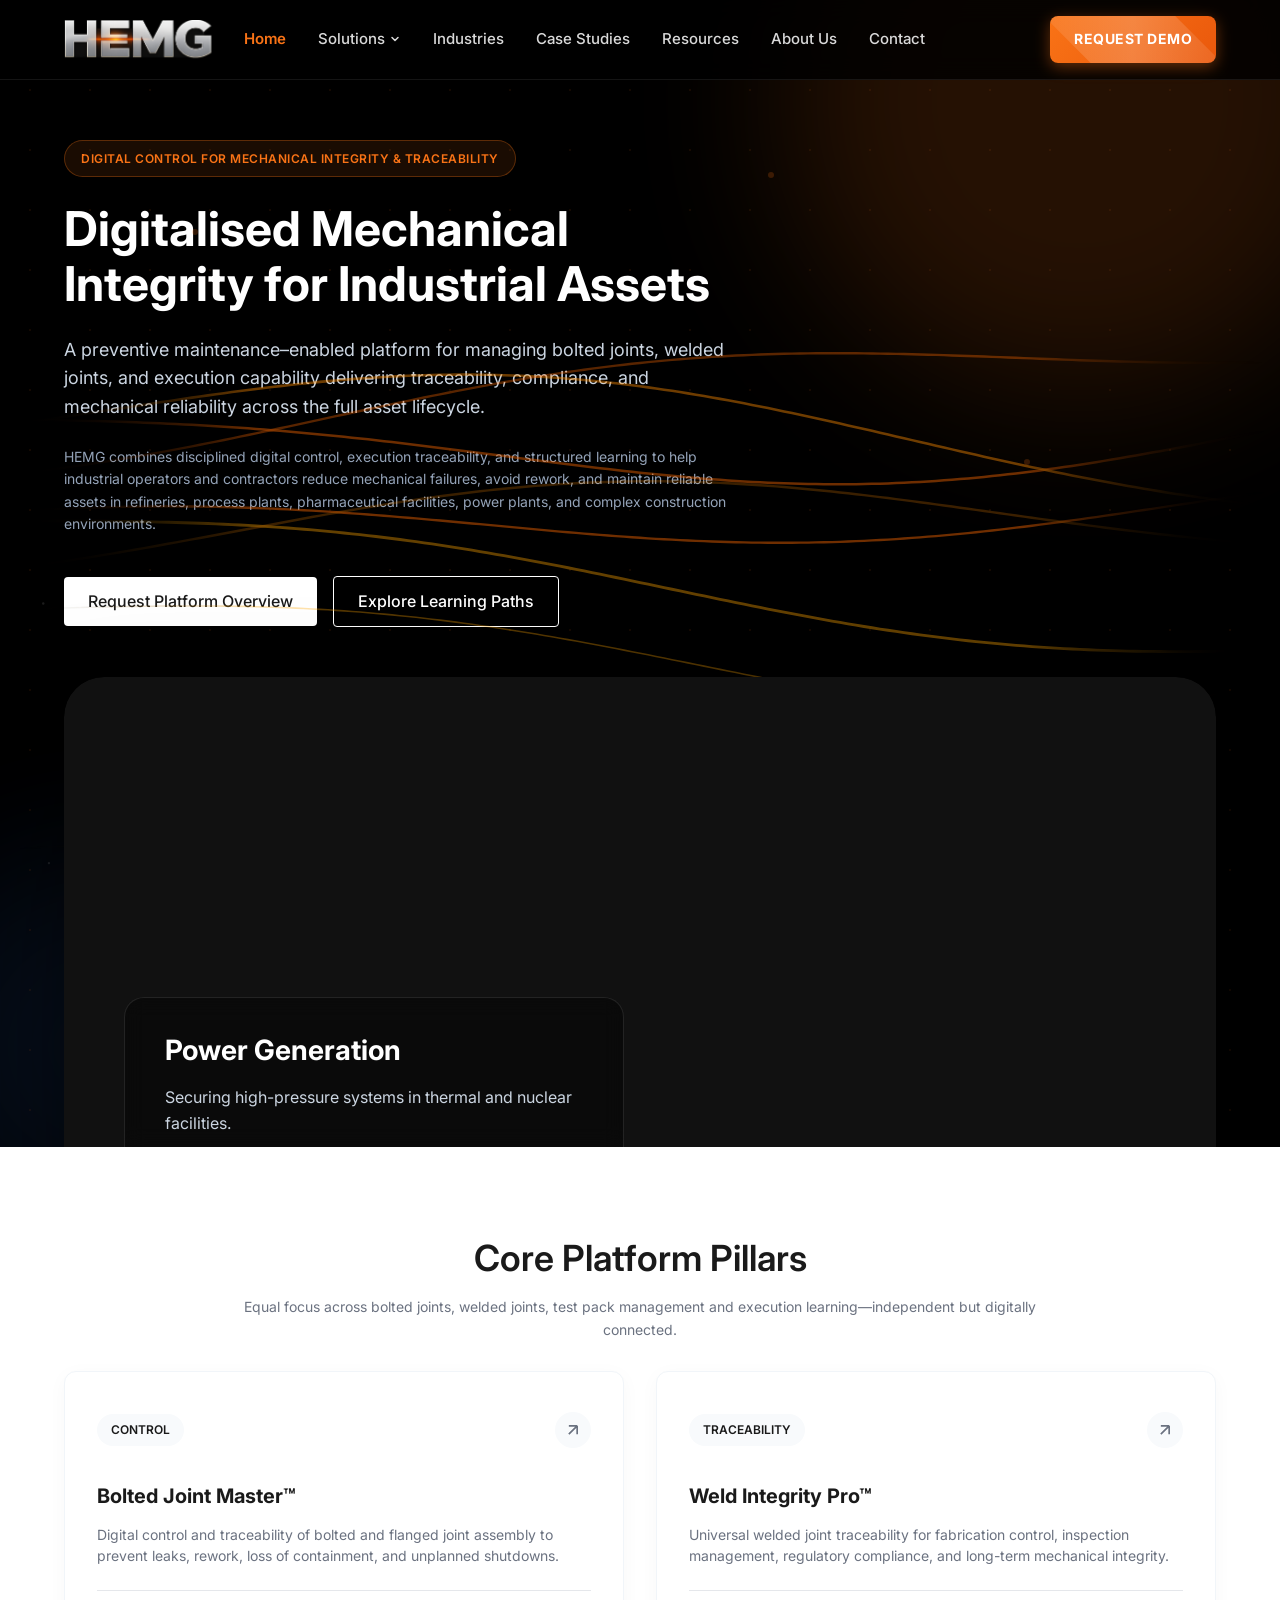
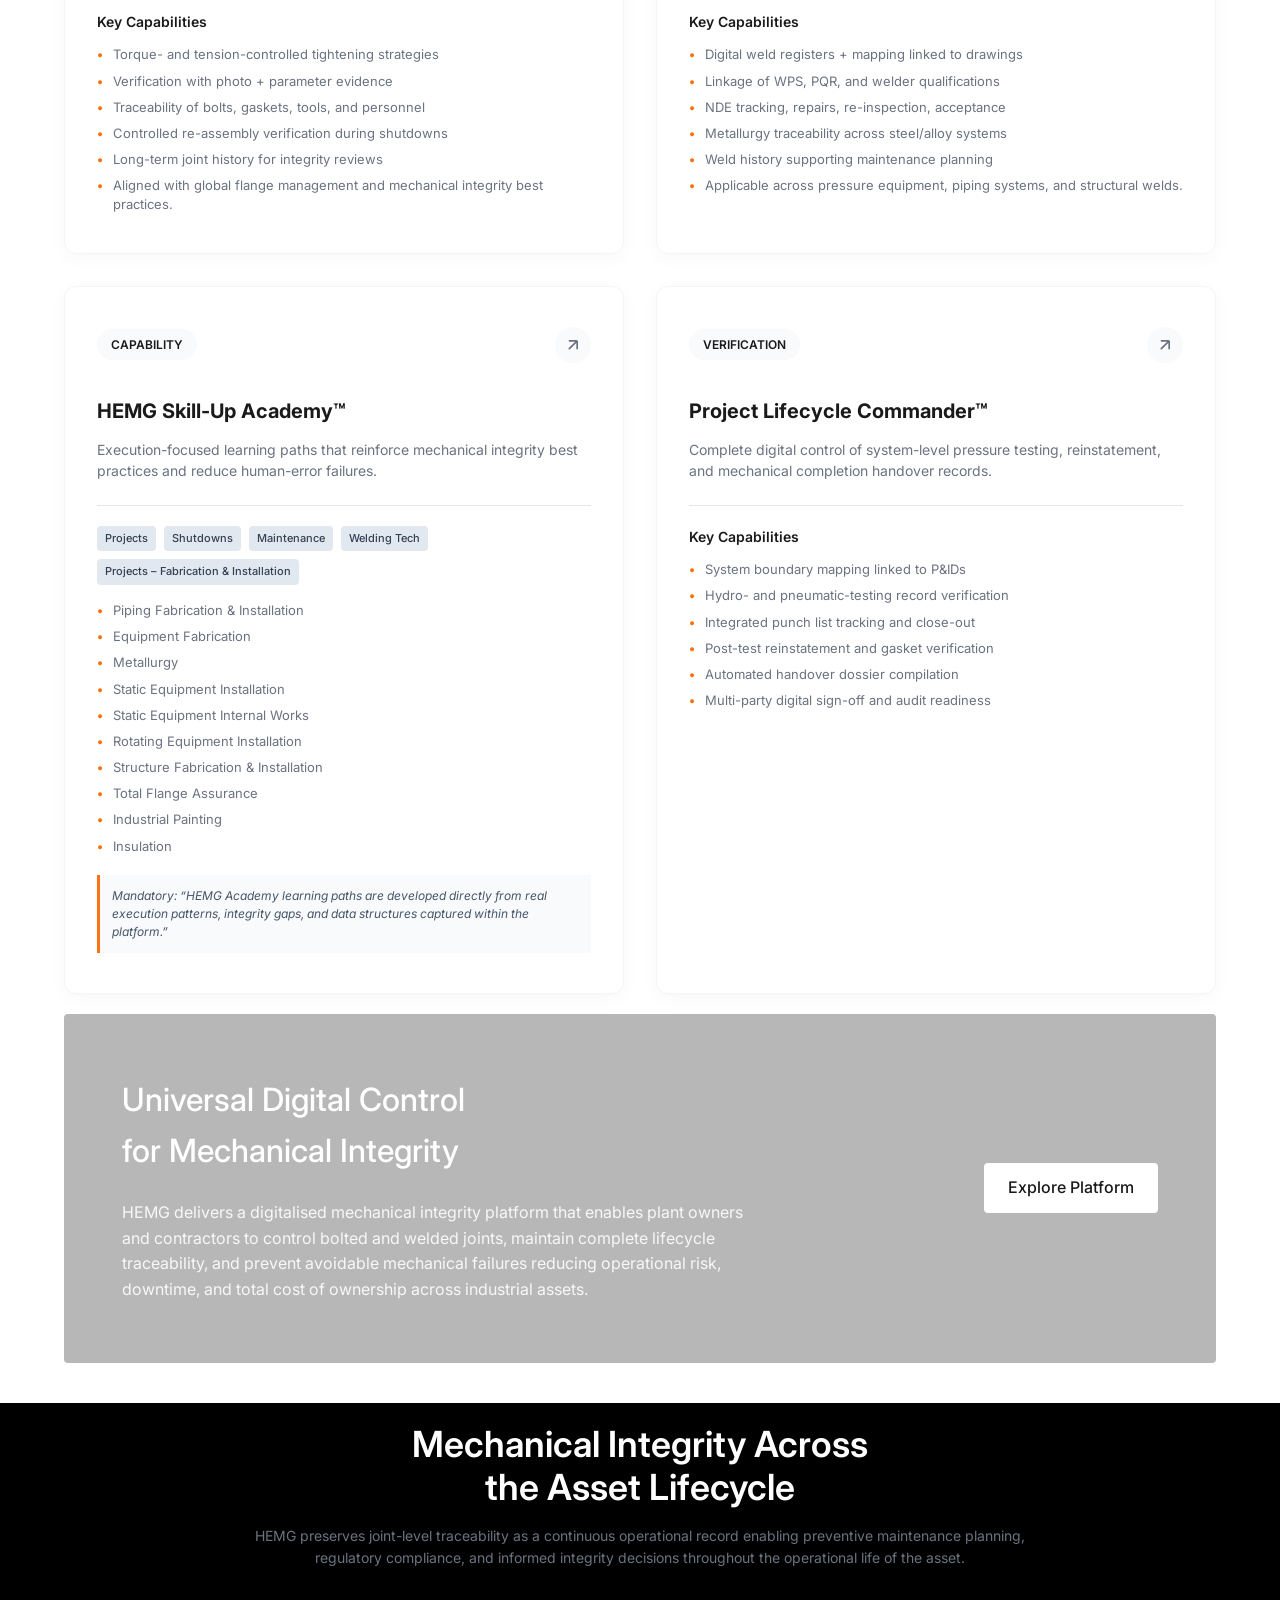
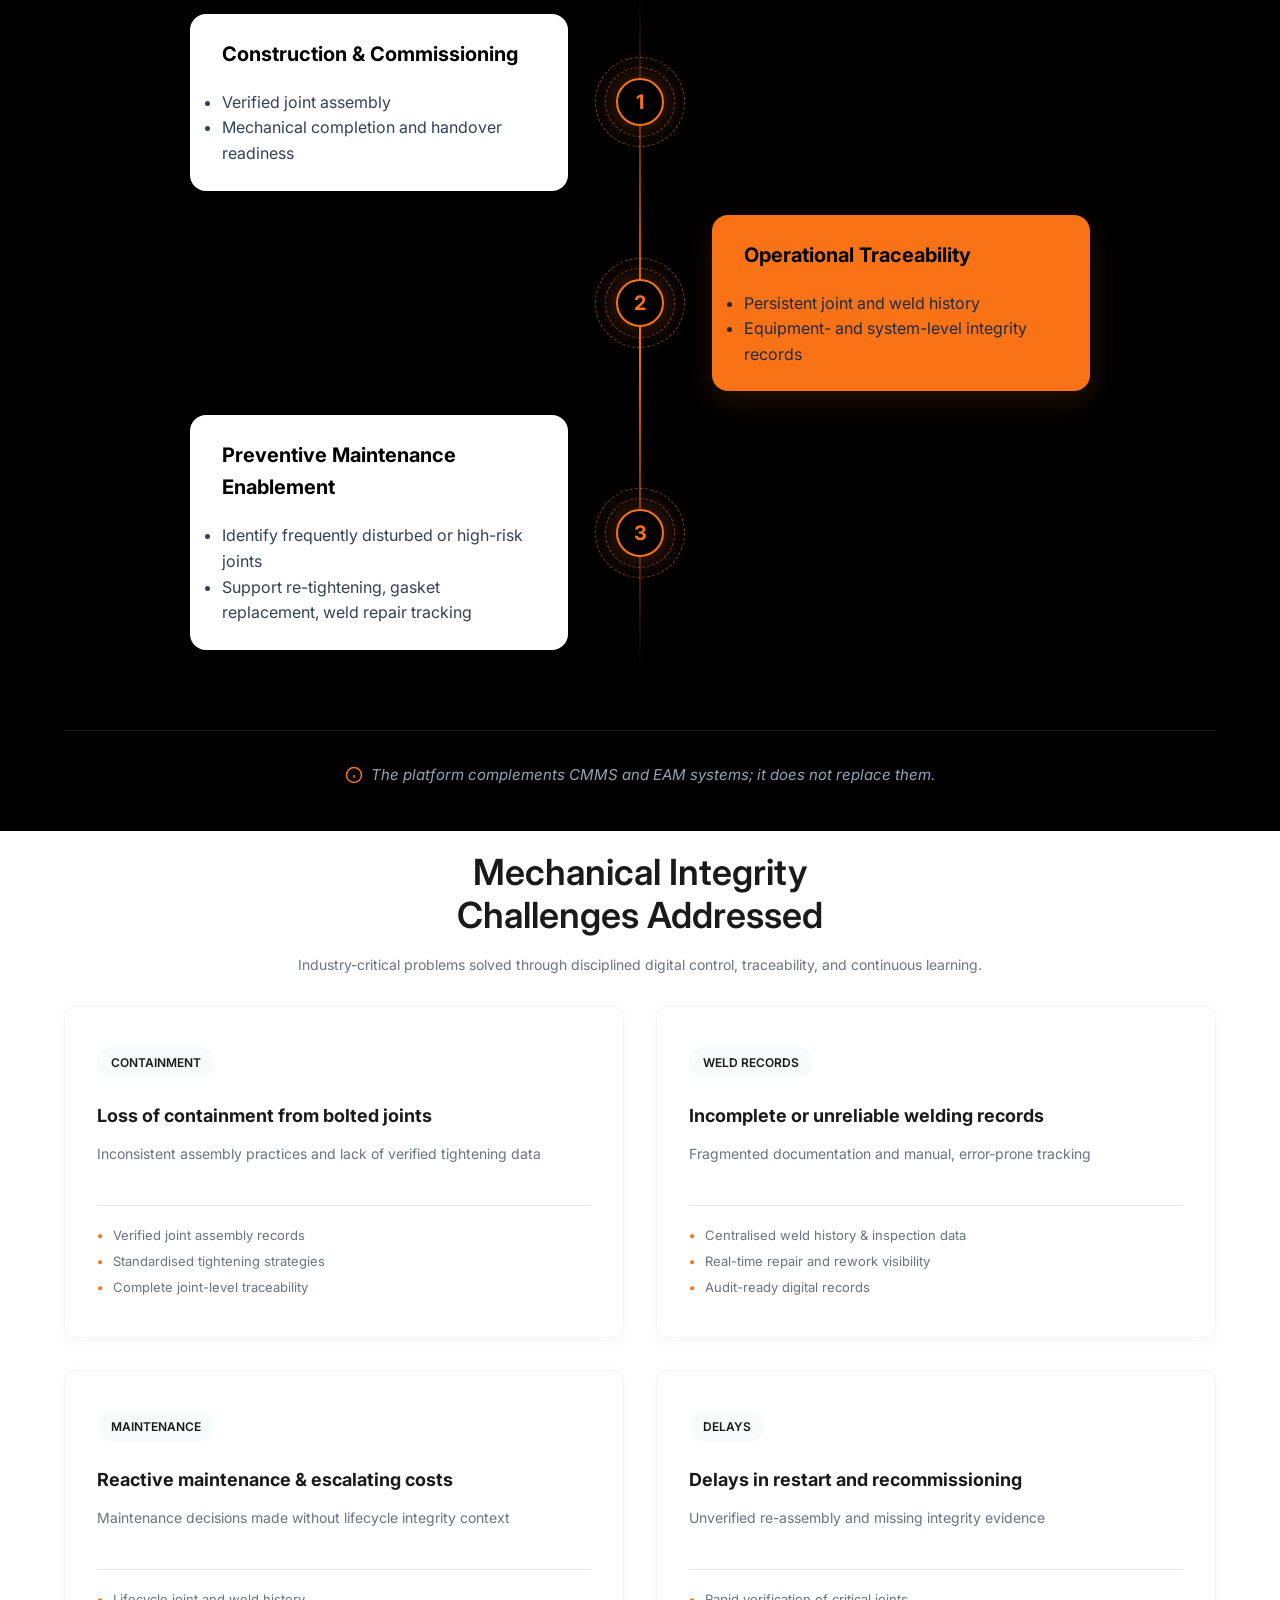
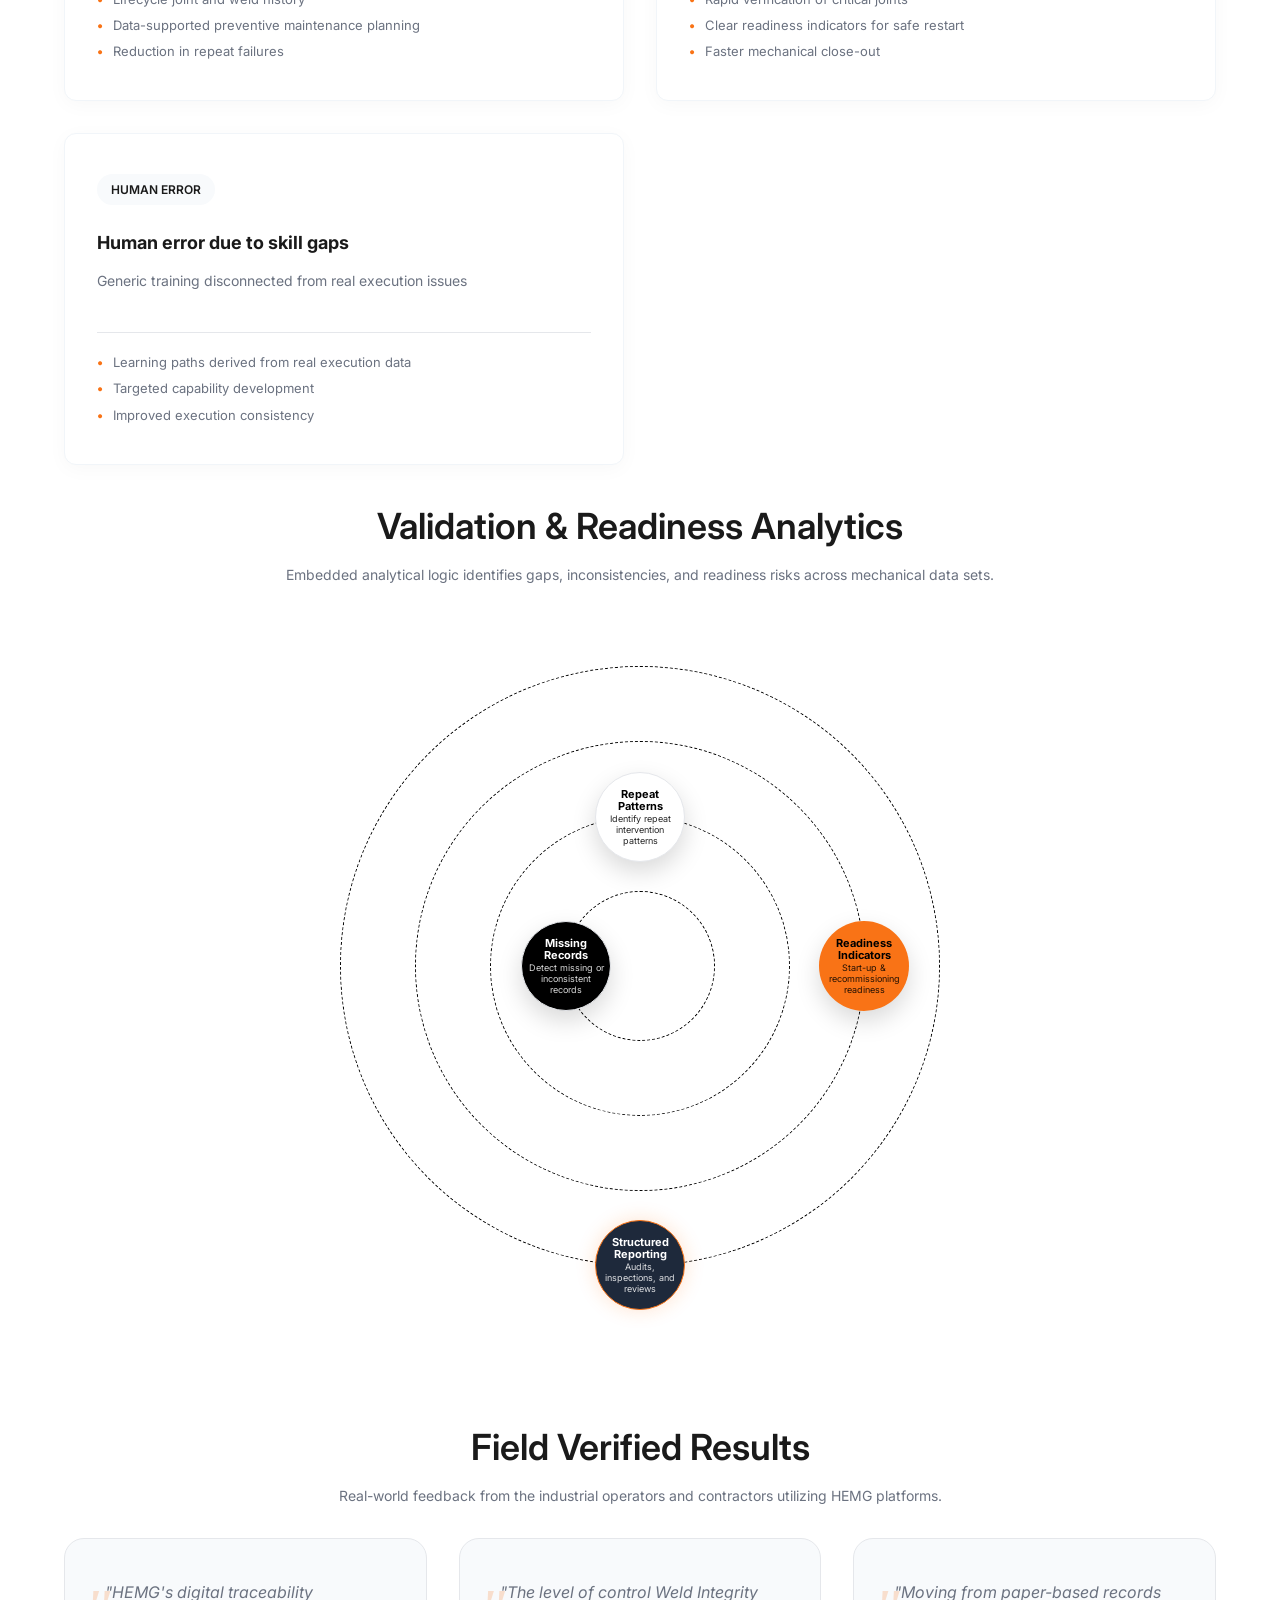
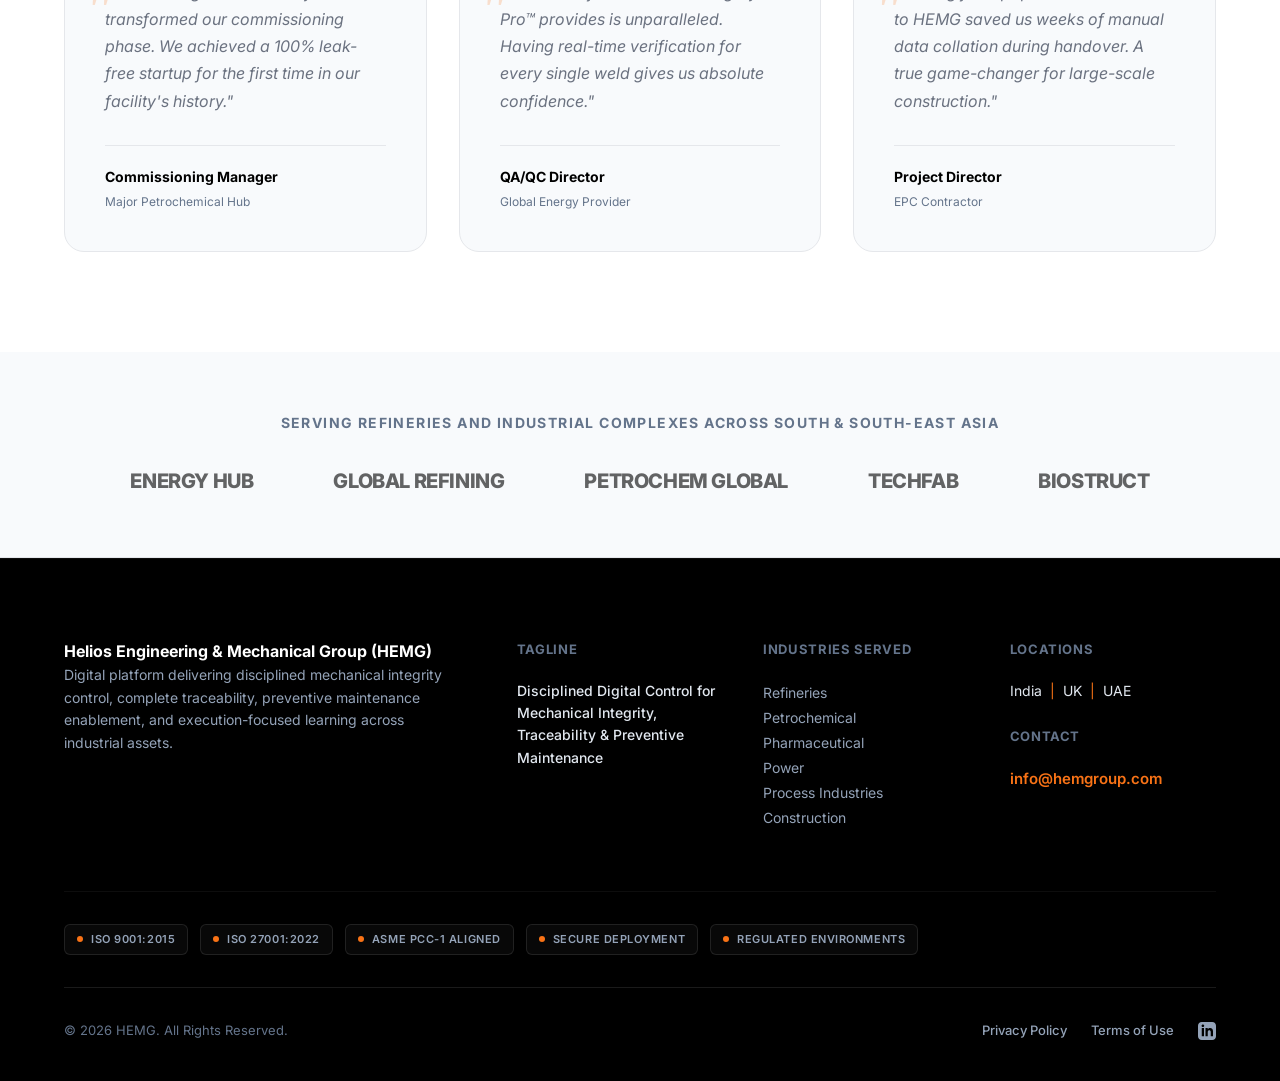
==== commit 9ca8fb64: "feat: add SEO meta descriptions to pages and remove redundant product detail sections" ====
--- a/index.html
+++ b/index.html
@@ -9,6 +9,7 @@
     <link rel="preconnect" href="https://fonts.googleapis.com">
     <link rel="preconnect" href="https://fonts.gstatic.com" crossorigin>
     <link href="https://fonts.googleapis.com/css2?family=Inter:wght@300;400;500;600;700&display=swap" rel="stylesheet">
+    <meta name="description" content="HEMG delivers digitalised mechanical integrity for refineries, petrochemical plants & industrial assets — bolted joints, weld traceability, preventive maintenance.">
 </head>
 
 <body>
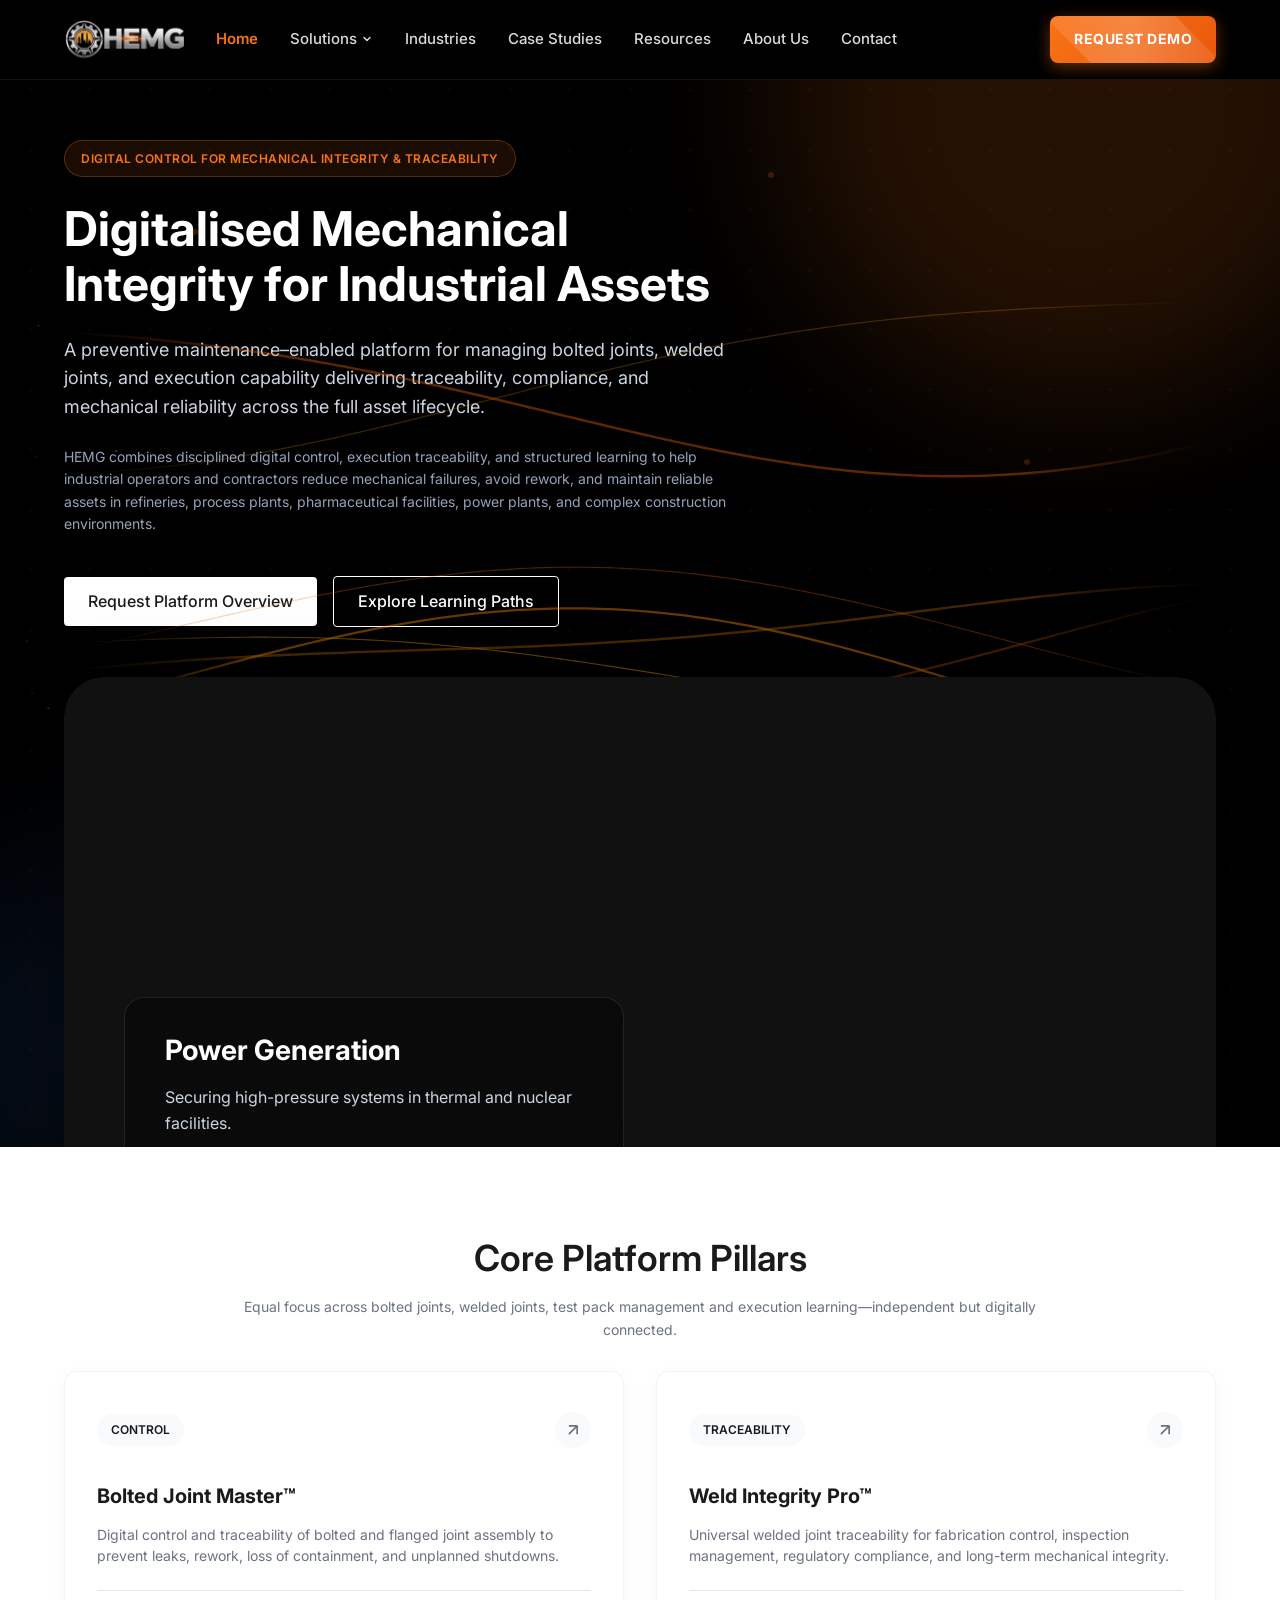
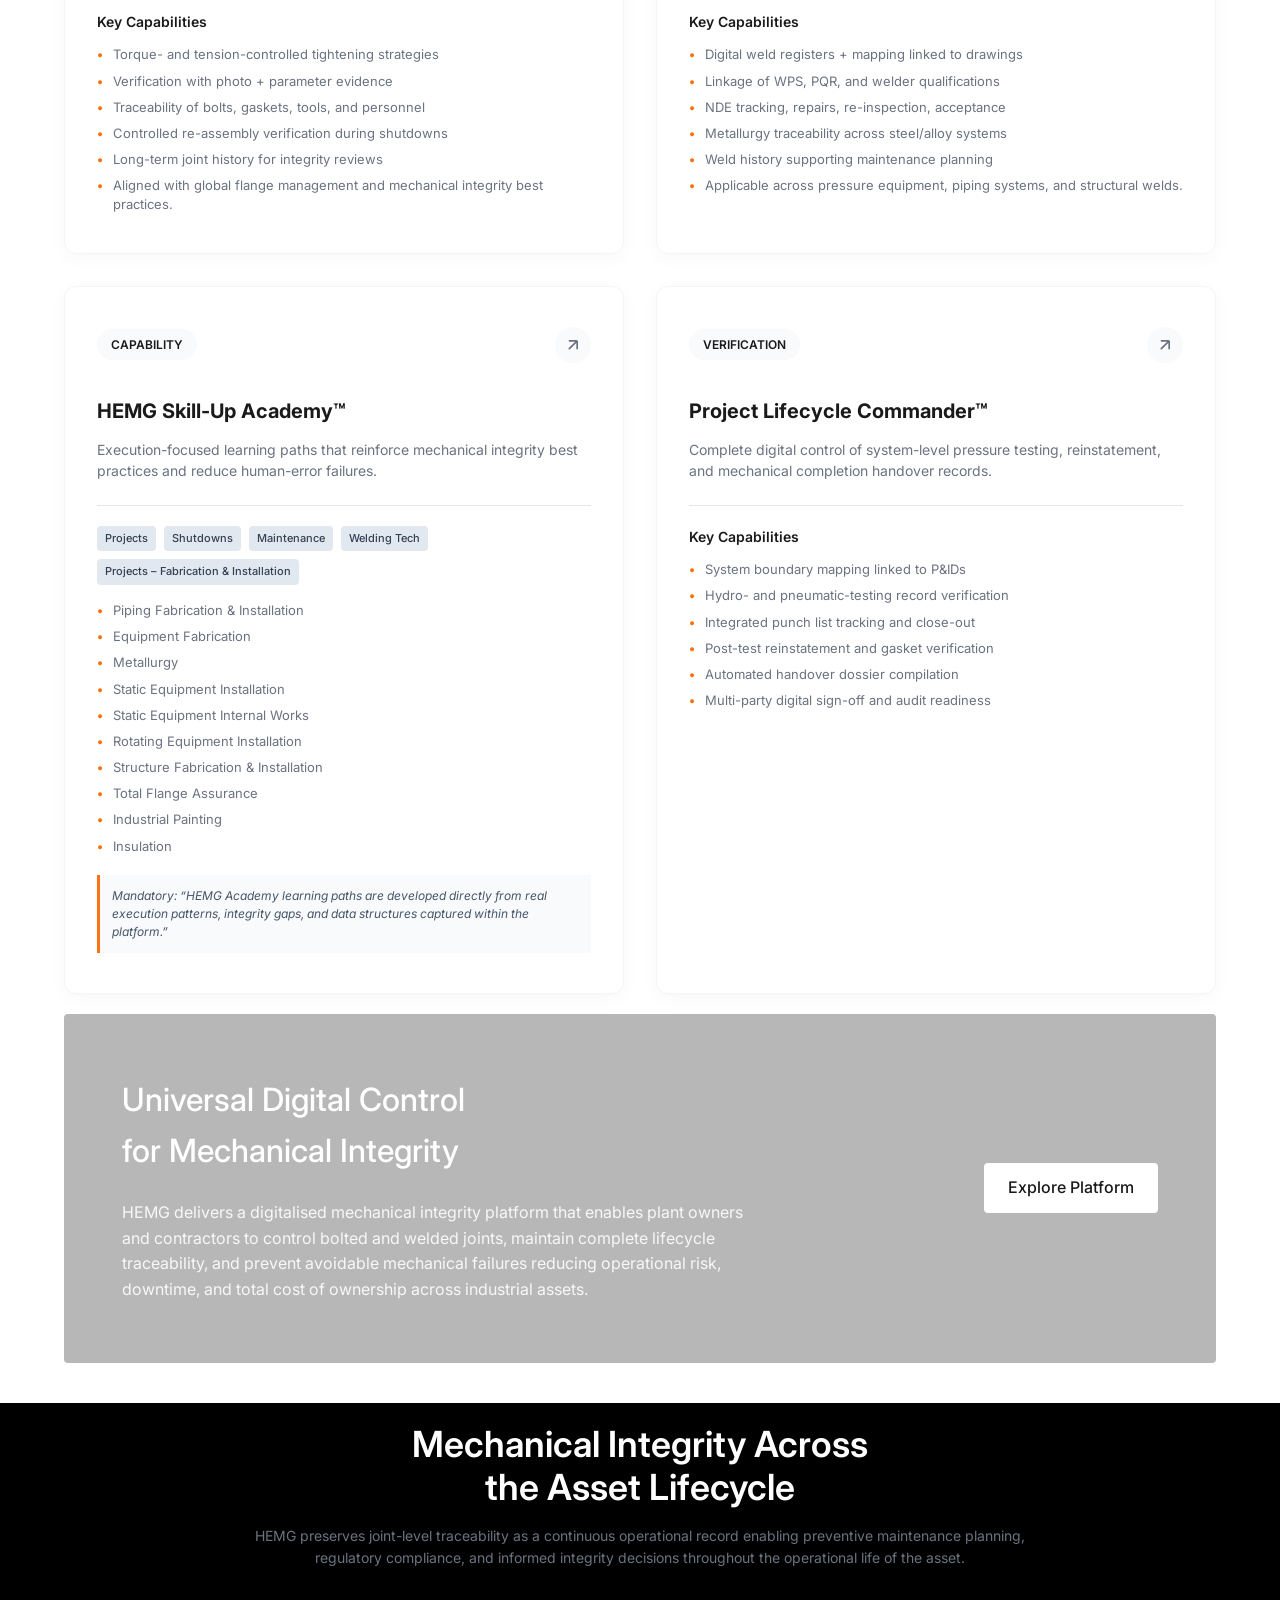
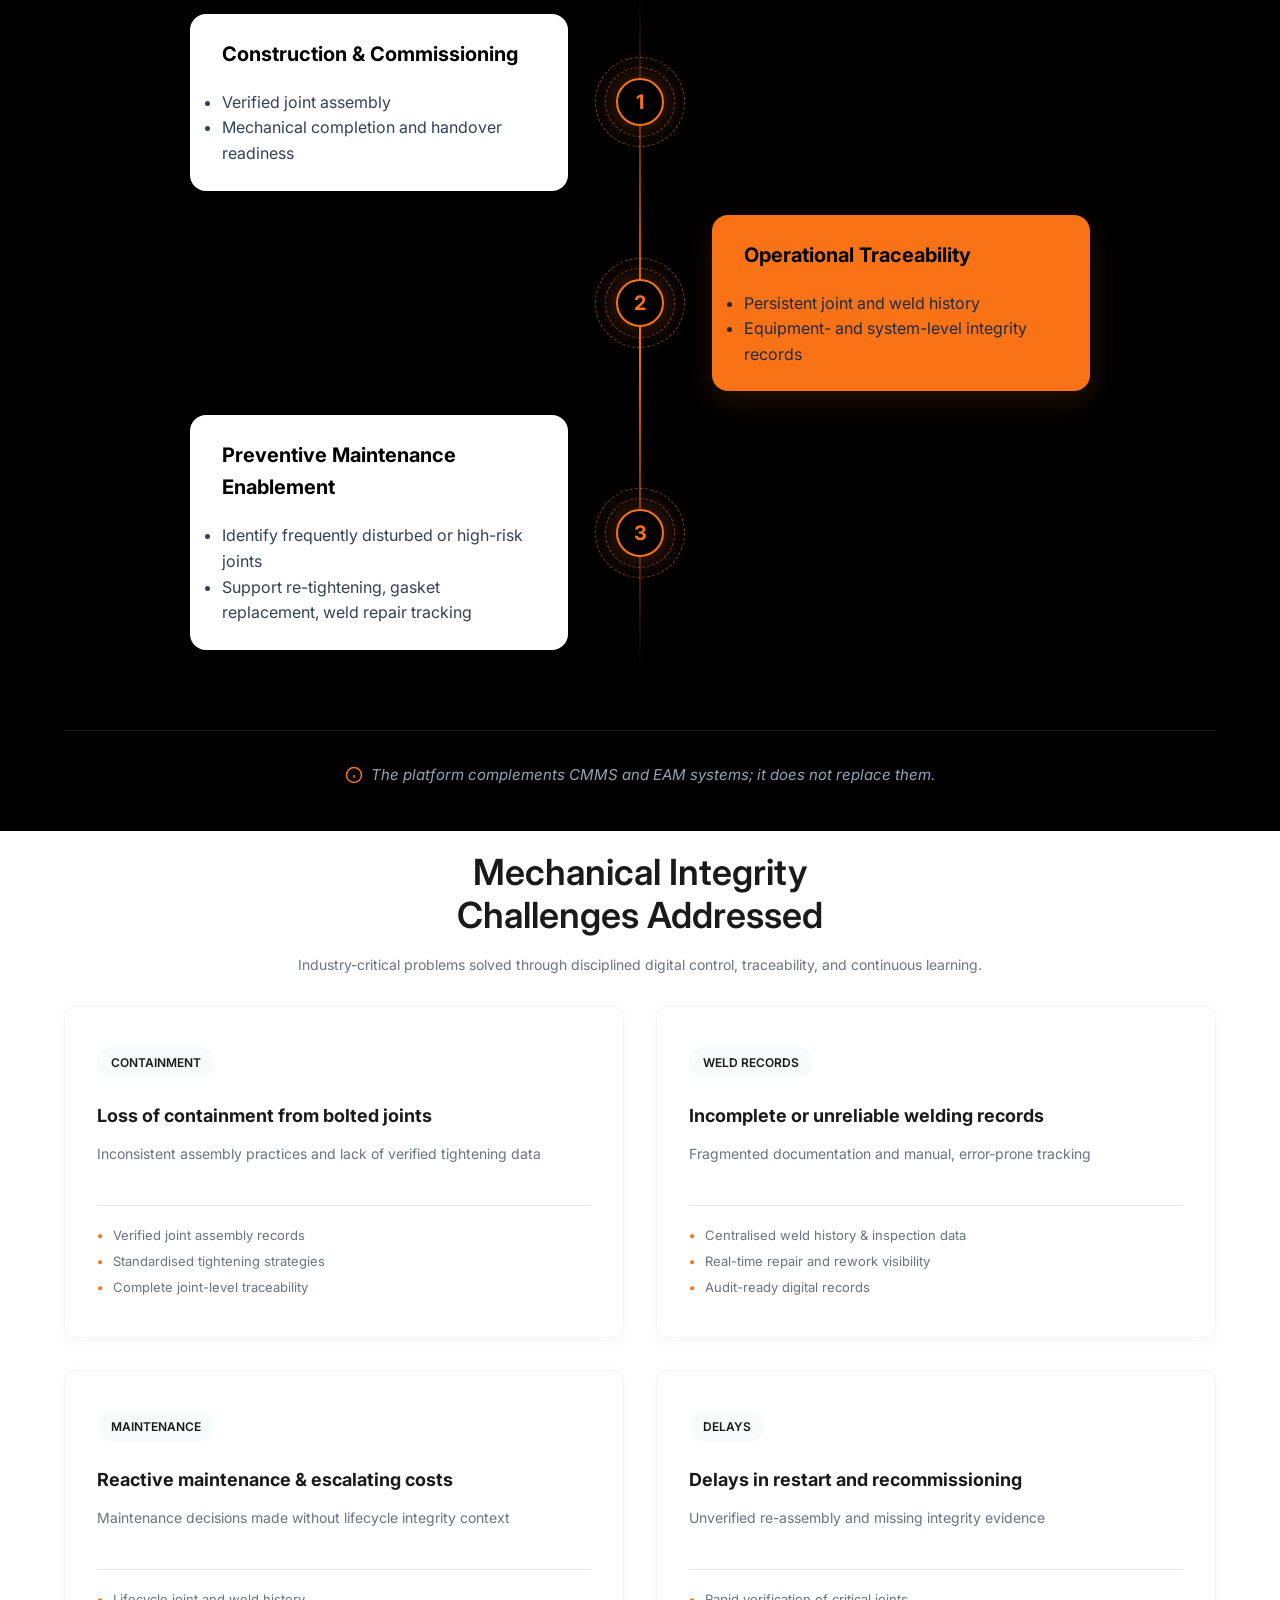
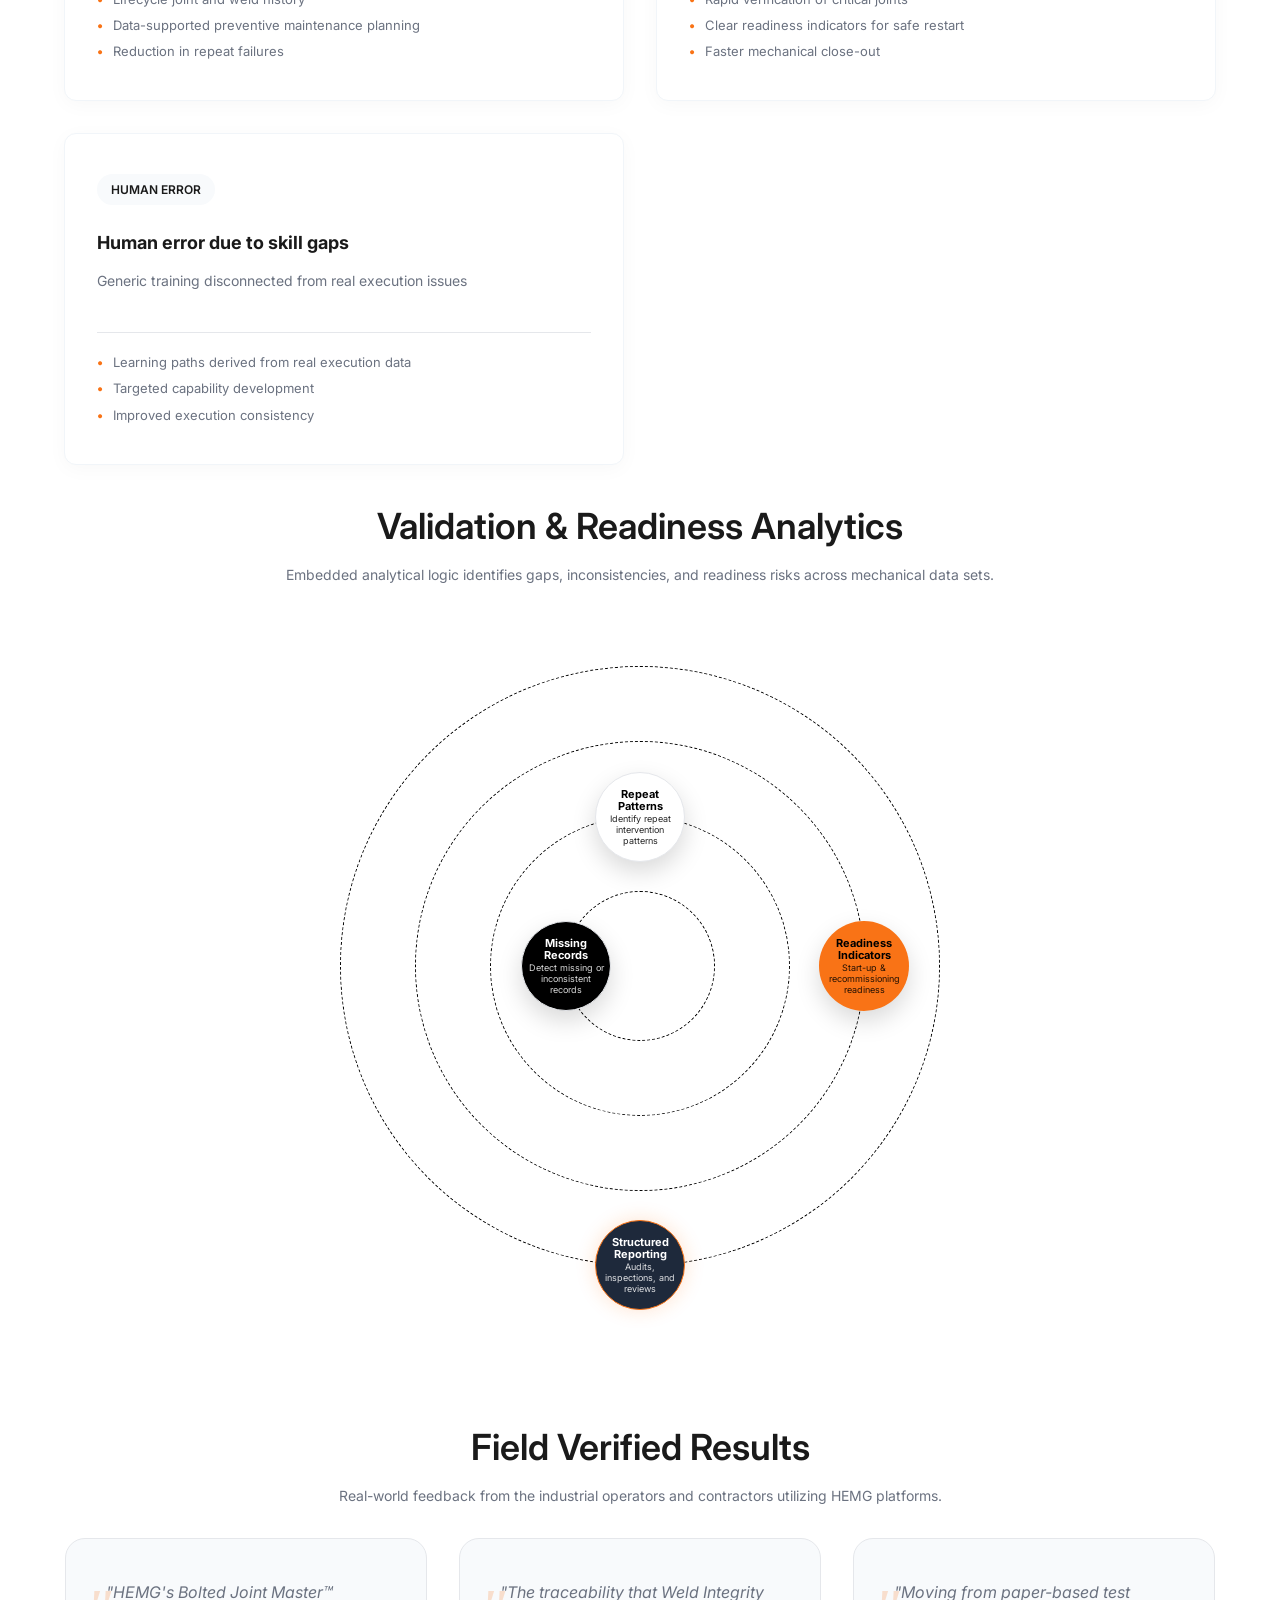
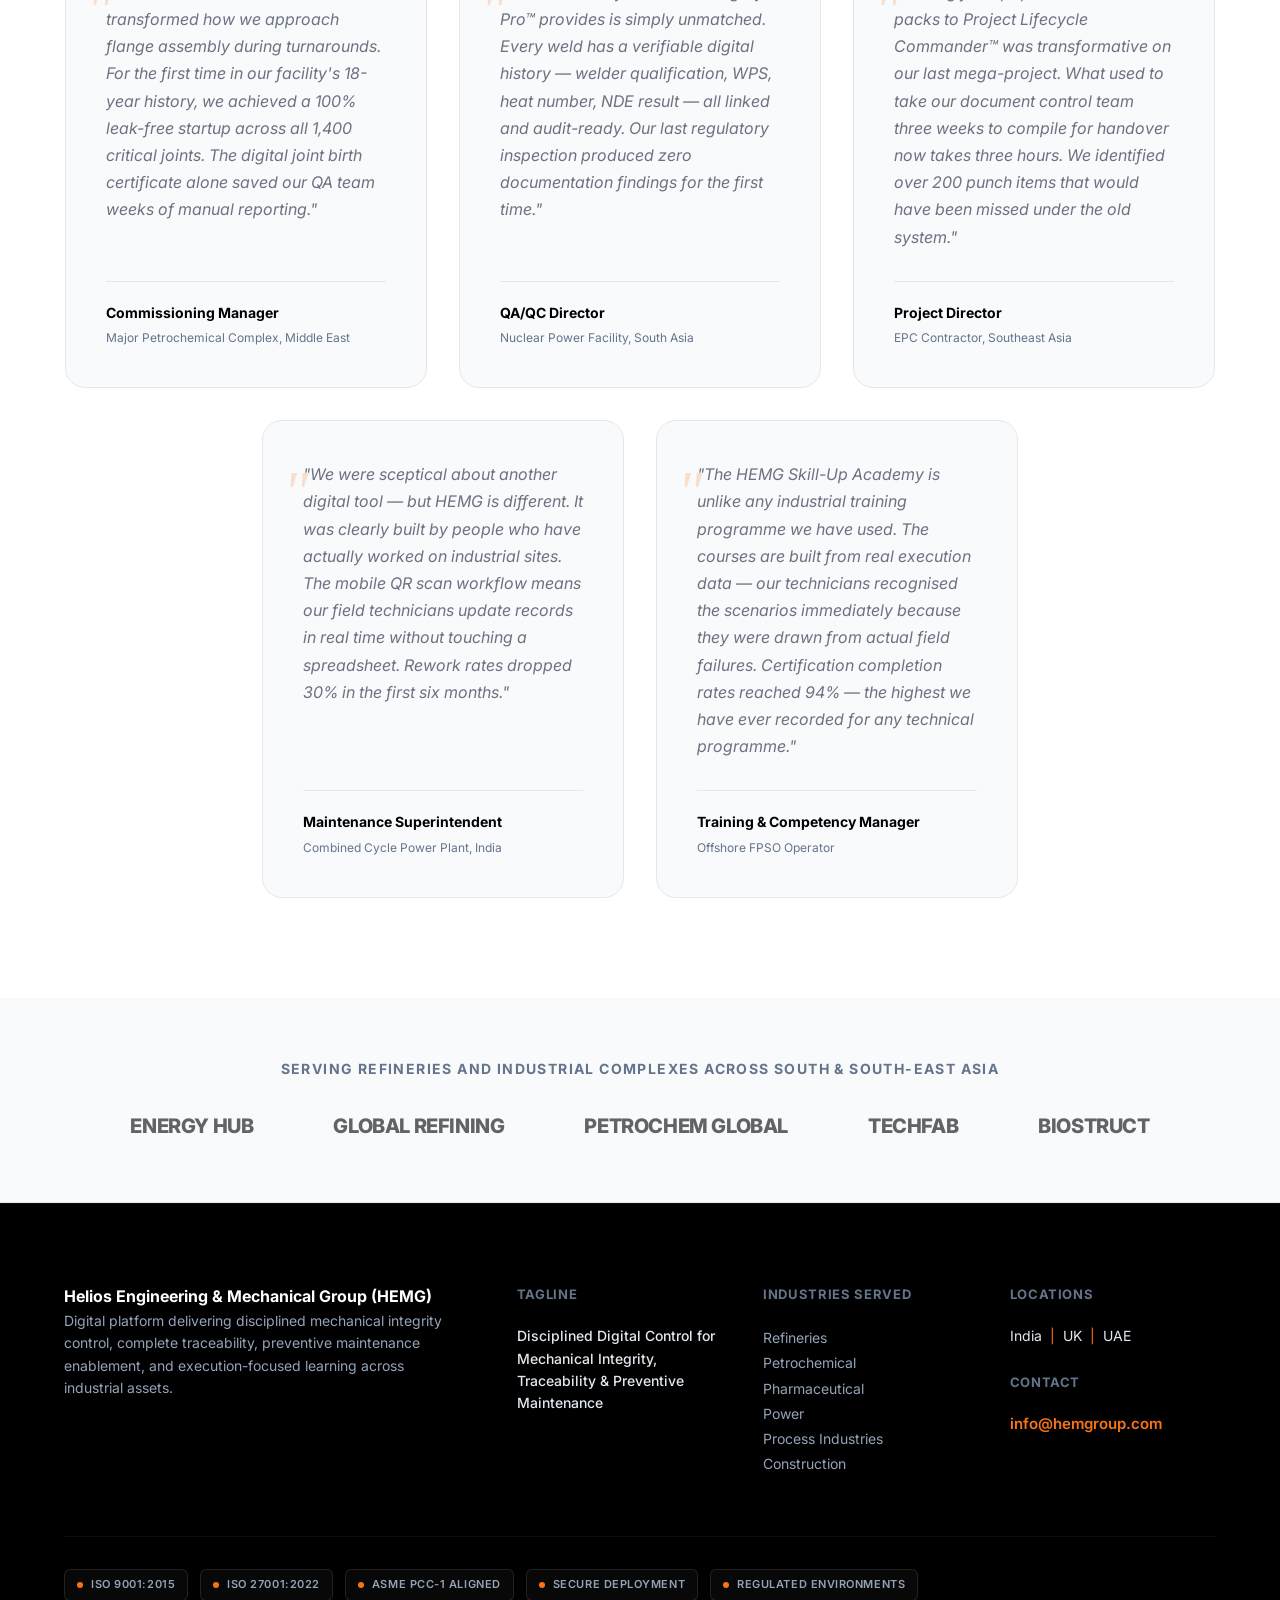
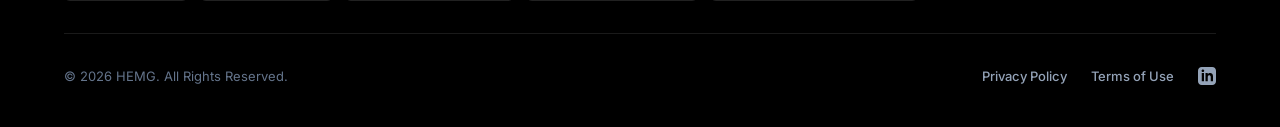
==== commit 25c24dfa: "feat: implement global CSS framework with responsive navigation, dropdown menus, and scroll animatio" ====
--- a/index.html
+++ b/index.html
@@ -20,7 +20,7 @@
             <div class="header-left">
                 <div class="logo">
                     <a href="index.html">
-                        <img src="images/hemg-logo.png" alt="HEM Groups Logo" class="brand-logo">
+                        <img src="images/logo4.png" alt="HEM Groups Logo" class="brand-logo">
                     </a>
                 </div>
                 <nav class="nav-links">
@@ -613,31 +613,51 @@
                 <!-- Testimonial 1 -->
                 <div class="testimonial-card reveal">
                     <div class="testimonial-quote">
-                        "HEMG's digital traceability transformed our commissioning phase. We achieved a 100% leak-free startup for the first time in our facility's history."
+                        "HEMG's Bolted Joint Master™ transformed how we approach flange assembly during turnarounds. For the first time in our facility's 18-year history, we achieved a 100% leak-free startup across all 1,400 critical joints. The digital joint birth certificate alone saved our QA team weeks of manual reporting."
                     </div>
                     <div class="testimonial-author">
                         <span class="testimonial-name">Commissioning Manager</span>
-                        <span class="testimonial-role">Major Petrochemical Hub</span>
+                        <span class="testimonial-role">Major Petrochemical Complex, Middle East</span>
                     </div>
                 </div>
                 <!-- Testimonial 2 -->
                 <div class="testimonial-card reveal">
                     <div class="testimonial-quote">
-                        "The level of control Weld Integrity Pro™ provides is unparalleled. Having real-time verification for every single weld gives us absolute confidence."
+                        "The traceability that Weld Integrity Pro™ provides is simply unmatched. Every weld has a verifiable digital history — welder qualification, WPS, heat number, NDE result — all linked and audit-ready. Our last regulatory inspection produced zero documentation findings for the first time."
                     </div>
                     <div class="testimonial-author">
                         <span class="testimonial-name">QA/QC Director</span>
-                        <span class="testimonial-role">Global Energy Provider</span>
+                        <span class="testimonial-role">Nuclear Power Facility, South Asia</span>
                     </div>
                 </div>
                 <!-- Testimonial 3 -->
                 <div class="testimonial-card reveal">
                     <div class="testimonial-quote">
-                        "Moving from paper-based records to HEMG saved us weeks of manual data collation during handover. A true game-changer for large-scale construction."
+                        "Moving from paper-based test packs to Project Lifecycle Commander™ was transformative on our last mega-project. What used to take our document control team three weeks to compile for handover now takes three hours. We identified over 200 punch items that would have been missed under the old system."
                     </div>
                     <div class="testimonial-author">
                         <span class="testimonial-name">Project Director</span>
-                        <span class="testimonial-role">EPC Contractor</span>
+                        <span class="testimonial-role">EPC Contractor, Southeast Asia</span>
+                    </div>
+                </div>
+                <!-- Testimonial 4 -->
+                <div class="testimonial-card reveal">
+                    <div class="testimonial-quote">
+                        "We were sceptical about another digital tool — but HEMG is different. It was clearly built by people who have actually worked on industrial sites. The mobile QR scan workflow means our field technicians update records in real time without touching a spreadsheet. Rework rates dropped 30% in the first six months."
+                    </div>
+                    <div class="testimonial-author">
+                        <span class="testimonial-name">Maintenance Superintendent</span>
+                        <span class="testimonial-role">Combined Cycle Power Plant, India</span>
+                    </div>
+                </div>
+                <!-- Testimonial 5 -->
+                <div class="testimonial-card reveal">
+                    <div class="testimonial-quote">
+                        "The HEMG Skill-Up Academy is unlike any industrial training programme we have used. The courses are built from real execution data — our technicians recognised the scenarios immediately because they were drawn from actual field failures. Certification completion rates reached 94% — the highest we have ever recorded for any technical programme."
+                    </div>
+                    <div class="testimonial-author">
+                        <span class="testimonial-name">Training & Competency Manager</span>
+                        <span class="testimonial-role">Offshore FPSO Operator</span>
                     </div>
                 </div>
             </div>
--- a/css/styles.css
+++ b/css/styles.css
@@ -116,7 +116,7 @@
 
 /* Header */
 .header {
-    background-color: rgba(0, 0, 0, 0.82);
+    background-color: black;
     backdrop-filter: blur(12px);
     -webkit-backdrop-filter: blur(12px);
     height: 80px;
@@ -1961,10 +1961,15 @@
 .contact-info-card {
     background-color: white;
     padding: 60px;
-    border-radius: 24px;
+    border-radius: 32px;
     border: 1px solid var(--border-gray);
-    box-shadow: 0 40px 80px rgba(0, 0, 0, 0.03);
+    box-shadow: 0 25px 50px -12px rgba(0, 0, 0, 0.04);
     height: 100%;
+    transition: all 0.3s ease;
+}
+
+.contact-info-card:hover {
+    box-shadow: 0 40px 80px -15px rgba(0, 0, 0, 0.08);
 }
 
 .contact-info-card h2 {
@@ -2023,11 +2028,25 @@
 }
 
 .contact-form-container {
-    background-color: #000000;
+    background: linear-gradient(145deg, #0f172a 0%, #000000 100%);
     padding: 60px;
-    border-radius: 24px;
+    border-radius: 32px;
     color: var(--text-white);
-    border: 1px solid rgba(255, 255, 255, 0.1);
+    border: 1px solid rgba(255, 255, 255, 0.08);
+    box-shadow: 0 50px 100px -20px rgba(0, 0, 0, 0.4);
+    position: relative;
+    overflow: hidden;
+}
+
+.contact-form-container::after {
+    content: '';
+    position: absolute;
+    top: -20%;
+    right: -10%;
+    width: 300px;
+    height: 300px;
+    background: radial-gradient(circle, rgba(249, 115, 22, 0.05) 0%, transparent 70%);
+    pointer-events: none;
 }
 
 .form-grid {
@@ -2067,6 +2086,11 @@
     transition: all 0.3s ease;
 }
 
+.form-input option {
+    color: #000000;
+    background-color: #ffffff;
+}
+
 .form-input::placeholder {
     color: #475569;
 }
@@ -2629,6 +2653,29 @@
     .case-studies-main-grid {
         grid-template-columns: 1fr;
     }
+}
+
+.case-quote {
+    margin-top: 24px;
+    padding-top: 20px;
+    border-top: 1px dashed var(--border-gray);
+    font-style: italic;
+}
+
+.case-quote p {
+    font-size: 13px !important;
+    line-height: 1.5 !important;
+    color: var(--primary-dark) !important;
+    margin-bottom: 12px !important;
+}
+
+.case-quote-author {
+    display: block;
+    font-size: 11px;
+    font-weight: 700;
+    color: var(--text-gray);
+    text-transform: uppercase;
+    letter-spacing: 0.05em;
 }
 
 .resources-grid {
@@ -2794,8 +2841,9 @@
 }
 
 .testimonials-grid {
-    display: grid;
-    grid-template-columns: repeat(3, 1fr);
+    display: flex;
+    flex-wrap: wrap;
+    justify-content: center;
     gap: 32px;
 }
 
@@ -2807,6 +2855,8 @@
     display: flex;
     flex-direction: column;
     justify-content: space-between;
+    width: calc(33.333% - 22px);
+    min-width: 300px;
 }
 
 .testimonial-quote {
@@ -2848,15 +2898,15 @@
     color: #64748b;
 }
 
-@media (max-width: 992px) {
-    .testimonials-grid {
-        grid-template-columns: repeat(2, 1fr);
+@media (max-width: 1100px) {
+    .testimonial-card {
+        width: calc(50% - 16px);
     }
 }
 
 @media (max-width: 768px) {
-    .testimonials-grid {
-        grid-template-columns: 1fr;
+    .testimonial-card {
+        width: 100%;
     }
 }
 
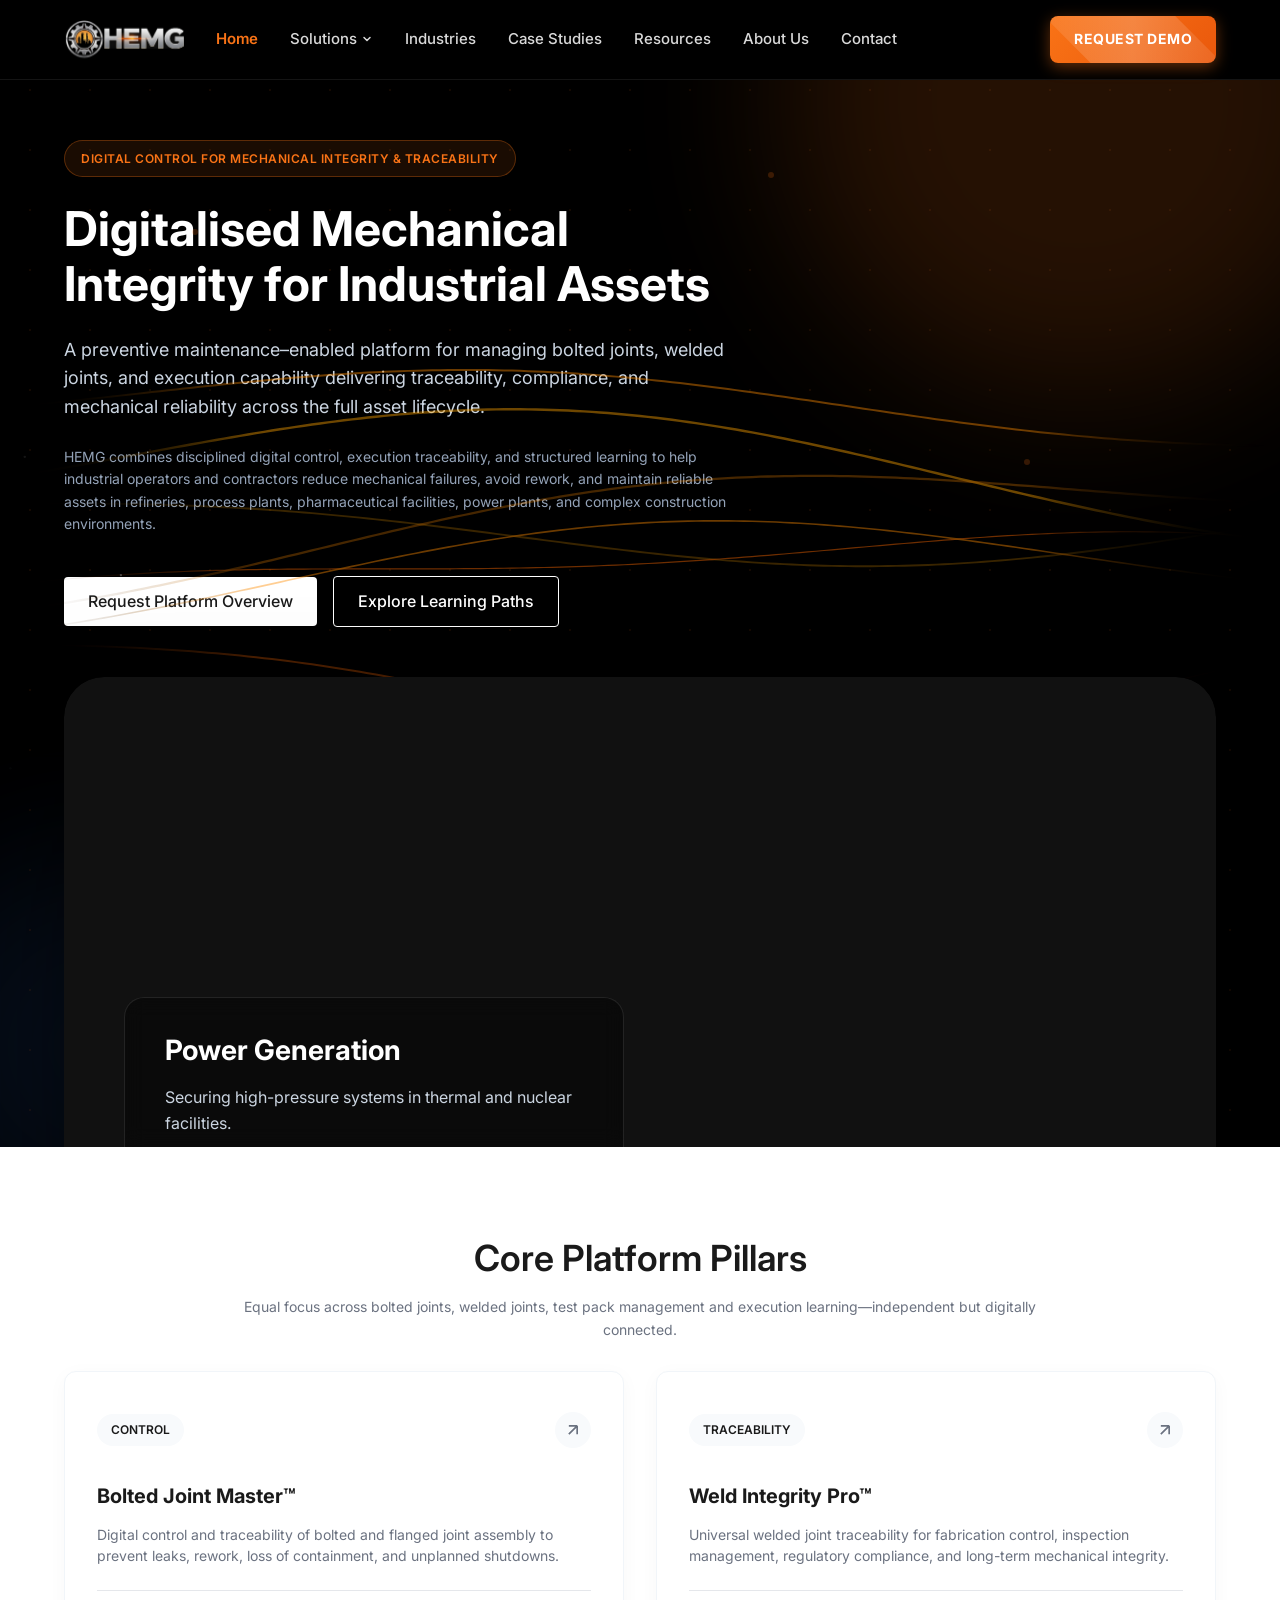
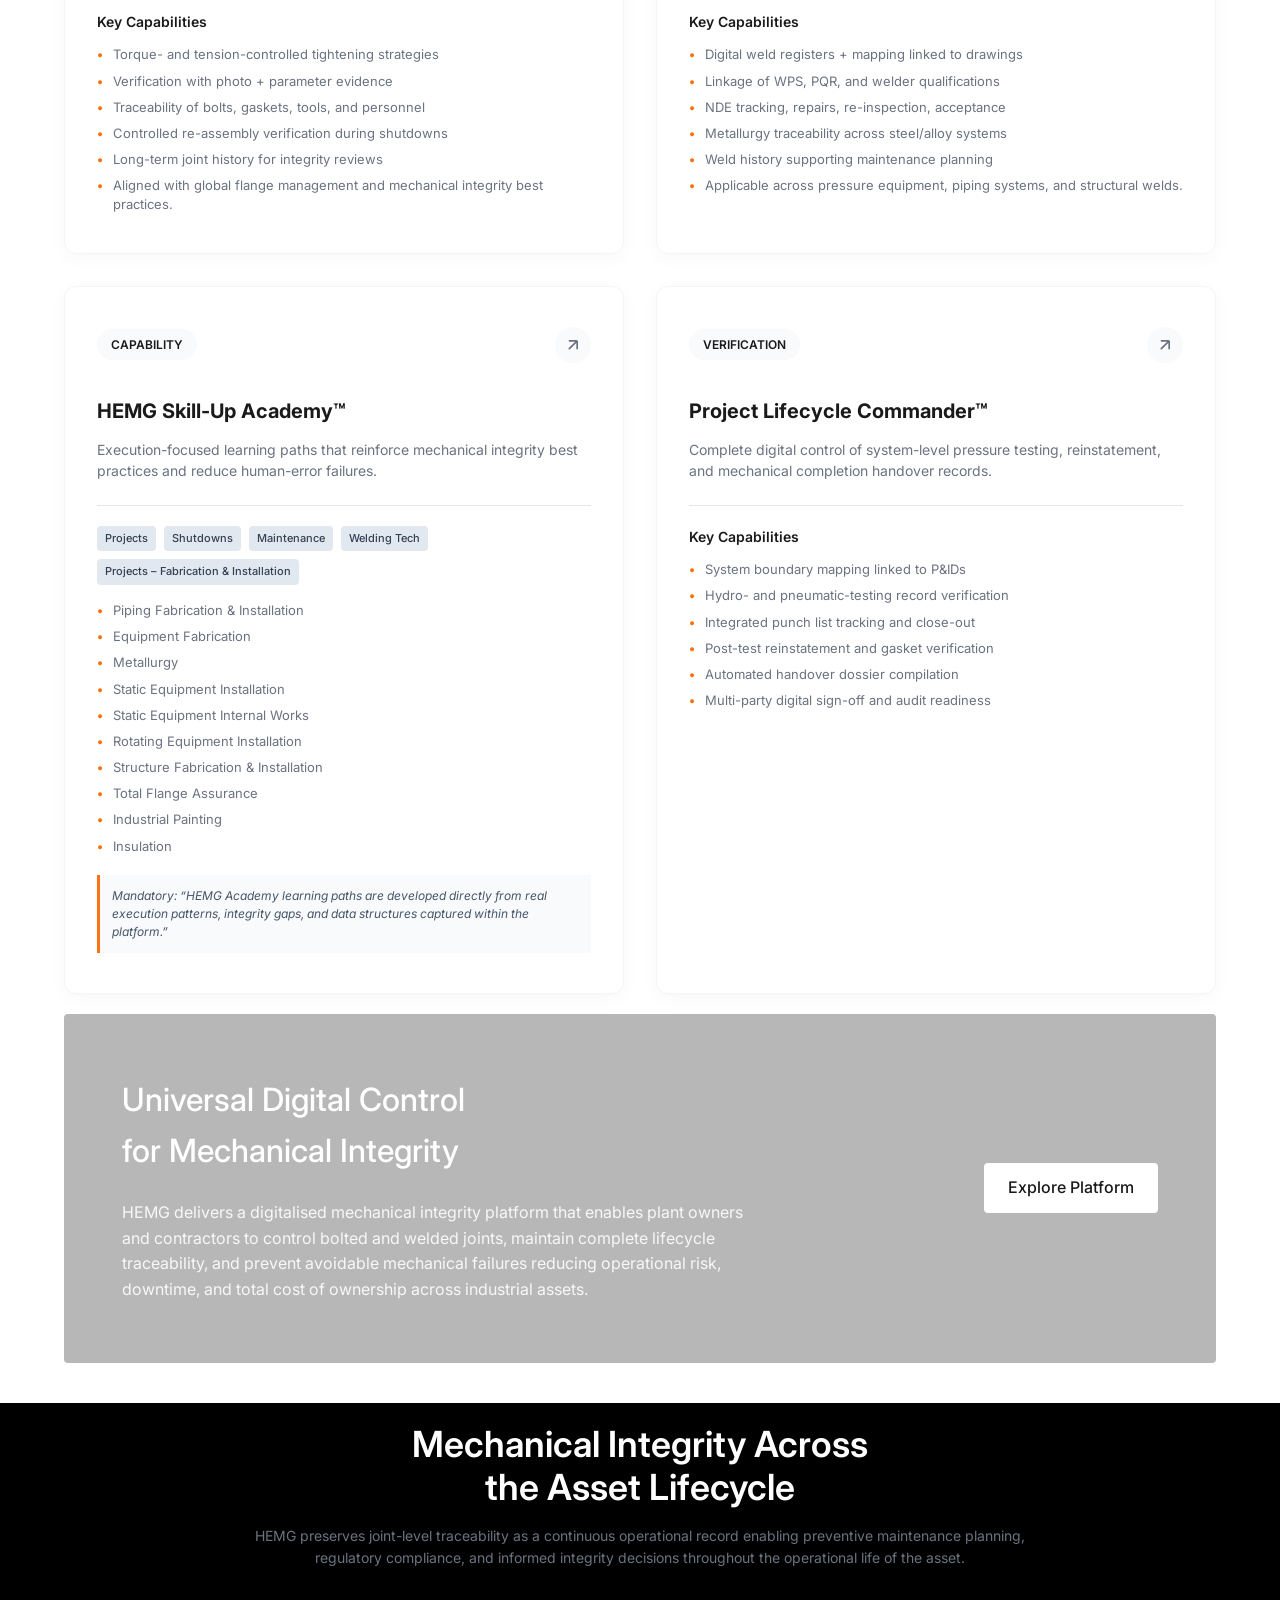
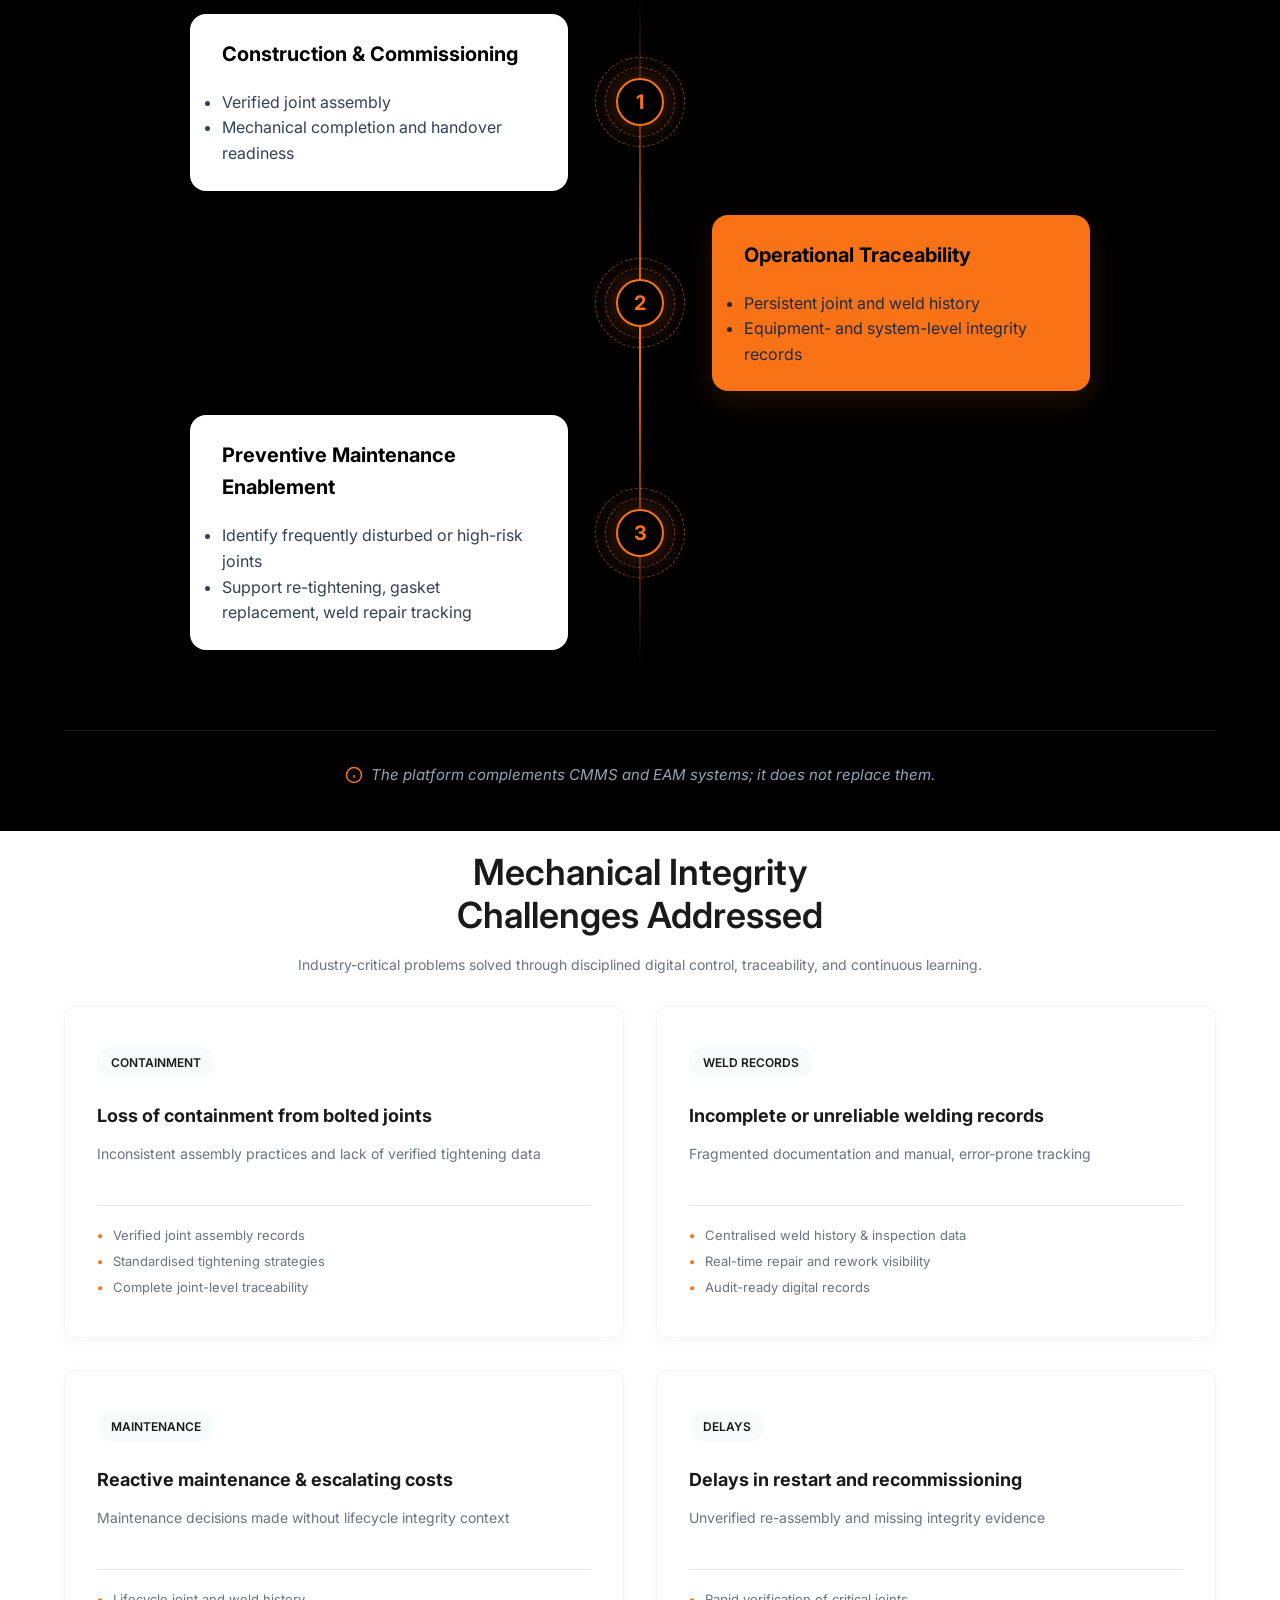
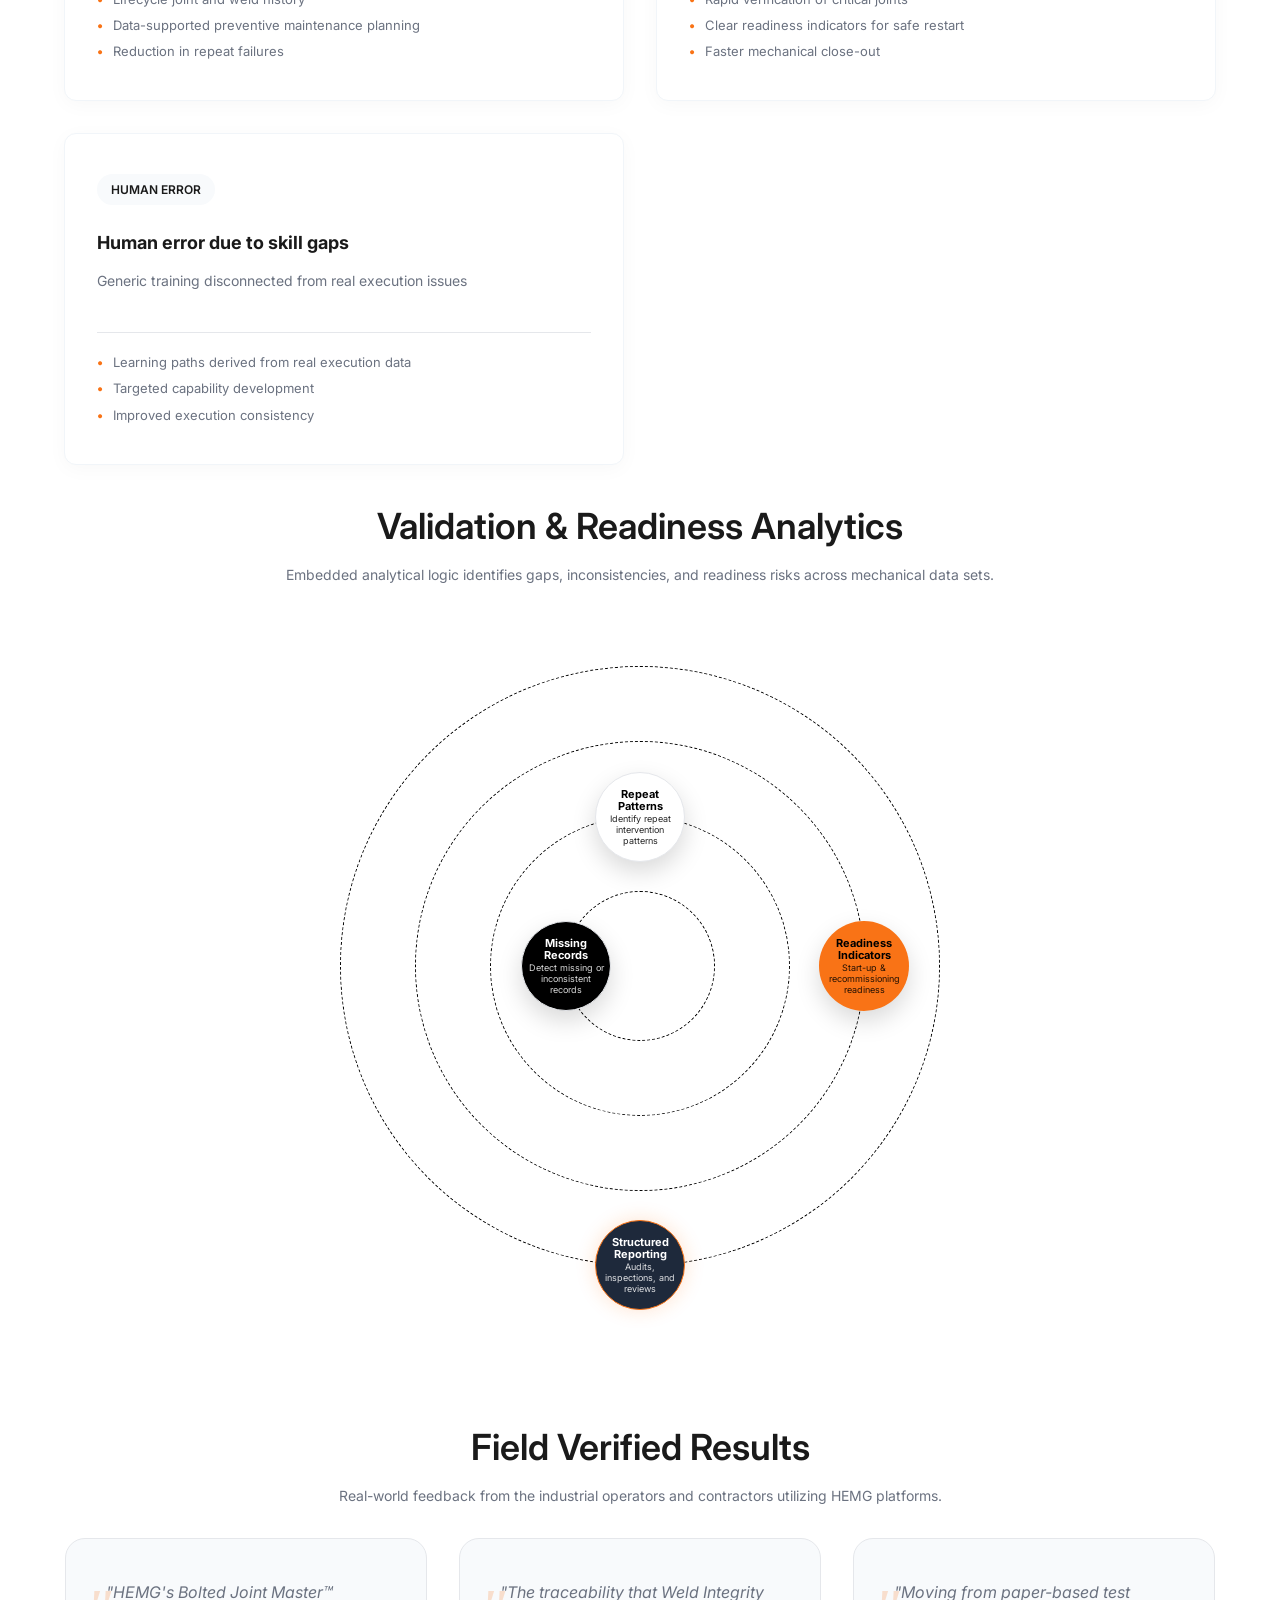
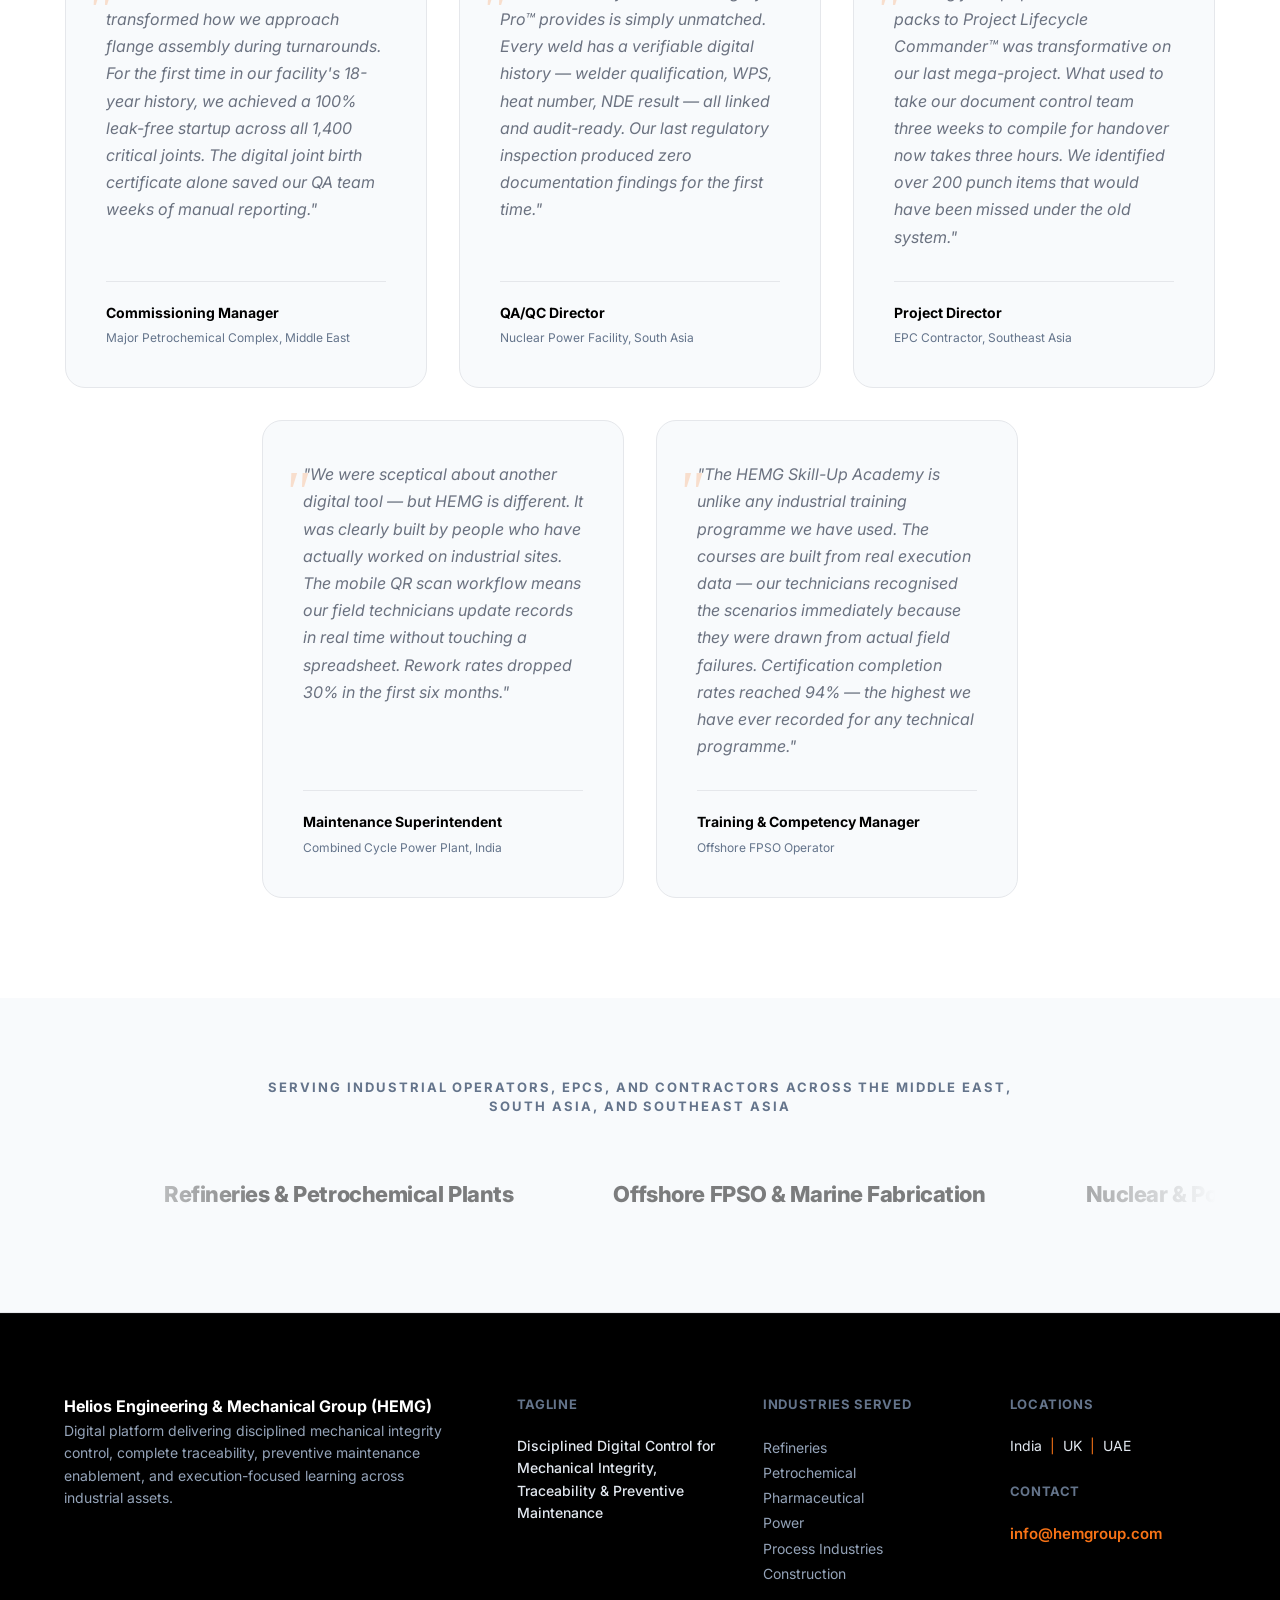
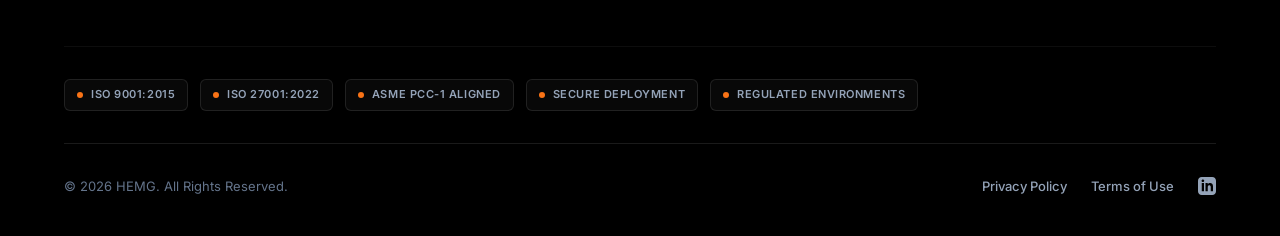
==== commit 8849090d: "feat: replace static industry reach list with an animated infinite ticker and add global site styles" ====
--- a/index.html
+++ b/index.html
@@ -668,13 +668,27 @@
     <section class="industry-reach-strip">
         <div class="container">
             <div class="reach-container reveal">
-                <span class="reach-label">Serving refineries and industrial complexes across South & South-East Asia</span>
-                <div class="reach-logos">
-                    <div class="reach-logo-item">ENERGY HUB</div>
-                    <div class="reach-logo-item">GLOBAL REFINING</div>
-                    <div class="reach-logo-item">PETROCHEM GLOBAL</div>
-                    <div class="reach-logo-item">TECHFAB</div>
-                    <div class="reach-logo-item">BIOSTRUCT</div>
+                <span class="reach-label">Serving industrial operators, EPCs, and contractors across the Middle East, South Asia, and Southeast Asia</span>
+                <div class="ticker-wrapper">
+                    <div class="ticker-content">
+                        <div class="reach-logo-item">Refineries & Petrochemical Plants</div>
+                        <div class="reach-logo-item">Offshore FPSO & Marine Fabrication</div>
+                        <div class="reach-logo-item">Nuclear & Power Generation</div>
+                        <div class="reach-logo-item">Pharmaceutical & Biotech Manufacturing</div>
+                        <div class="reach-logo-item">EPC & Construction Contractors</div>
+                        <div class="reach-logo-item">Water & Desalination Plants</div>
+                        <div class="reach-logo-item">Semiconductor Facilities</div>
+                        <div class="reach-logo-item">Onshore Oil & Gas Operations</div>
+                        <!-- Duplicated for seamless loop -->
+                        <div class="reach-logo-item">Refineries & Petrochemical Plants</div>
+                        <div class="reach-logo-item">Offshore FPSO & Marine Fabrication</div>
+                        <div class="reach-logo-item">Nuclear & Power Generation</div>
+                        <div class="reach-logo-item">Pharmaceutical & Biotech Manufacturing</div>
+                        <div class="reach-logo-item">EPC & Construction Contractors</div>
+                        <div class="reach-logo-item">Water & Desalination Plants</div>
+                        <div class="reach-logo-item">Semiconductor Facilities</div>
+                        <div class="reach-logo-item">Onshore Oil & Gas Operations</div>
+                    </div>
                 </div>
             </div>
         </div>
--- a/css/styles.css
+++ b/css/styles.css
@@ -2788,44 +2788,99 @@
 }
 
 /* Industry Reach Strip */
+/* Industry Reach Strip - Ticker Enhancement */
 .industry-reach-strip {
     background: #f8fafc;
-    padding: 60px 0;
+    padding: 80px 0;
     border-bottom: 1px solid var(--border-gray);
+    overflow: hidden;
+    position: relative;
 }
 
 .reach-container {
     display: flex;
     flex-direction: column;
     align-items: center;
-    gap: 30px;
+    gap: 40px;
 }
 
 .reach-label {
-    font-size: 14px;
+    font-size: 13px;
     font-weight: 700;
     color: #64748b;
     text-transform: uppercase;
-    letter-spacing: 0.1em;
+    letter-spacing: 0.15em;
     text-align: center;
-}
-
-.reach-logos {
-    display: flex;
-    justify-content: center;
-    align-items: center;
-    gap: 80px;
-    flex-wrap: wrap;
-    opacity: 0.6;
-    filter: grayscale(1);
+    max-width: 800px;
+    line-height: 1.5;
+}
+
+.ticker-wrapper {
+    width: 100%;
+    overflow: hidden;
+    white-space: nowrap;
+    position: relative;
+    padding: 20px 0;
+}
+
+.ticker-wrapper::before,
+.ticker-wrapper::after {
+    content: "";
+    position: absolute;
+    top: 0;
+    width: 200px;
+    height: 100%;
+    z-index: 2;
+    pointer-events: none;
+}
+
+.ticker-wrapper::before {
+    left: 0;
+    background: linear-gradient(to right, #f8fafc 0%, transparent 100%);
+}
+
+.ticker-wrapper::after {
+    right: 0;
+    background: linear-gradient(to left, #f8fafc 0%, transparent 100%);
+}
+
+.ticker-content {
+    display: inline-flex;
+    align-items: center;
+    gap: 100px;
+    animation: ticker-scroll 40s linear infinite;
+    padding-left: 100px;
+}
+
+.ticker-content:hover {
+    animation-play-state: paused;
 }
 
 .reach-logo-item {
-    font-size: 20px;
+    font-size: 22px;
     font-weight: 800;
     color: var(--primary-dark);
     font-family: 'Inter', sans-serif;
     letter-spacing: -0.02em;
+    opacity: 0.5;
+    transition: all 0.3s ease;
+    cursor: default;
+    white-space: nowrap;
+}
+
+.reach-logo-item:hover {
+    opacity: 1;
+    color: var(--accent-orange);
+    transform: scale(1.05);
+}
+
+@keyframes ticker-scroll {
+    0% {
+        transform: translateX(0);
+    }
+    100% {
+        transform: translateX(-50%);
+    }
 }
 
 @media (max-width: 768px) {
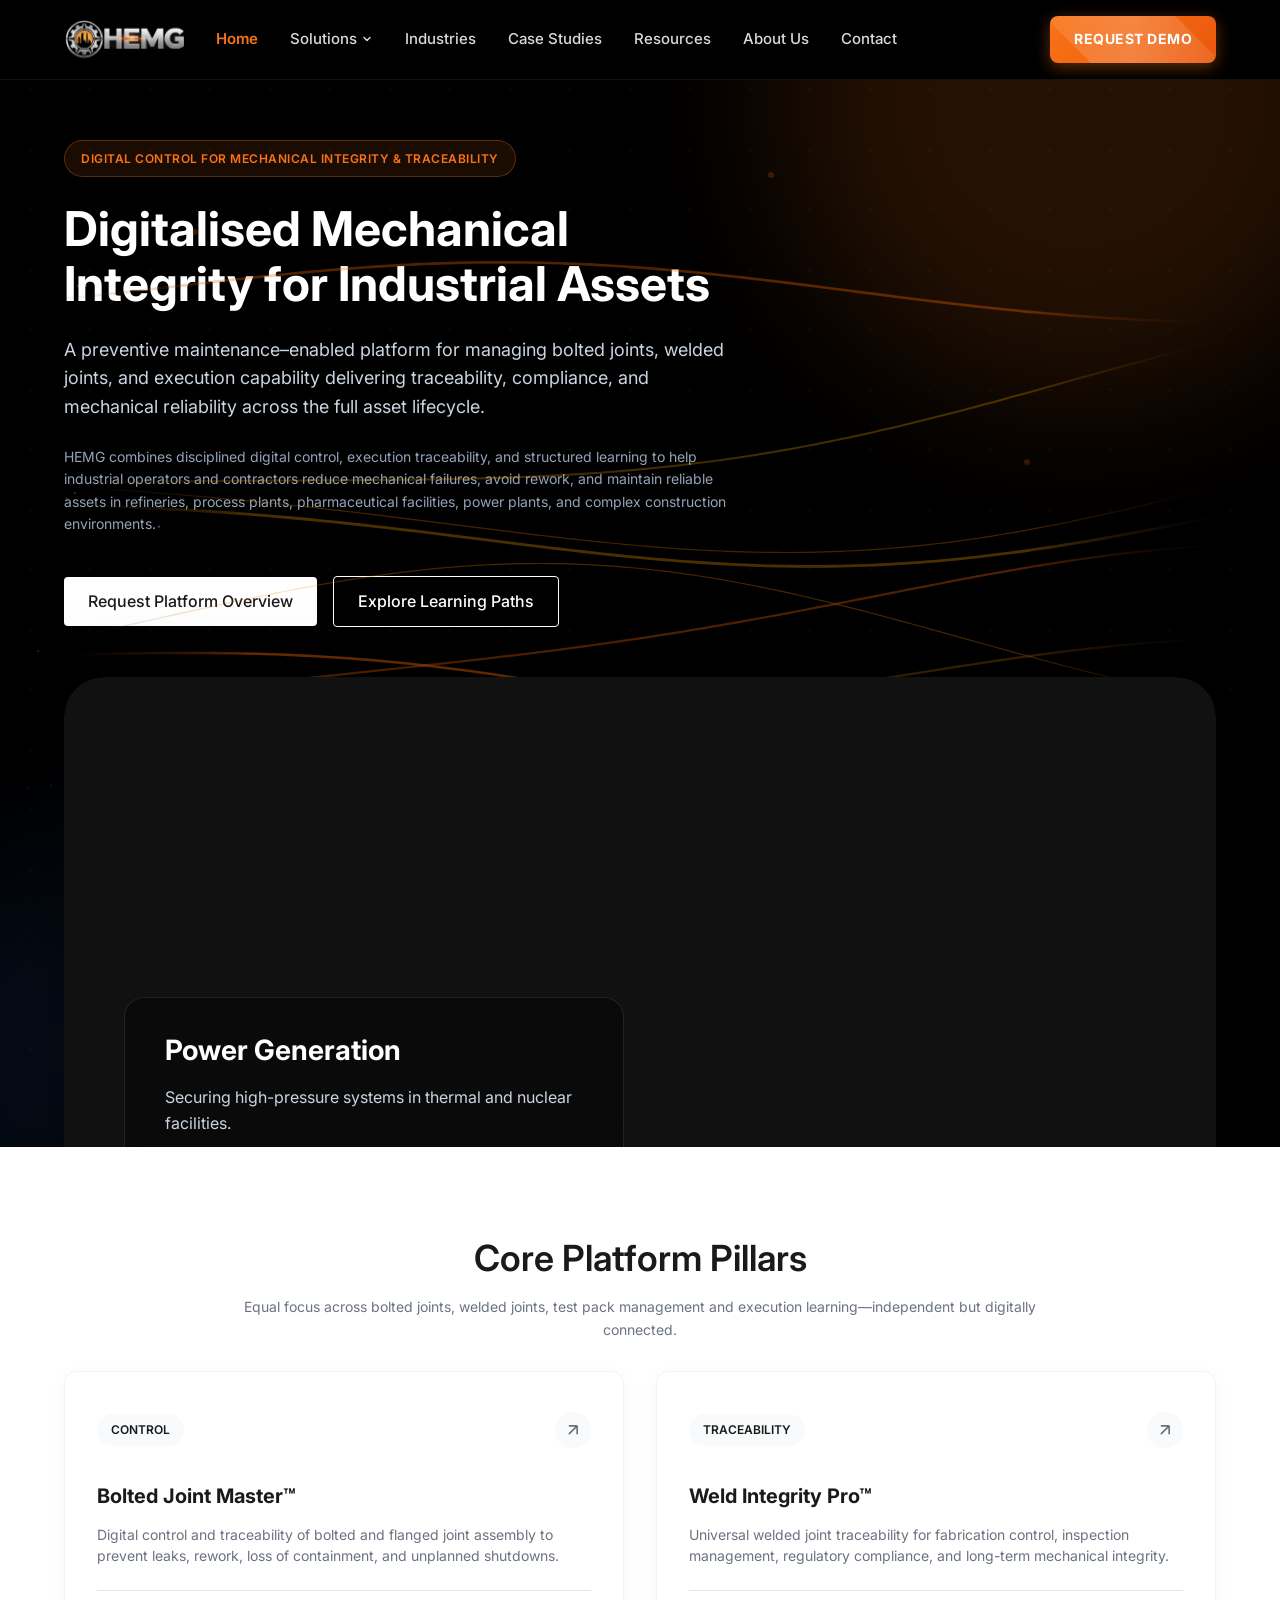
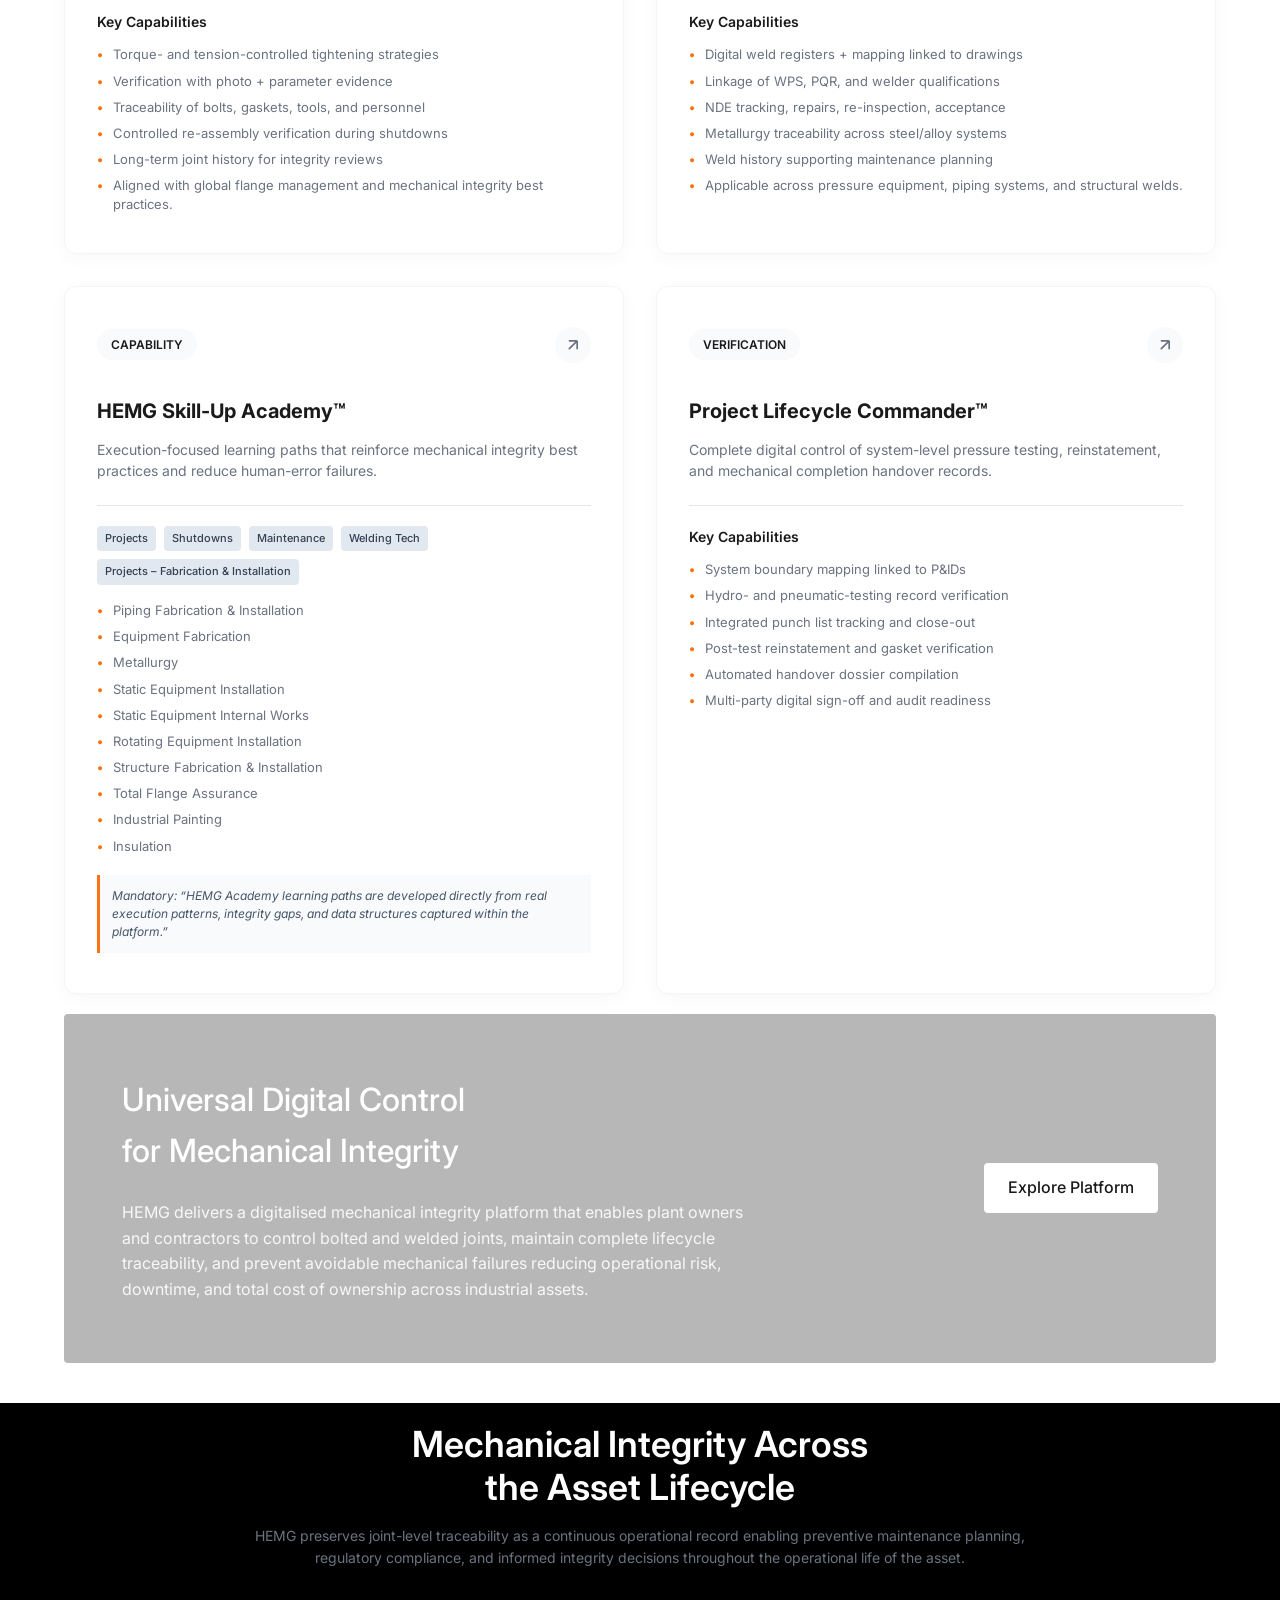
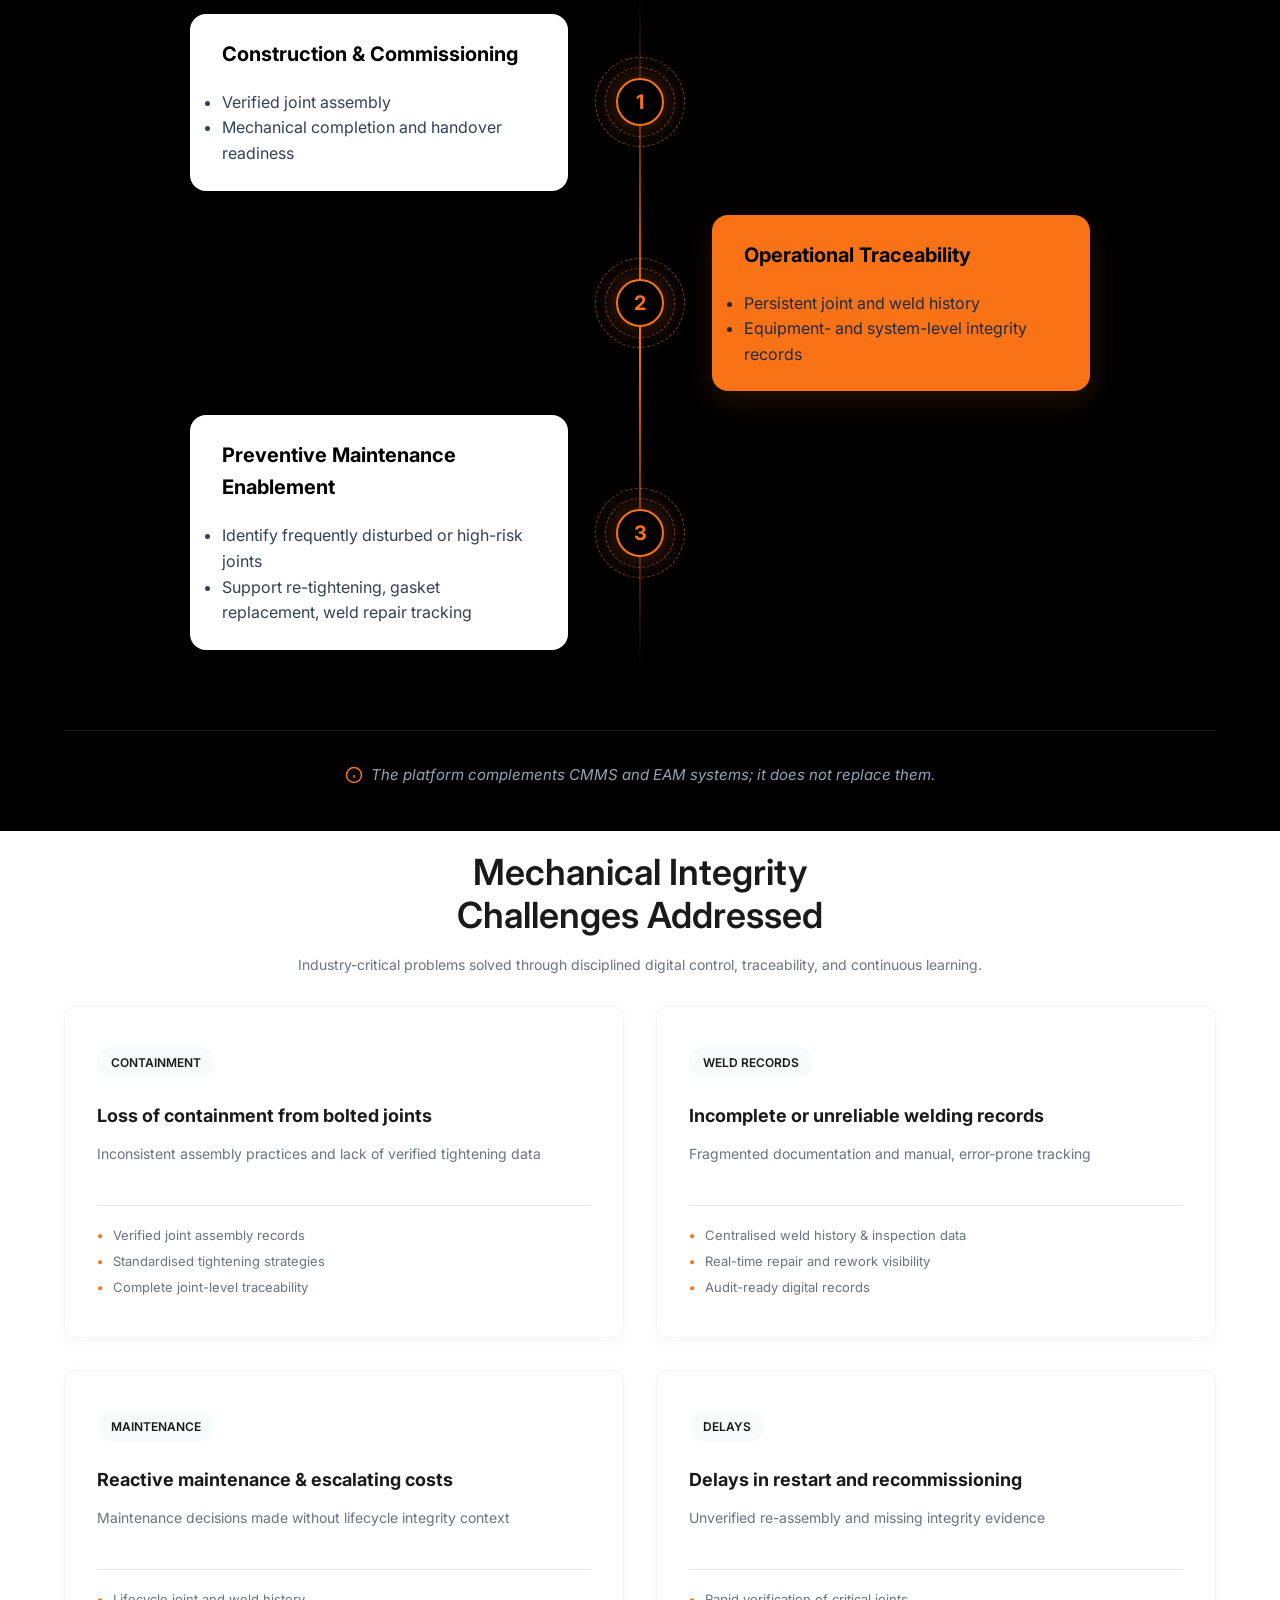
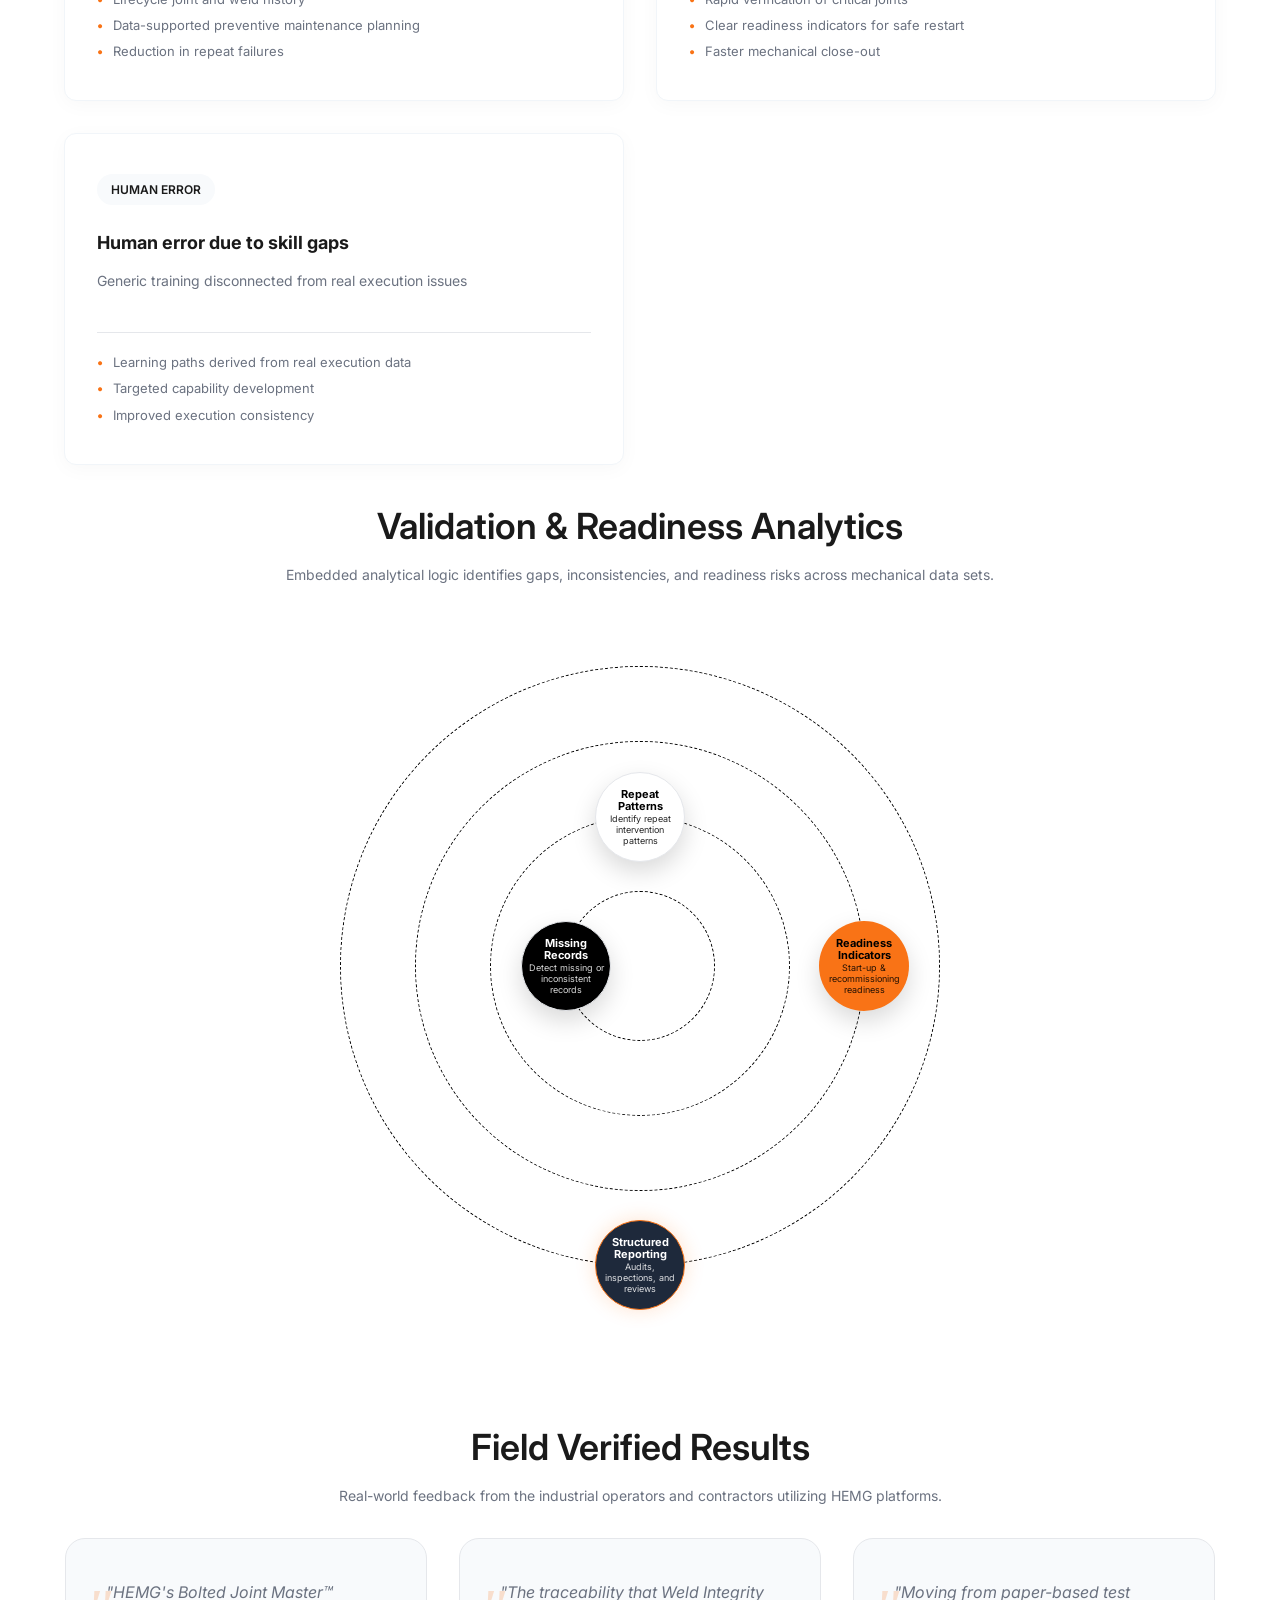
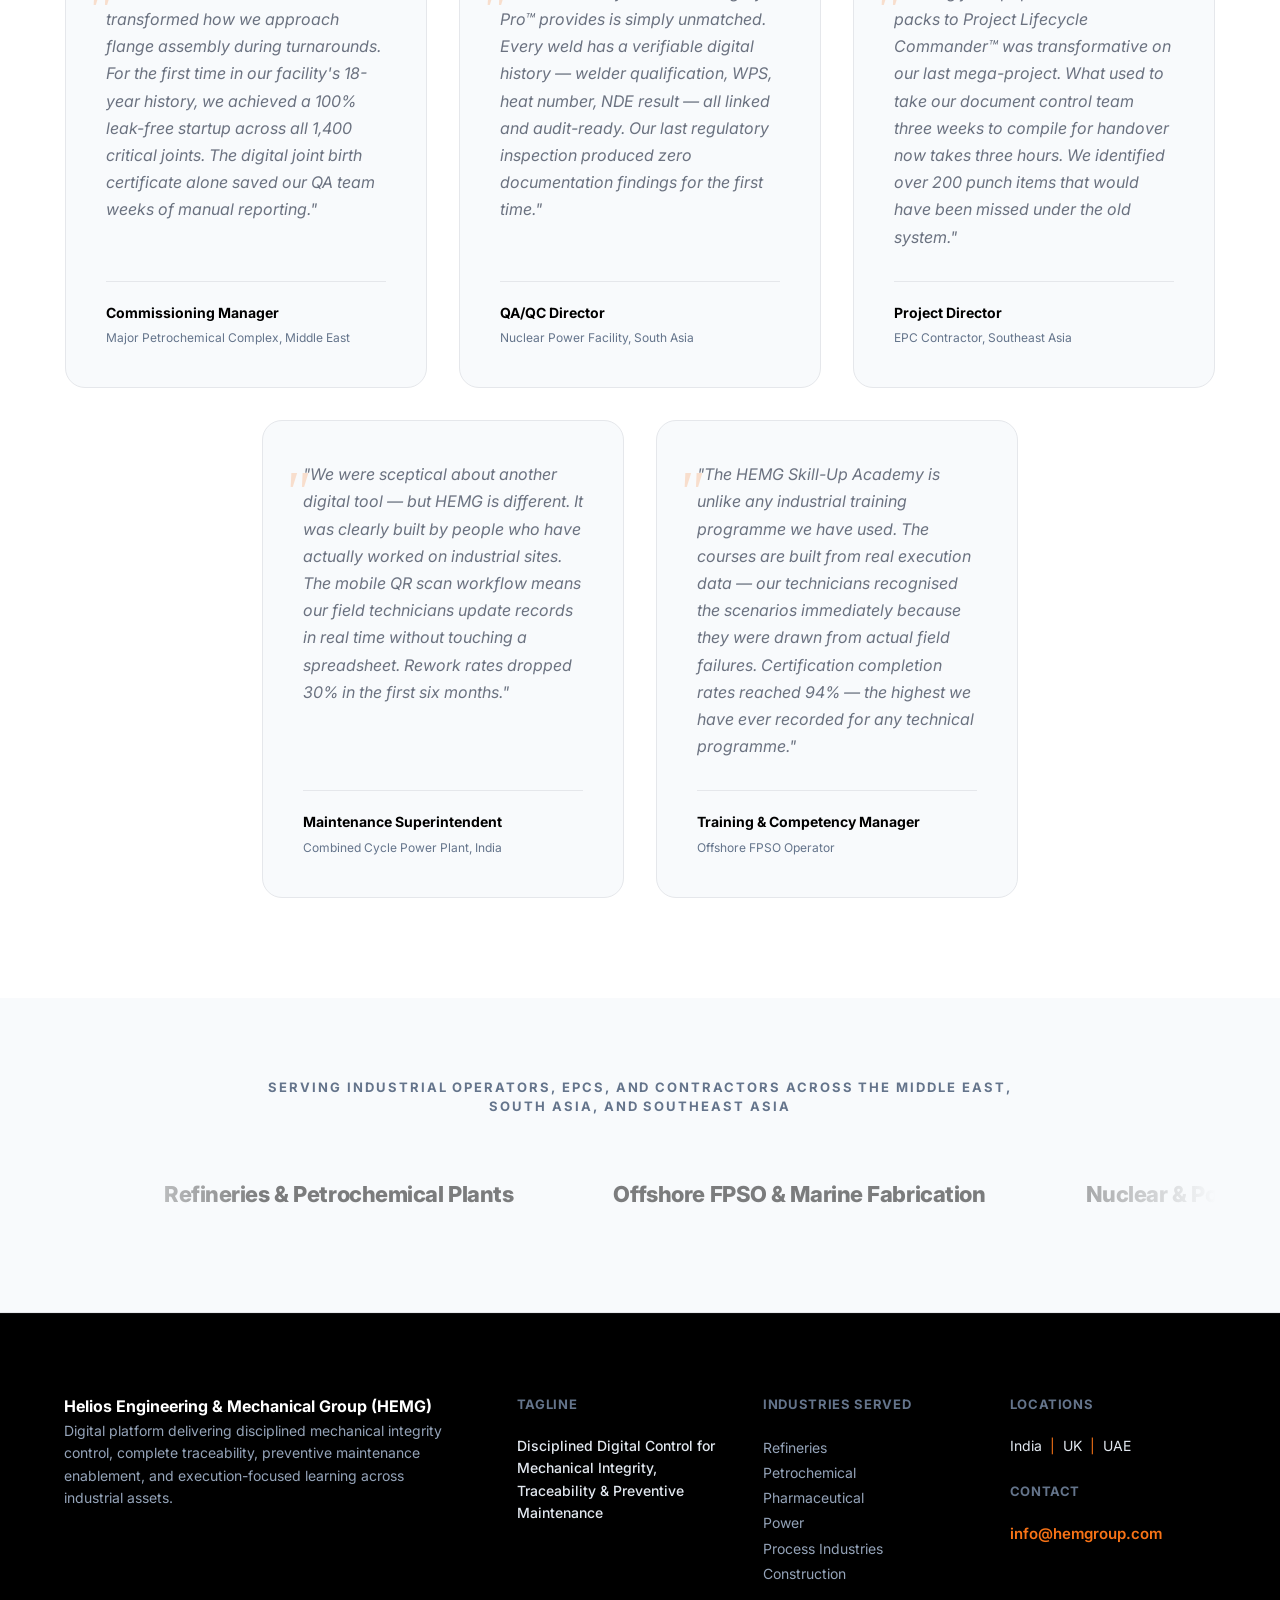
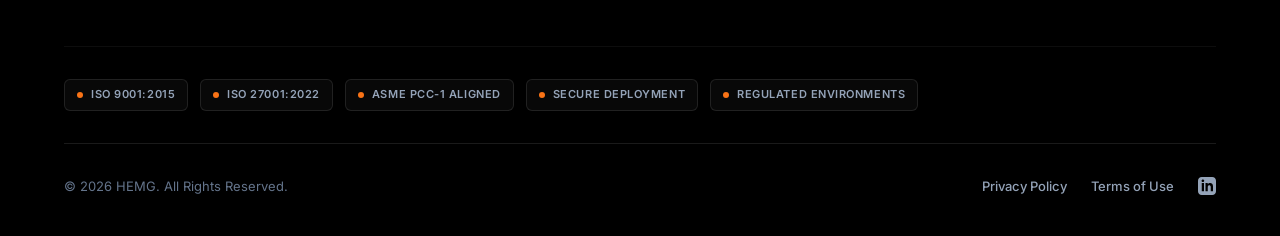
==== commit 9d6a0037: "refactor: update social media links, consolidate CSS layouts, and add project PDF resources" ====
--- a/index.html
+++ b/index.html
@@ -772,7 +772,7 @@
                 <div class="footer-legal">
                     <a href="privacy-policy.html">Privacy Policy</a>
                     <a href="terms-of-use.html">Terms of Use</a>
-                    <a href="https://www.linkedin.com/company/utoc-engineering-pte-ltd/" target="_blank" class="social-link" aria-label="LinkedIn">
+                    <a href="https://www.linkedin.com/company/hemg-group" target="_blank" class="social-link" aria-label="LinkedIn">
                         <svg width="18" height="18" viewBox="0 0 24 24" fill="currentColor"><path d="M19 0h-14c-2.761 0-5 2.239-5 5v14c0 2.761 2.239 5 5 5h14c2.762 0 5-2.239 5-5v-14c0-2.761-2.238-5-5-5zm-11 19h-3v-11h3v11zm-1.5-12.268c-.966 0-1.75-.79-1.75-1.764s.784-1.764 1.75-1.764 1.75.79 1.75 1.764-.783 1.764-1.75 1.764zm13.5 12.268h-3v-5.604c0-3.368-4-3.113-4 0v5.604h-3v-11h3v1.765c1.396-2.586 7-2.777 7 2.476v6.759z"/></svg>
                     </a>
                 </div>
--- a/css/styles.css
+++ b/css/styles.css
@@ -18,6 +18,13 @@
     margin: 0;
     padding: 0;
     box-sizing: border-box;
+}
+
+html,
+body {
+    overflow-x: hidden;
+    width: 100%;
+    position: relative;
 }
 
 
@@ -1758,6 +1765,18 @@
         transform: scale(0.85);
         margin: -40px auto;
     }
+
+    .nav-links {
+        display: none;
+    }
+
+    .mobile-menu-toggle {
+        display: flex;
+    }
+
+    .header-right .btn {
+        display: none;
+    }
 }
 
 @media (max-width: 768px) {
@@ -1815,22 +1834,9 @@
         gap: 20px;
     }
 
-    .nav-links {
-        display: none;
-    }
-
-    .mobile-menu-toggle {
-        display: flex;
-    }
-
     .header-content {
         justify-content: space-between;
         /* Revert to standard for logo/toggle */
-    }
-
-    .header-right .btn {
-        display: none;
-        /* Hide primary contact btn on mobile header */
     }
 
     /* Mobile Menu styles */
@@ -1968,6 +1974,12 @@
     transition: all 0.3s ease;
 }
 
+@media (max-width: 768px) {
+    .contact-info-card {
+        padding: 40px 24px;
+    }
+}
+
 .contact-info-card:hover {
     box-shadow: 0 40px 80px -15px rgba(0, 0, 0, 0.08);
 }
@@ -2124,7 +2136,7 @@
     }
 }
 
-@media (max-width: 600px) {
+@media (max-width: 768px) {
     .form-grid {
         grid-template-columns: 1fr;
     }
@@ -2539,7 +2551,7 @@
 /* Case Studies & Resources Page Styles */
 .case-studies-main-grid {
     display: grid;
-    grid-template-columns: repeat(3, 1fr);
+    grid-template-columns: repeat(2, 1fr);
     gap: 32px;
 }
 
@@ -2652,6 +2664,16 @@
 @media (max-width: 768px) {
     .case-studies-main-grid {
         grid-template-columns: 1fr;
+    }
+
+    .case-study-card {
+        border-radius: 16px;
+    }
+
+    .case-card-header,
+    .case-card-body,
+    .case-card-footer {
+        padding: 20px;
     }
 }
 
@@ -2781,7 +2803,7 @@
     margin-bottom: 20px;
 }
 
-@media (max-width: 600px) {
+@media (max-width: 768px) {
     .form-grid {
         grid-template-columns: 1fr;
     }
@@ -2878,6 +2900,7 @@
     0% {
         transform: translateX(0);
     }
+
     100% {
         transform: translateX(-50%);
     }
